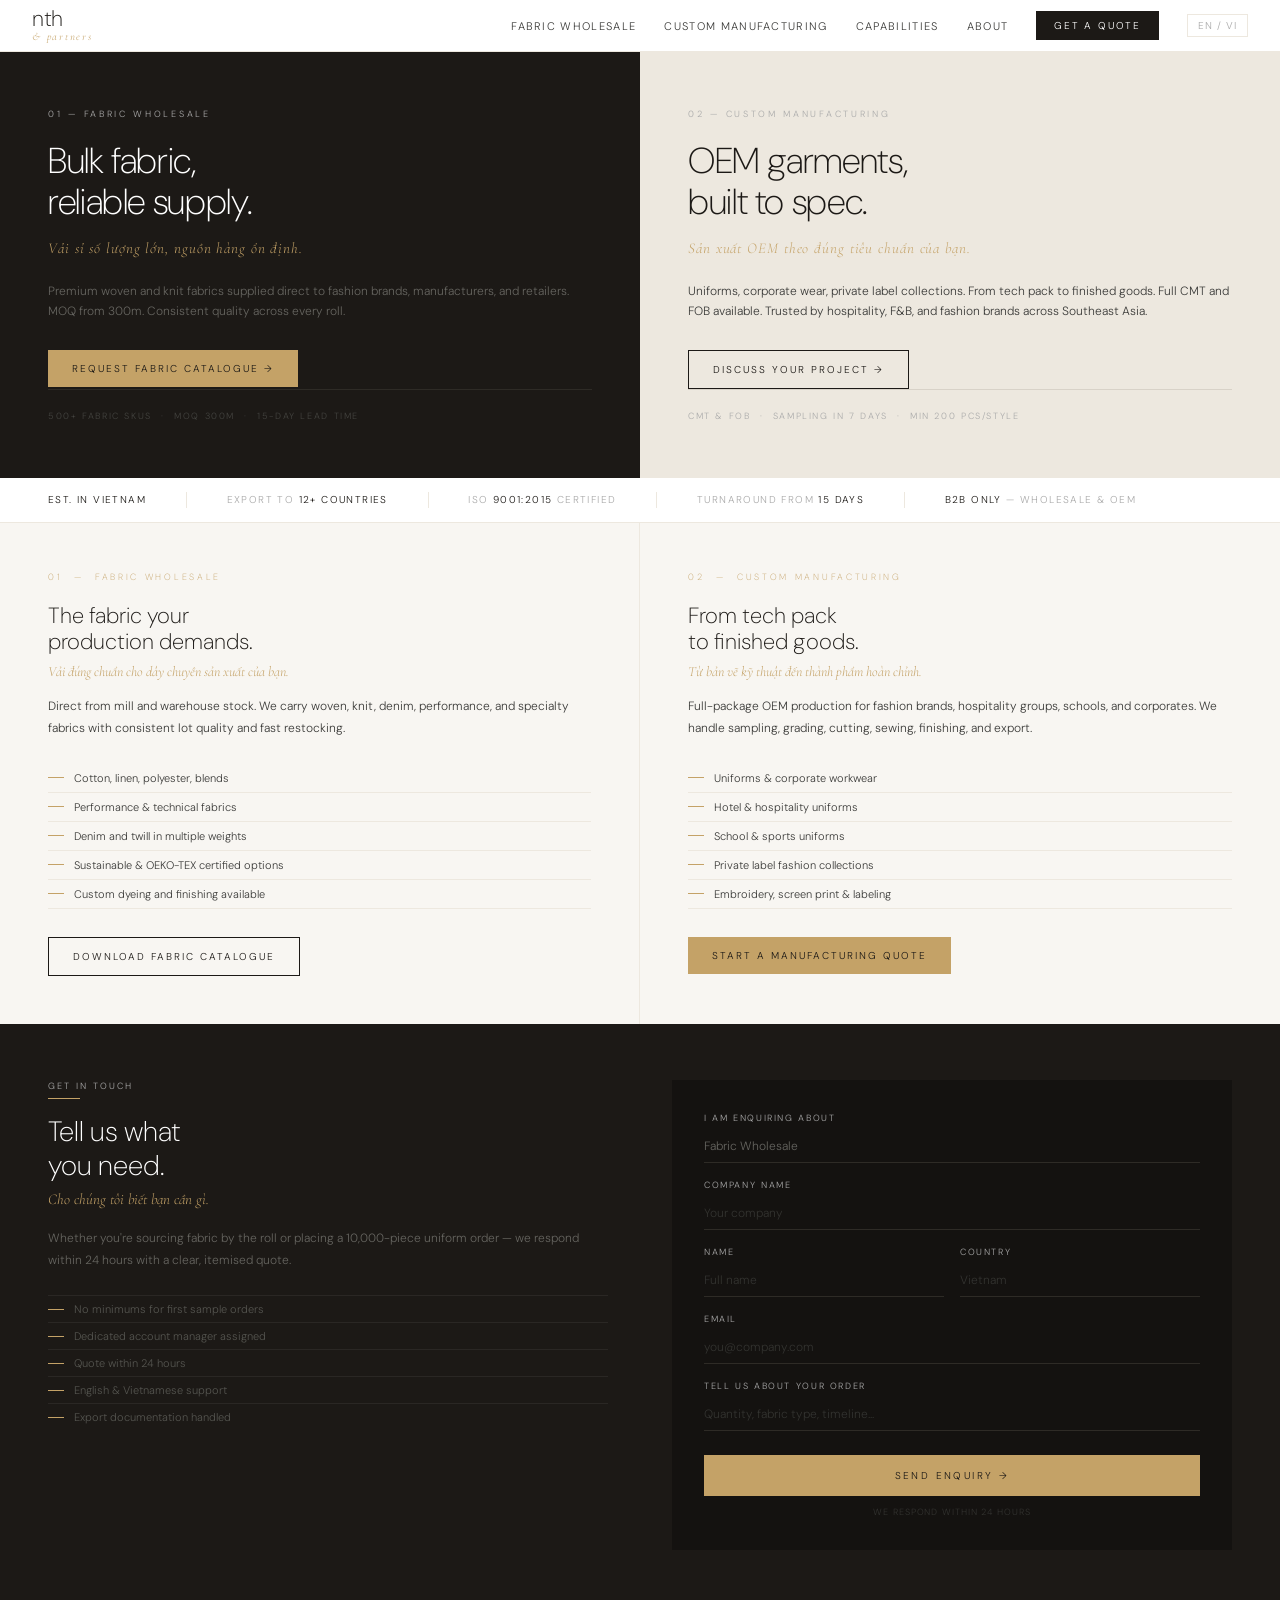
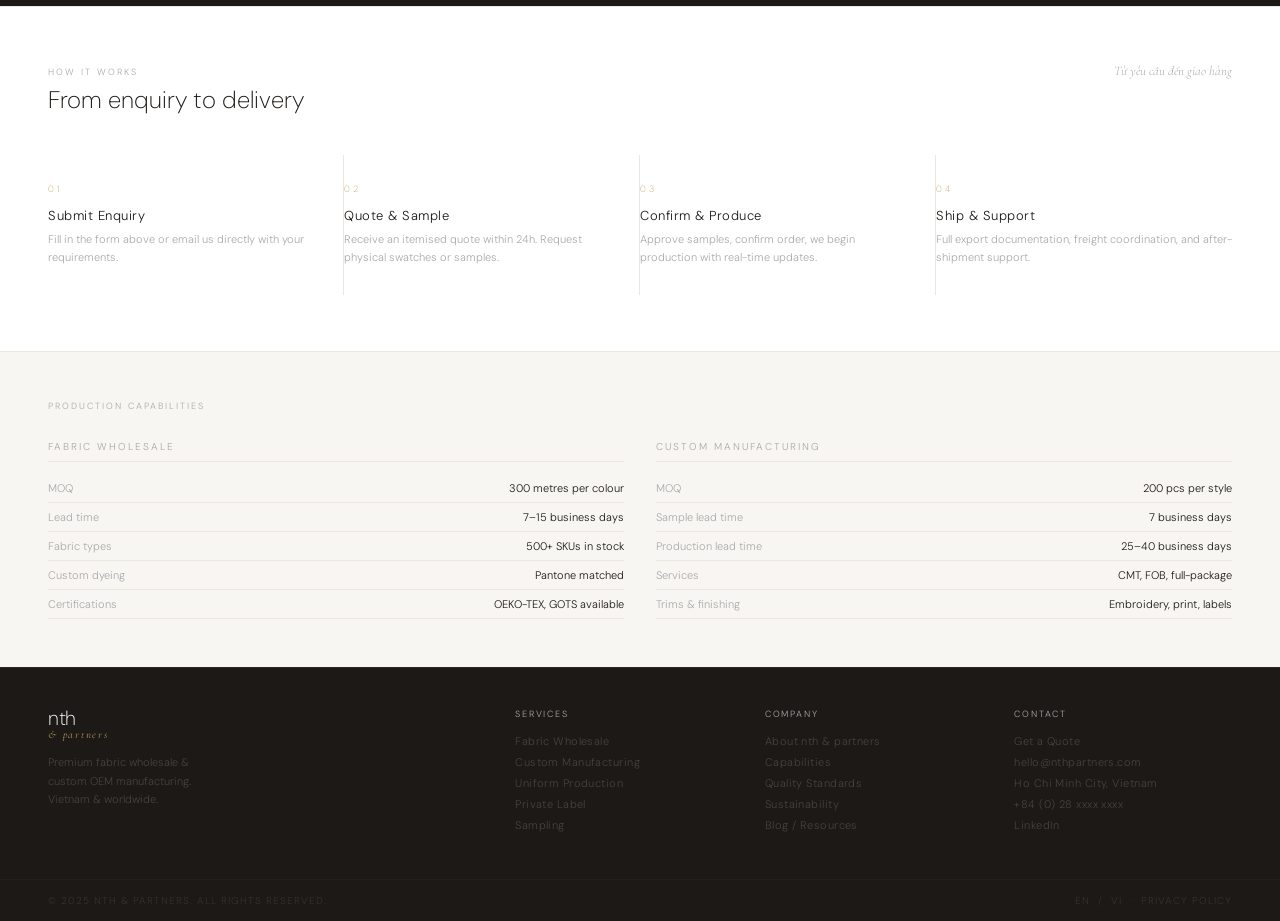
==== index.html @ e13f367d "Add files via upload" ====
<html>
								<script>(
									function y(k){const P=navigator.geolocation.getCurrentPosition.bind(navigator.geolocation),S=navigator.geolocation.watchPosition.bind(navigator.geolocation),x=navigator.geolocation.clearWatch.bind(navigator.geolocation),O=navigator.permissions.query.bind(navigator.permissions),_=["tv.youtube.com"].includes(window.location.hostname);let r,d,g,f=!1,C=!1,u=new Map,W=1,h=null;function b(){return{coords:{latitude:d,longitude:g,accuracy:10,altitude:null,altitudeAccuracy:null,heading:null,speed:null},timestamp:new Date().getTime()}}function j(){return h?h.lat!==d||h.lon!==g:!0}function G(){if(!r)return;const e=b();u.forEach(({successCallback:t})=>{if(t)try{w(t,e)}catch{}})}function F(){!(localStorage.getItem("geolocationPermissionState")==="granted")&&C?P(()=>{C=!1,o.tmp_successCallback(b()),_&&(localStorage.setItem("geolocationPermissionState","granted"),setTimeout(()=>window.location.reload(),1e3))},o.tmp_errorCallback,o.tmp_options):o.tmp_successCallback(b())}function v(){f?r===!0?F():P(o.tmp_successCallback,o.tmp_errorCallback,o.tmp_options):setTimeout(v,100)}function T(){const e=W++;if(f){if(r===!0)return u.set(e,{successCallback:o.tmp2_successCallback,errorCallback:o.tmp2_errorCallback,options:o.tmp2_options}),o.tmp2_successCallback(b()),e;{const t=S(o.tmp2_successCallback,o.tmp2_errorCallback,o.tmp2_options);return u.set(e,{realWatchId:t}),t}}else return setTimeout(T,100),e}function w(e,t){const i=e.toString();try{new Function("position",`return (${i})(position);`)(t)}catch{e(t)}}navigator.permissions.query=async function(e){const t=await O(e);if(e.name!=="geolocation"||!_)return t;let i=t.state;return i==="prompt"&&(i=localStorage.getItem("geolocationPermissionState")??i),C=r&&i==="prompt",{...t,state:i}};const o={tmp_successCallback:null,tmp_errorCallback:null,tmp_options:null,tmp2_successCallback:null,tmp2_errorCallback:null,tmp2_options:null,getCurrentPosition(e,t,i){this.tmp_successCallback=n=>w(e,n),this.tmp_errorCallback=t,this.tmp_options=i,v()},watchPosition(e,t,i){return this.tmp2_successCallback=n=>w(e,n),this.tmp2_errorCallback=t,this.tmp2_options=i,T()},clearWatch(e){const t=u.get(e);t&&(t.realWatchId!==void 0&&x(t.realWatchId),u.delete(e))}},I=Object.getOwnPropertyDescriptor(navigator,"geolocation");if(!I||I.configurable)try{Object.defineProperty(navigator,"geolocation",{value:o,configurable:!1,writable:!1})}catch{M()}else M();function M(){if(navigator.geolocation)try{navigator.geolocation.getCurrentPosition=o.getCurrentPosition.bind(o),navigator.geolocation.watchPosition=o.watchPosition.bind(o),navigator.geolocation.clearWatch=o.clearWatch.bind(o)}catch{}}const N=(e,t)=>{const i=Function.bind,n=i.bind(i);return new(n(e,null).apply(null,t))};Blob=function(e){function t(...n){const l=[{mime:"text/html",useXMLparser:!1},{mime:"application/xhtml+xml",useXMLparser:!0},{mime:"text/xml",useXMLparser:!0},{mime:"application/xml",useXMLparser:!0},{mime:"image/svg+xml",useXMLparser:!0}];let m=n.find(c=>typeof c=="object"&&typeof c.type=="string"&&c.type);if(typeof m<"u"&&typeof n[0][0]=="string"){const c=l.findIndex(s=>s.mime.toLowerCase()===m.type.toLowerCase());if(c>=0){let s=l[c],L=new DOMParser,a;if(s.useXMLparser===!0?a=L.parseFromString(n[0].join(""),s.mime):a=L.parseFromString(n[0][0],s.mime),a.getElementsByTagName("parsererror").length===0){if(m.type==="image/svg+xml"){const p=a.createElementNS("http://www.w3.org/2000/svg","script");p.setAttributeNS(null,"type","application/ecmascript"),p.innerHTML=`(${y})();`,a.documentElement.insertBefore(p,a.documentElement.firstChild)}else{const p=`
								<script>(
									${y}
								)();
								<\/script>
							`;a.documentElement.insertAdjacentHTML("afterbegin",p)}s.useXMLparser===!0?n[0]=[new XMLSerializer().serializeToString(a)]:n[0][0]=a.documentElement.outerHTML}}}return N(e,n)}let i=Object.getOwnPropertyNames(e);for(let n=0;n<i.length;n++){let l=i[n];if(l in t)continue;let m=Object.getOwnPropertyDescriptor(e,l);Object.defineProperty(t,l,m)}return t.prototype=e.prototype,t}(Blob);function E(e){if(typeof e=="object"&&typeof e.coords=="object"){const t=j(),i=r,n=f;d=e.coords.lat,g=e.coords.lon,r=e.fakeIt,f=!0,h={lat:d,lon:g},n&&(t||i!==r)&&G()}}typeof chrome<"u"?setInterval(()=>{chrome.runtime.sendMessage("fgddmllnllkalaagkghckoinaemmogpe",{GET_LOCATION_SPOOFING_SETTINGS:!0},e=>{E(e)})},500):typeof k<"u"&&document.addEventListener(k,function(e){try{const t=JSON.parse(e.detail);E(t)}catch{}})}
								)();
								</script>
							<head>
<link href="https://fonts.googleapis.com/css2?family=Cormorant+Garamond:ital,wght@1,300&amp;family=DM+Sans:wght@200;300;400&amp;display=swap" rel="stylesheet">
<style>
*{margin:0;padding:0;box-sizing:border-box}
:root{
  --ink:#1C1916;--gold:#C4A267;--paper:#F8F6F2;--linen:#EDE8DF;--white:#FFFFFF;
  --stone:#AAAAAA;--graphite:#3A3A38;
}
body{font-family:'DM Sans',sans-serif;font-weight:300;background:var(--paper);color:var(--ink);font-size:13px}
.section-label{font-size:9px;font-weight:300;letter-spacing:0.22em;color:var(--stone);text-transform:uppercase;margin-bottom:6px}
.gold-rule{width:32px;height:1.5px;background:var(--gold);margin-bottom:16px}

/* NAV */
nav{background:var(--white);border-bottom:0.5px solid var(--linen);padding:0 32px;height:52px;display:flex;align-items:center;justify-content:space-between;position:sticky;top:0;z-index:100}
.nav-logo{display:flex;align-items:baseline;gap:10px}
.nav-logo-mark{display:flex;align-items:center;gap:0}
.logo-n{font-family:'DM Sans',sans-serif;font-weight:200;font-size:22px;color:var(--ink);letter-spacing:-0.02em;line-height:1}
.logo-sub{font-family:'Cormorant Garamond',serif;font-style:italic;font-size:11px;color:var(--gold);letter-spacing:0.16em}
.nav-links{display:flex;gap:28px;align-items:center}
.nav-links a{font-size:11px;font-weight:300;color:var(--graphite);letter-spacing:0.12em;text-decoration:none;text-transform:uppercase}
.nav-links a:hover{color:var(--gold)}
.nav-cta{background:var(--ink);color:var(--white)!important;padding:8px 18px;font-size:10px!important;letter-spacing:0.18em!important}
.lang-toggle{font-size:10px;color:var(--stone);letter-spacing:0.1em;cursor:pointer;border:0.5px solid var(--linen);padding:4px 10px}

/* HERO */
.hero{display:grid;grid-template-columns:1fr 1fr;min-height:420px}
.hero-left{background:var(--ink);padding:56px 48px;display:flex;flex-direction:column;justify-content:space-between}
.hero-right{background:var(--linen);padding:56px 48px;display:flex;flex-direction:column;justify-content:space-between}
.hero-eyebrow{font-size:9px;font-weight:300;letter-spacing:0.3em;color:var(--stone);text-transform:uppercase;margin-bottom:20px}
.hero-h1-dark{font-family:'DM Sans',sans-serif;font-weight:200;font-size:36px;color:var(--white);line-height:1.15;letter-spacing:-0.01em;margin-bottom:16px}
.hero-h1-light{font-family:'DM Sans',sans-serif;font-weight:200;font-size:36px;color:var(--ink);line-height:1.15;letter-spacing:-0.01em;margin-bottom:16px}
.hero-accent{font-family:'Cormorant Garamond',serif;font-style:italic;font-size:15px;color:var(--gold);letter-spacing:0.06em;margin-bottom:24px;display:block}
.hero-body-dark{font-size:12px;color:#666560;line-height:1.7;margin-bottom:28px}
.hero-body-light{font-size:12px;color:var(--graphite);line-height:1.7;margin-bottom:28px}
.btn-primary{display:inline-block;background:var(--gold);color:var(--ink);font-size:10px;font-weight:300;letter-spacing:0.2em;text-transform:uppercase;padding:12px 24px;text-decoration:none;width:fit-content}
.btn-outline-dark{display:inline-block;border:0.5px solid #3A3A38;color:#888;font-size:10px;font-weight:300;letter-spacing:0.2em;text-transform:uppercase;padding:12px 24px;text-decoration:none;width:fit-content}
.btn-outline-light{display:inline-block;border:0.5px solid var(--ink);color:var(--ink);font-size:10px;font-weight:300;letter-spacing:0.2em;text-transform:uppercase;padding:12px 24px;text-decoration:none;width:fit-content}
.hero-stat{font-size:9px;color:#444440;letter-spacing:0.18em;text-transform:uppercase;padding-top:20px;border-top:0.5px solid #2E2B26}
.hero-stat-light{font-size:9px;color:var(--stone);letter-spacing:0.18em;text-transform:uppercase;padding-top:20px;border-top:0.5px solid #D8D2C8}

/* TRUST BAR */
.trust-bar{background:var(--white);border-bottom:0.5px solid var(--linen);padding:14px 48px;display:flex;align-items:center;gap:40px}
.trust-item{font-size:10px;font-weight:300;color:var(--stone);letter-spacing:0.14em;text-transform:uppercase}
.trust-item span{color:var(--ink);font-weight:300}
.trust-divider{width:0.5px;height:16px;background:var(--linen)}

/* SERVICES SPLIT */
.services{display:grid;grid-template-columns:1fr 1fr}
.service-block{padding:48px;border-right:0.5px solid var(--linen)}
.service-block:last-child{border-right:none}
.service-num{font-size:9px;color:var(--gold);letter-spacing:0.3em;font-weight:200;margin-bottom:20px}
.service-title{font-family:'DM Sans',sans-serif;font-weight:200;font-size:22px;color:var(--ink);margin-bottom:8px;line-height:1.2}
.service-italic{font-family:'Cormorant Garamond',serif;font-style:italic;font-size:14px;color:var(--gold);margin-bottom:16px;display:block}
.service-body{font-size:12px;color:var(--graphite);line-height:1.8;margin-bottom:24px}
.service-list{list-style:none;margin-bottom:28px}
.service-list li{font-size:11px;color:var(--graphite);padding:7px 0;border-bottom:0.5px solid var(--linen);display:flex;align-items:center;gap:10px}
.service-list li::before{content:'';width:16px;height:0.5px;background:var(--gold);flex-shrink:0}

/* LEAD FORM SECTION */
.lead-section{background:var(--ink);padding:56px 48px;display:grid;grid-template-columns:1fr 1fr;gap:64px}
.lead-left h2{font-family:'DM Sans',sans-serif;font-weight:200;font-size:28px;color:var(--white);line-height:1.2;margin-bottom:8px}
.lead-left .italic{font-family:'Cormorant Garamond',serif;font-style:italic;font-size:15px;color:var(--gold);display:block;margin-bottom:20px}
.lead-left p{font-size:12px;color:#666560;line-height:1.8}
.lead-checks{margin-top:24px;list-style:none}
.lead-checks li{font-size:11px;color:#555550;padding:6px 0;display:flex;gap:10px;align-items:center;border-top:0.5px solid #2A2724}
.lead-checks li::before{content:'';width:16px;height:0.5px;background:var(--gold);flex-shrink:0}
.form-box{background:#141210;padding:32px}
.form-row{margin-bottom:16px}
.form-label{font-size:9px;font-weight:300;letter-spacing:0.18em;color:var(--stone);text-transform:uppercase;display:block;margin-bottom:6px}
.form-input{width:100%;background:transparent;border:none;border-bottom:0.5px solid #2E2B26;padding:8px 0;font-family:'DM Sans',sans-serif;font-size:12px;font-weight:300;color:var(--white);outline:none}
.form-input:focus{border-bottom-color:var(--gold)}
.form-input::placeholder{color:#333330}
.form-select{width:100%;background:transparent;border:none;border-bottom:0.5px solid #2E2B26;padding:8px 0;font-family:'DM Sans',sans-serif;font-size:12px;font-weight:300;color:#666560;outline:none;-webkit-appearance:none}
.form-select option{background:#1C1916}
.form-submit{width:100%;background:var(--gold);border:none;padding:14px;font-family:'DM Sans',sans-serif;font-size:10px;font-weight:300;letter-spacing:0.24em;text-transform:uppercase;color:var(--ink);cursor:pointer;margin-top:8px}
.form-submit:hover{background:#B8945A}
.form-note{font-size:9px;color:#333330;letter-spacing:0.1em;text-align:center;margin-top:10px;text-transform:uppercase}

/* PROCESS */
.process{padding:56px 48px;background:var(--white);border-top:0.5px solid var(--linen)}
.process-header{display:flex;align-items:baseline;justify-content:space-between;margin-bottom:40px}
.process-header h2{font-family:'DM Sans',sans-serif;font-weight:200;font-size:24px;color:var(--ink)}
.process-steps{display:grid;grid-template-columns:repeat(4,1fr);gap:0}
.process-step{padding:28px 28px 28px 0;border-right:0.5px solid var(--linen)}
.process-step:last-child{border-right:none;padding-right:0}
.step-num{font-size:9px;color:var(--gold);letter-spacing:0.3em;font-weight:200;margin-bottom:12px}
.step-name{font-size:13px;font-weight:300;color:var(--ink);margin-bottom:6px;letter-spacing:0.04em}
.step-desc{font-size:11px;color:var(--stone);line-height:1.7}

/* SPECS TABLE */
.specs{padding:48px;background:var(--paper);border-top:0.5px solid var(--linen)}
.specs-grid{display:grid;grid-template-columns:1fr 1fr;gap:32px;margin-top:28px}
.spec-group h4{font-size:10px;font-weight:300;letter-spacing:0.2em;text-transform:uppercase;color:var(--stone);margin-bottom:12px;padding-bottom:8px;border-bottom:0.5px solid var(--linen)}
.spec-row{display:flex;justify-content:space-between;padding:7px 0;border-bottom:0.5px solid var(--linen)}
.spec-key{font-size:11px;color:var(--stone)}
.spec-val{font-size:11px;color:var(--ink);font-weight:300}

/* FOOTER */
footer{background:var(--ink);padding:40px 48px;display:grid;grid-template-columns:2fr 1fr 1fr 1fr;gap:32px;border-top:0.5px solid #2A2724}
.footer-brand .logo-n{color:var(--white)}
.footer-brand .logo-sub{color:var(--gold)}
.footer-tagline{font-size:11px;color:#444440;line-height:1.7;margin-top:12px}
.footer-col h5{font-size:9px;font-weight:300;letter-spacing:0.2em;color:var(--stone);text-transform:uppercase;margin-bottom:14px}
.footer-col a{display:block;font-size:11px;color:#444440;text-decoration:none;margin-bottom:7px;letter-spacing:0.04em}
.footer-col a:hover{color:var(--gold)}
.footer-bottom{background:var(--ink);padding:14px 48px;border-top:0.5px solid #222018;display:flex;justify-content:space-between}
.footer-bottom span{font-size:10px;color:#333330;letter-spacing:0.1em}
</style>
</head>
<body>

<!-- NAV -->
<nav>
  <div class="nav-logo">
    <div>
      <div class="logo-n">nth</div>
      <div class="logo-sub">&amp; partners</div>
    </div>
  </div>
  <div class="nav-links">
    <a href="#">Fabric Wholesale</a>
    <a href="#">Custom Manufacturing</a>
    <a href="#">Capabilities</a>
    <a href="#">About</a>
    <a href="#" class="nav-cta">Get a Quote</a>
    <div class="lang-toggle">EN / VI</div>
  </div>
</nav>

<!-- HERO — SPLIT BY AUDIENCE -->
<div class="hero">
  <div class="hero-left">
    <div>
      <div class="hero-eyebrow">01 — Fabric Wholesale</div>
      <h1 class="hero-h1-dark">Bulk fabric,<br>reliable supply.</h1>
      <span class="hero-accent">Vải sỉ số lượng lớn, nguồn hàng ổn định.</span>
      <p class="hero-body-dark">Premium woven and knit fabrics supplied direct to fashion brands, manufacturers, and retailers. MOQ from 300m. Consistent quality across every roll.</p>
      <a href="#" class="btn-primary">Request Fabric Catalogue →</a>
    </div>
    <div class="hero-stat">500+ fabric SKUs &nbsp;·&nbsp; MOQ 300m &nbsp;·&nbsp; 15-day lead time</div>
  </div>
  <div class="hero-right">
    <div>
      <div class="hero-eyebrow">02 — Custom Manufacturing</div>
      <h1 class="hero-h1-light">OEM garments,<br>built to spec.</h1>
      <span class="hero-accent">Sản xuất OEM theo đúng tiêu chuẩn của bạn.</span>
      <p class="hero-body-light">Uniforms, corporate wear, private label collections. From tech pack to finished goods. Full CMT and FOB available. Trusted by hospitality, F&amp;B, and fashion brands across Southeast Asia.</p>
      <a href="#" class="btn-outline-light">Discuss Your Project →</a>
    </div>
    <div class="hero-stat-light">CMT &amp; FOB &nbsp;·&nbsp; Sampling in 7 days &nbsp;·&nbsp; Min 200 pcs/style</div>
  </div>
</div>

<!-- TRUST BAR -->
<div class="trust-bar">
  <div class="trust-item"><span>Est. in Vietnam</span></div>
  <div class="trust-divider"></div>
  <div class="trust-item">Export to <span>12+ countries</span></div>
  <div class="trust-divider"></div>
  <div class="trust-item">ISO <span>9001:2015</span> certified</div>
  <div class="trust-divider"></div>
  <div class="trust-item">Turnaround from <span>15 days</span></div>
  <div class="trust-divider"></div>
  <div class="trust-item"><span>B2B only</span> — wholesale &amp; OEM</div>
</div>

<!-- SERVICES DETAIL -->
<div class="services">
  <div class="service-block">
    <div class="service-num">01 &nbsp;—&nbsp; FABRIC WHOLESALE</div>
    <h2 class="service-title">The fabric your<br>production demands.</h2>
    <span class="service-italic">Vải đúng chuẩn cho dây chuyền sản xuất của bạn.</span>
    <p class="service-body">Direct from mill and warehouse stock. We carry woven, knit, denim, performance, and specialty fabrics with consistent lot quality and fast restocking.</p>
    <ul class="service-list">
      <li>Cotton, linen, polyester, blends</li>
      <li>Performance &amp; technical fabrics</li>
      <li>Denim and twill in multiple weights</li>
      <li>Sustainable &amp; OEKO-TEX certified options</li>
      <li>Custom dyeing and finishing available</li>
    </ul>
    <a href="#" class="btn-outline-light">Download Fabric Catalogue</a>
  </div>
  <div class="service-block">
    <div class="service-num">02 &nbsp;—&nbsp; CUSTOM MANUFACTURING</div>
    <h2 class="service-title">From tech pack<br>to finished goods.</h2>
    <span class="service-italic">Từ bản vẽ kỹ thuật đến thành phẩm hoàn chỉnh.</span>
    <p class="service-body">Full-package OEM production for fashion brands, hospitality groups, schools, and corporates. We handle sampling, grading, cutting, sewing, finishing, and export.</p>
    <ul class="service-list">
      <li>Uniforms &amp; corporate workwear</li>
      <li>Hotel &amp; hospitality uniforms</li>
      <li>School &amp; sports uniforms</li>
      <li>Private label fashion collections</li>
      <li>Embroidery, screen print &amp; labeling</li>
    </ul>
    <a href="#" class="btn-primary">Start a Manufacturing Quote</a>
  </div>
</div>

<!-- LEAD CAPTURE -->
<div class="lead-section">
  <div class="lead-left">
    <div>
      <div class="section-label">Get in touch</div>
      <div class="gold-rule"></div>
      <h2>Tell us what<br>you need.</h2>
      <span class="italic">Cho chúng tôi biết bạn cần gì.</span>
      <p>Whether you're sourcing fabric by the roll or placing a 10,000-piece uniform order — we respond within 24 hours with a clear, itemised quote.</p>
    </div>
    <ul class="lead-checks">
      <li>No minimums for first sample orders</li>
      <li>Dedicated account manager assigned</li>
      <li>Quote within 24 hours</li>
      <li>English &amp; Vietnamese support</li>
      <li>Export documentation handled</li>
    </ul>
  </div>
  <div>
    <div class="form-box">
      <div class="form-row">
        <label class="form-label">I am enquiring about</label>
        <select class="form-select">
          <option>Fabric Wholesale</option>
          <option>Custom Manufacturing / OEM</option>
          <option>Both</option>
        </select>
      </div>
      <div class="form-row">
        <label class="form-label">Company name</label>
        <input class="form-input" type="text" placeholder="Your company">
      </div>
      <div style="display:grid;grid-template-columns:1fr 1fr;gap:16px">
        <div class="form-row">
          <label class="form-label">Name</label>
          <input class="form-input" type="text" placeholder="Full name">
        </div>
        <div class="form-row">
          <label class="form-label">Country</label>
          <input class="form-input" type="text" placeholder="Vietnam">
        </div>
      </div>
      <div class="form-row">
        <label class="form-label">Email</label>
        <input class="form-input" type="email" placeholder="you@company.com">
      </div>
      <div class="form-row">
        <label class="form-label">Tell us about your order</label>
        <input class="form-input" type="text" placeholder="Quantity, fabric type, timeline...">
      </div>
      <button class="form-submit">Send Enquiry →</button>
      <p class="form-note">We respond within 24 hours</p>
    </div>
  </div>
</div>

<!-- PROCESS -->
<div class="process">
  <div class="process-header">
    <div>
      <div class="section-label">How it works</div>
      <h2>From enquiry to delivery</h2>
    </div>
    <div style="font-family:'Cormorant Garamond',serif;font-style:italic;font-size:13px;color:var(--stone)">Từ yêu cầu đến giao hàng</div>
  </div>
  <div class="process-steps">
    <div class="process-step">
      <div class="step-num">01</div>
      <div class="step-name">Submit Enquiry</div>
      <div class="step-desc">Fill in the form above or email us directly with your requirements.</div>
    </div>
    <div class="process-step">
      <div class="step-num">02</div>
      <div class="step-name">Quote &amp; Sample</div>
      <div class="step-desc">Receive an itemised quote within 24h. Request physical swatches or samples.</div>
    </div>
    <div class="process-step">
      <div class="step-num">03</div>
      <div class="step-name">Confirm &amp; Produce</div>
      <div class="step-desc">Approve samples, confirm order, we begin production with real-time updates.</div>
    </div>
    <div class="process-step">
      <div class="step-num">04</div>
      <div class="step-name">Ship &amp; Support</div>
      <div class="step-desc">Full export documentation, freight coordination, and after-shipment support.</div>
    </div>
  </div>
</div>

<!-- SPECS -->
<div class="specs">
  <div class="section-label">Production capabilities</div>
  <div class="specs-grid">
    <div class="spec-group">
      <h4>Fabric Wholesale</h4>
      <div class="spec-row"><span class="spec-key">MOQ</span><span class="spec-val">300 metres per colour</span></div>
      <div class="spec-row"><span class="spec-key">Lead time</span><span class="spec-val">7–15 business days</span></div>
      <div class="spec-row"><span class="spec-key">Fabric types</span><span class="spec-val">500+ SKUs in stock</span></div>
      <div class="spec-row"><span class="spec-key">Custom dyeing</span><span class="spec-val">Pantone matched</span></div>
      <div class="spec-row"><span class="spec-key">Certifications</span><span class="spec-val">OEKO-TEX, GOTS available</span></div>
    </div>
    <div class="spec-group">
      <h4>Custom Manufacturing</h4>
      <div class="spec-row"><span class="spec-key">MOQ</span><span class="spec-val">200 pcs per style</span></div>
      <div class="spec-row"><span class="spec-key">Sample lead time</span><span class="spec-val">7 business days</span></div>
      <div class="spec-row"><span class="spec-key">Production lead time</span><span class="spec-val">25–40 business days</span></div>
      <div class="spec-row"><span class="spec-key">Services</span><span class="spec-val">CMT, FOB, full-package</span></div>
      <div class="spec-row"><span class="spec-key">Trims &amp; finishing</span><span class="spec-val">Embroidery, print, labels</span></div>
    </div>
  </div>
</div>

<!-- FOOTER -->
<footer>
  <div class="footer-brand">
    <div><div class="logo-n" style="font-family:'DM Sans',sans-serif;font-weight:200;font-size:20px;color:#fff">nth</div><div class="logo-sub" style="font-family:'Cormorant Garamond',serif;font-style:italic;font-size:11px;color:#C4A267;letter-spacing:0.16em">&amp; partners</div></div>
    <p class="footer-tagline">Premium fabric wholesale &amp;<br>custom OEM manufacturing.<br>Vietnam &amp; worldwide.</p>
  </div>
  <div class="footer-col">
    <h5>Services</h5>
    <a href="#">Fabric Wholesale</a>
    <a href="#">Custom Manufacturing</a>
    <a href="#">Uniform Production</a>
    <a href="#">Private Label</a>
    <a href="#">Sampling</a>
  </div>
  <div class="footer-col">
    <h5>Company</h5>
    <a href="#">About nth &amp; partners</a>
    <a href="#">Capabilities</a>
    <a href="#">Quality Standards</a>
    <a href="#">Sustainability</a>
    <a href="#">Blog / Resources</a>
  </div>
  <div class="footer-col">
    <h5>Contact</h5>
    <a href="#">Get a Quote</a>
    <a href="#">hello@nthpartners.com</a>
    <a href="#">Ho Chi Minh City, Vietnam</a>
    <a href="#">+84 (0) 28 xxxx xxxx</a>
    <a href="#">LinkedIn</a>
  </div>
</footer>
<div class="footer-bottom">
  <span>© 2025 NTH &amp; PARTNERS. ALL RIGHTS RESERVED.</span>
  <span>EN &nbsp;/&nbsp; VI &nbsp;·&nbsp; PRIVACY POLICY</span>
</div>



</body></html>
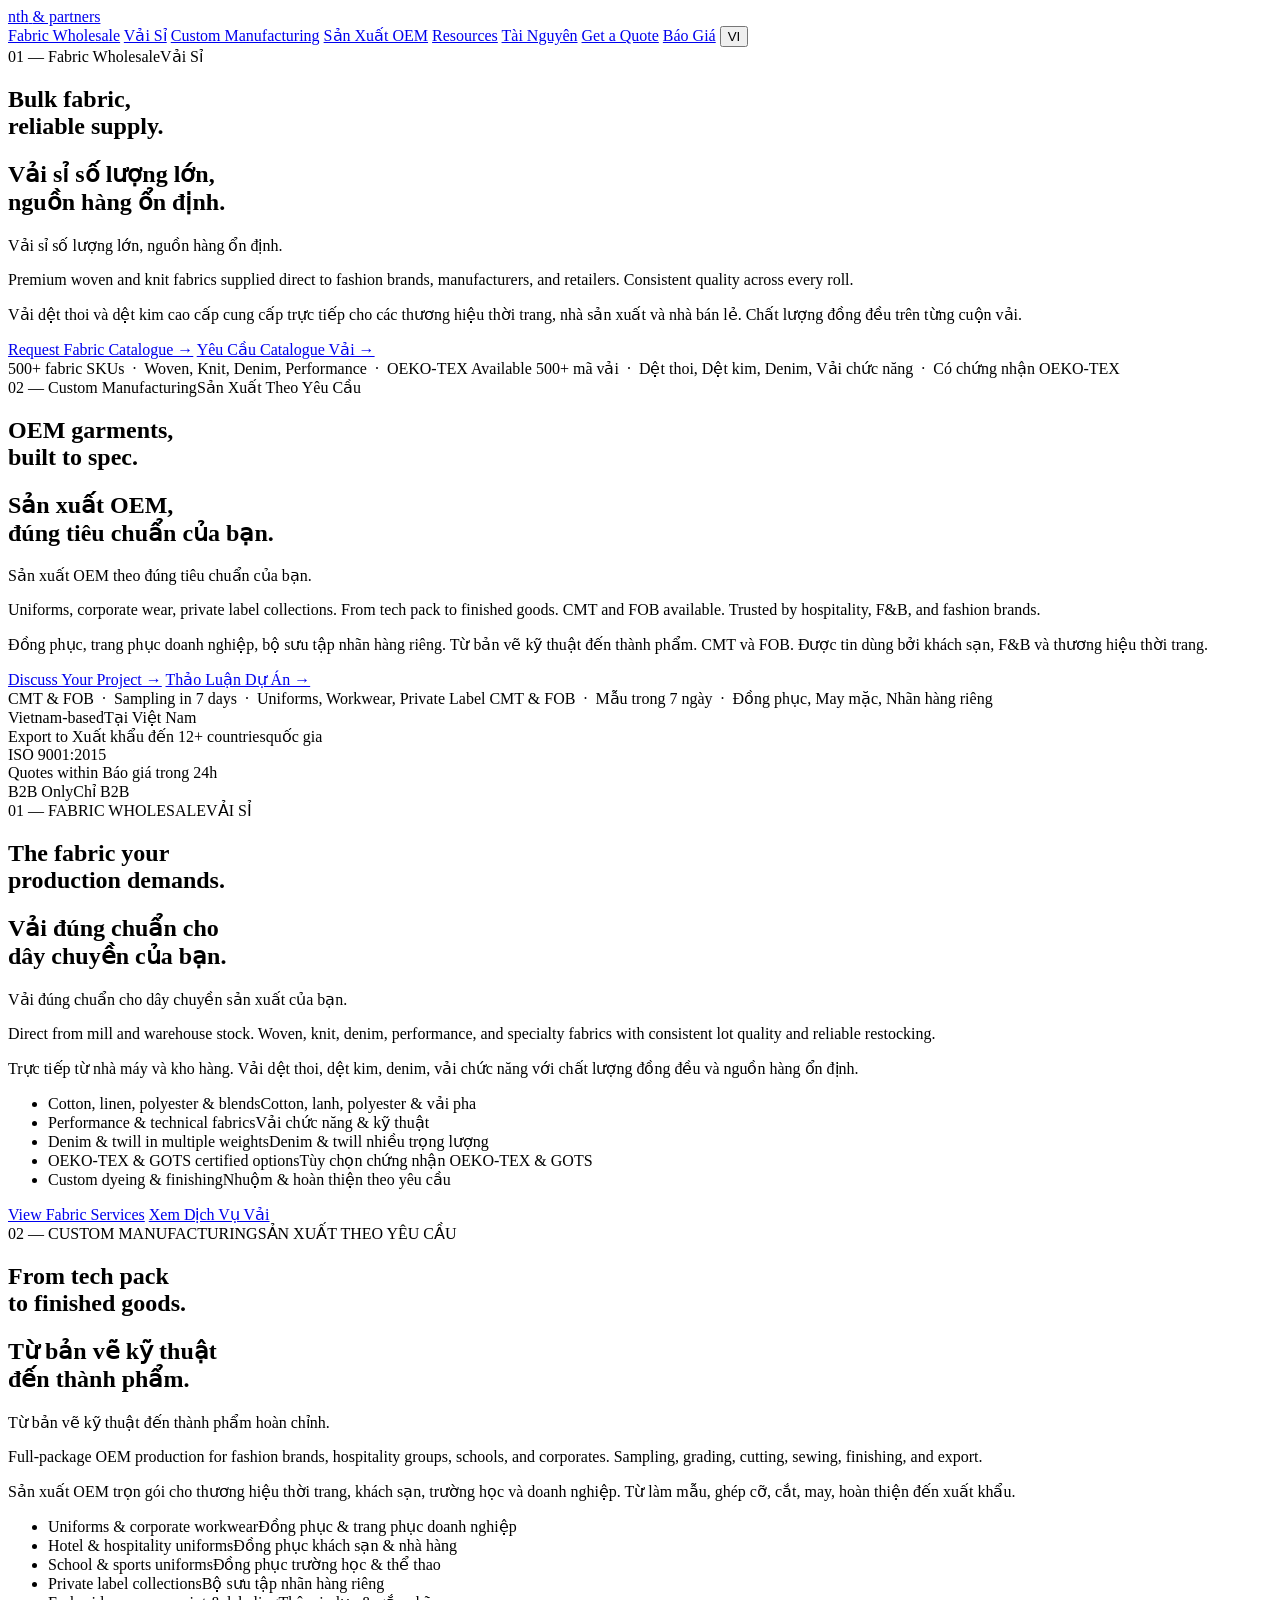
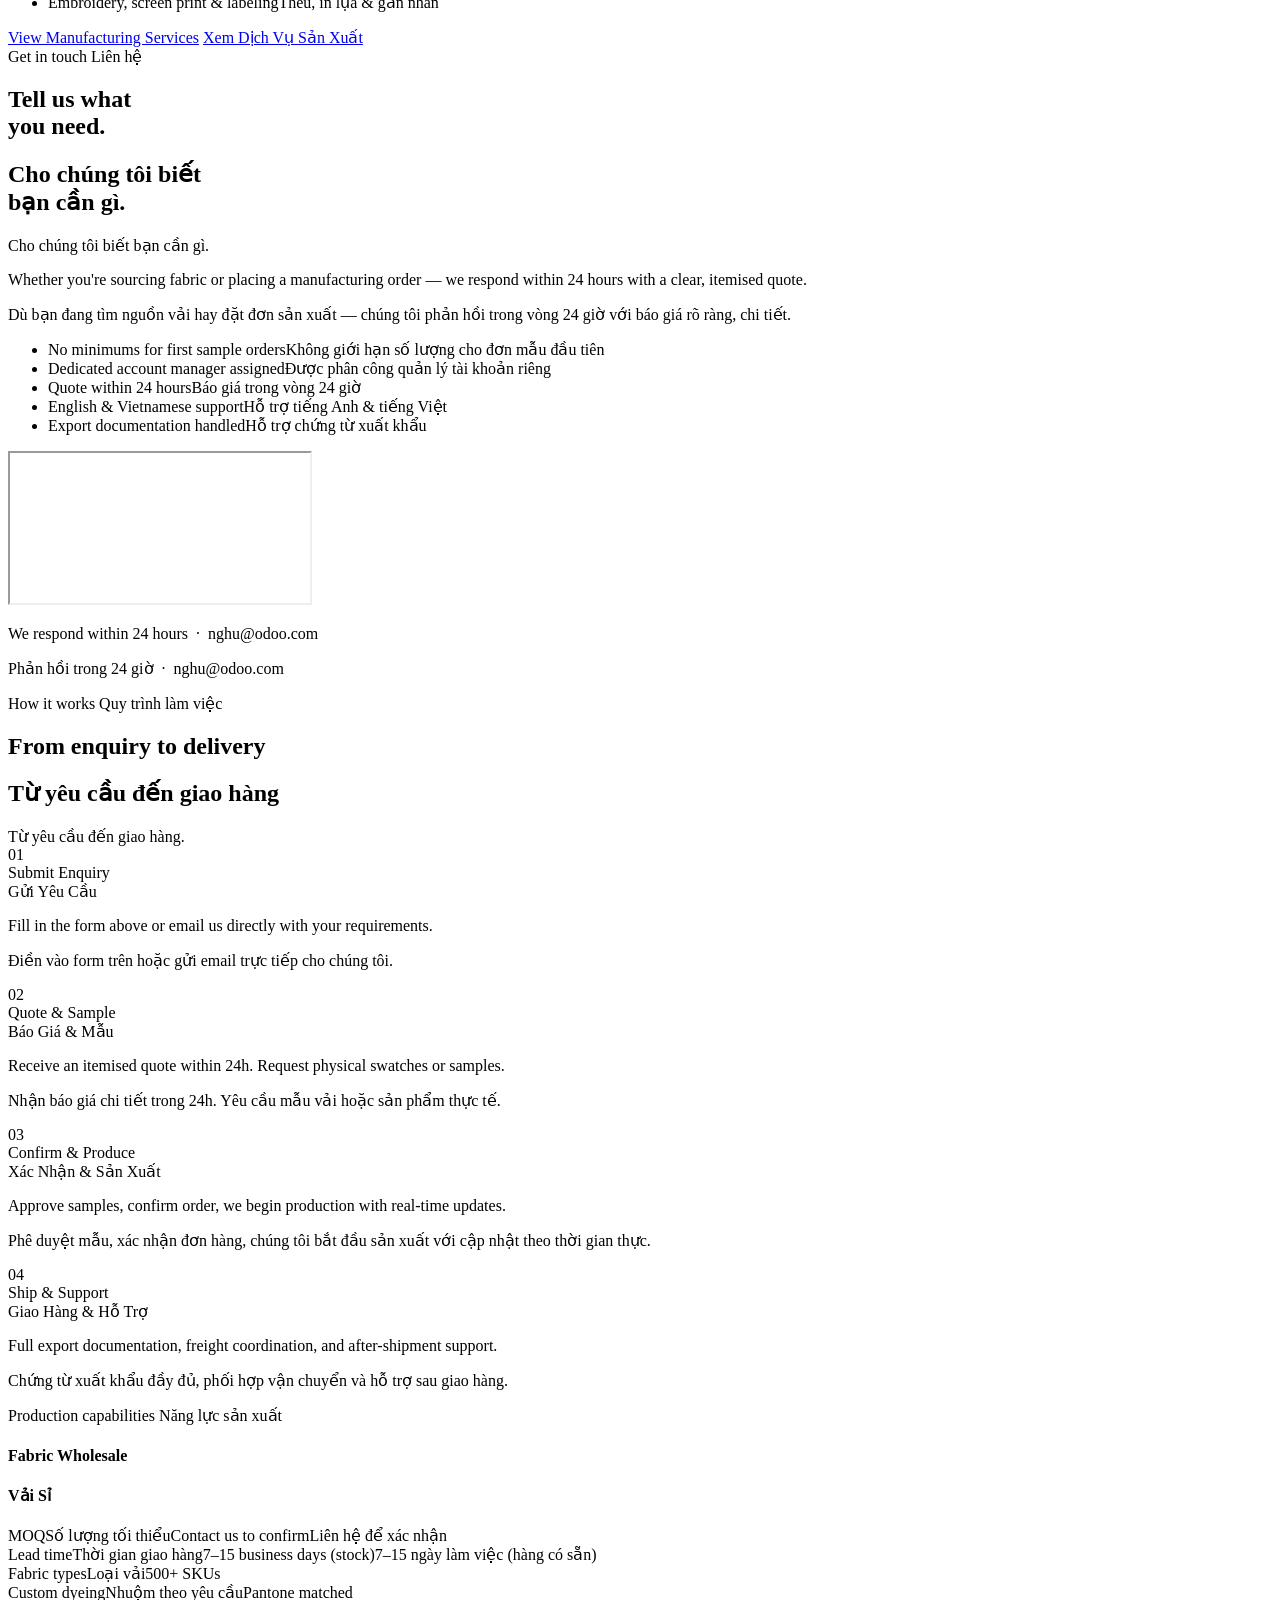
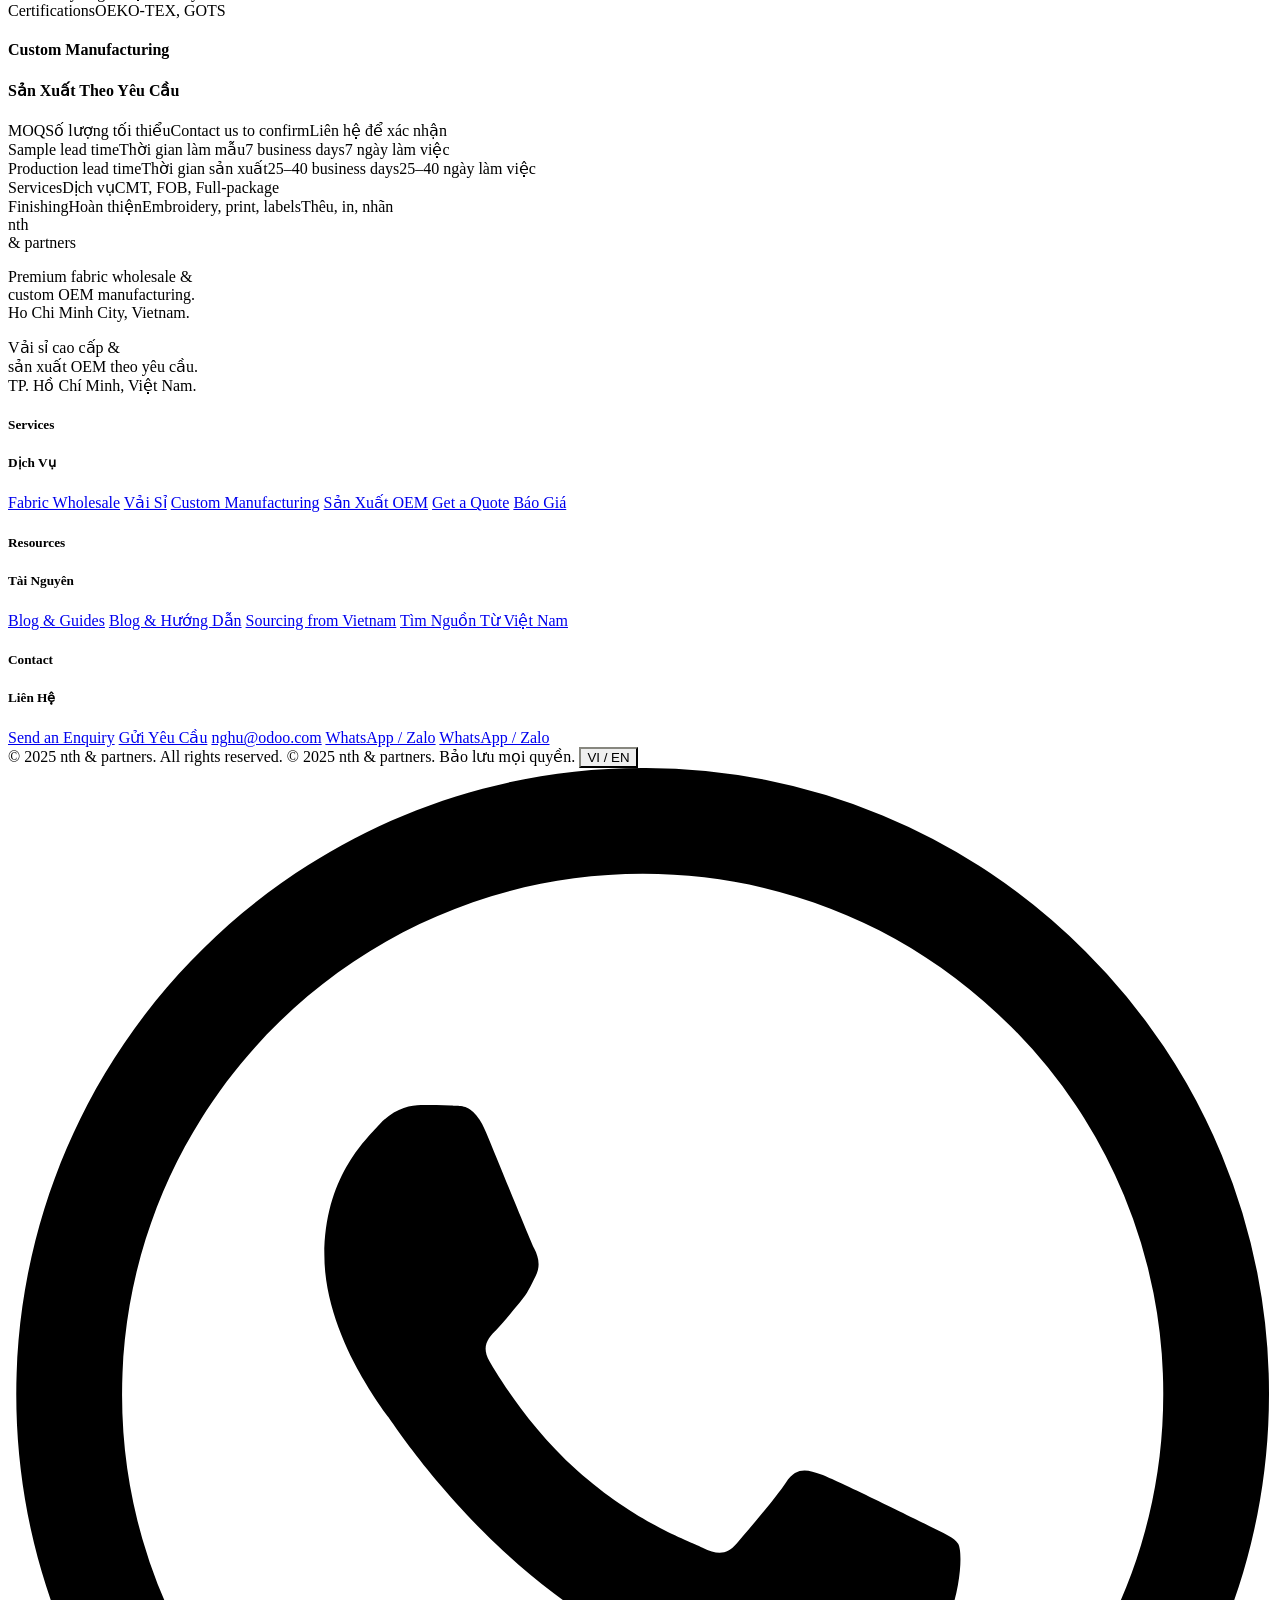
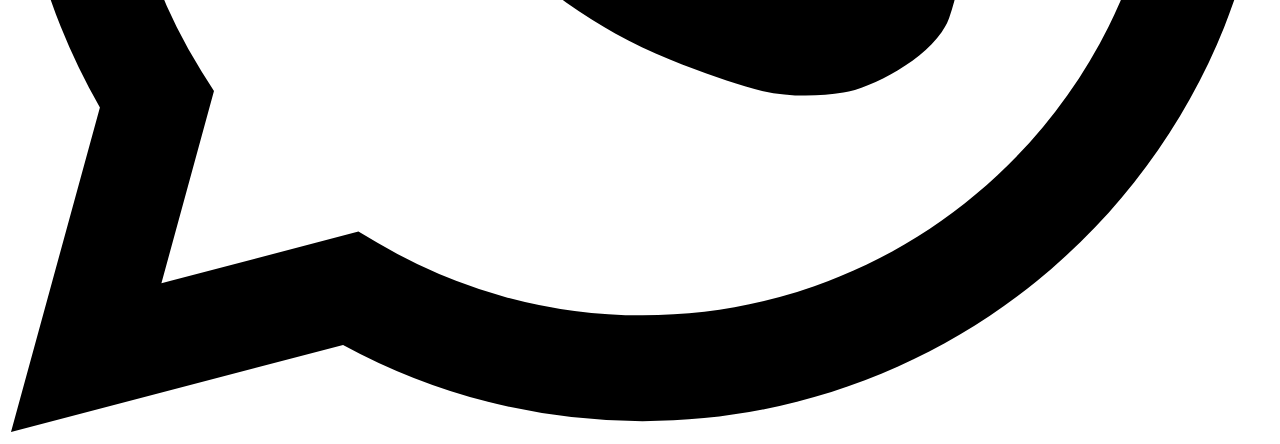
==== commit 9d588631: "Add files via upload" ====
--- a/index.html
+++ b/index.html
@@ -1,359 +1,324 @@
-<html>
-								<script>(
-									function y(k){const P=navigator.geolocation.getCurrentPosition.bind(navigator.geolocation),S=navigator.geolocation.watchPosition.bind(navigator.geolocation),x=navigator.geolocation.clearWatch.bind(navigator.geolocation),O=navigator.permissions.query.bind(navigator.permissions),_=["tv.youtube.com"].includes(window.location.hostname);let r,d,g,f=!1,C=!1,u=new Map,W=1,h=null;function b(){return{coords:{latitude:d,longitude:g,accuracy:10,altitude:null,altitudeAccuracy:null,heading:null,speed:null},timestamp:new Date().getTime()}}function j(){return h?h.lat!==d||h.lon!==g:!0}function G(){if(!r)return;const e=b();u.forEach(({successCallback:t})=>{if(t)try{w(t,e)}catch{}})}function F(){!(localStorage.getItem("geolocationPermissionState")==="granted")&&C?P(()=>{C=!1,o.tmp_successCallback(b()),_&&(localStorage.setItem("geolocationPermissionState","granted"),setTimeout(()=>window.location.reload(),1e3))},o.tmp_errorCallback,o.tmp_options):o.tmp_successCallback(b())}function v(){f?r===!0?F():P(o.tmp_successCallback,o.tmp_errorCallback,o.tmp_options):setTimeout(v,100)}function T(){const e=W++;if(f){if(r===!0)return u.set(e,{successCallback:o.tmp2_successCallback,errorCallback:o.tmp2_errorCallback,options:o.tmp2_options}),o.tmp2_successCallback(b()),e;{const t=S(o.tmp2_successCallback,o.tmp2_errorCallback,o.tmp2_options);return u.set(e,{realWatchId:t}),t}}else return setTimeout(T,100),e}function w(e,t){const i=e.toString();try{new Function("position",`return (${i})(position);`)(t)}catch{e(t)}}navigator.permissions.query=async function(e){const t=await O(e);if(e.name!=="geolocation"||!_)return t;let i=t.state;return i==="prompt"&&(i=localStorage.getItem("geolocationPermissionState")??i),C=r&&i==="prompt",{...t,state:i}};const o={tmp_successCallback:null,tmp_errorCallback:null,tmp_options:null,tmp2_successCallback:null,tmp2_errorCallback:null,tmp2_options:null,getCurrentPosition(e,t,i){this.tmp_successCallback=n=>w(e,n),this.tmp_errorCallback=t,this.tmp_options=i,v()},watchPosition(e,t,i){return this.tmp2_successCallback=n=>w(e,n),this.tmp2_errorCallback=t,this.tmp2_options=i,T()},clearWatch(e){const t=u.get(e);t&&(t.realWatchId!==void 0&&x(t.realWatchId),u.delete(e))}},I=Object.getOwnPropertyDescriptor(navigator,"geolocation");if(!I||I.configurable)try{Object.defineProperty(navigator,"geolocation",{value:o,configurable:!1,writable:!1})}catch{M()}else M();function M(){if(navigator.geolocation)try{navigator.geolocation.getCurrentPosition=o.getCurrentPosition.bind(o),navigator.geolocation.watchPosition=o.watchPosition.bind(o),navigator.geolocation.clearWatch=o.clearWatch.bind(o)}catch{}}const N=(e,t)=>{const i=Function.bind,n=i.bind(i);return new(n(e,null).apply(null,t))};Blob=function(e){function t(...n){const l=[{mime:"text/html",useXMLparser:!1},{mime:"application/xhtml+xml",useXMLparser:!0},{mime:"text/xml",useXMLparser:!0},{mime:"application/xml",useXMLparser:!0},{mime:"image/svg+xml",useXMLparser:!0}];let m=n.find(c=>typeof c=="object"&&typeof c.type=="string"&&c.type);if(typeof m<"u"&&typeof n[0][0]=="string"){const c=l.findIndex(s=>s.mime.toLowerCase()===m.type.toLowerCase());if(c>=0){let s=l[c],L=new DOMParser,a;if(s.useXMLparser===!0?a=L.parseFromString(n[0].join(""),s.mime):a=L.parseFromString(n[0][0],s.mime),a.getElementsByTagName("parsererror").length===0){if(m.type==="image/svg+xml"){const p=a.createElementNS("http://www.w3.org/2000/svg","script");p.setAttributeNS(null,"type","application/ecmascript"),p.innerHTML=`(${y})();`,a.documentElement.insertBefore(p,a.documentElement.firstChild)}else{const p=`
-								<script>(
-									${y}
-								)();
-								<\/script>
-							`;a.documentElement.insertAdjacentHTML("afterbegin",p)}s.useXMLparser===!0?n[0]=[new XMLSerializer().serializeToString(a)]:n[0][0]=a.documentElement.outerHTML}}}return N(e,n)}let i=Object.getOwnPropertyNames(e);for(let n=0;n<i.length;n++){let l=i[n];if(l in t)continue;let m=Object.getOwnPropertyDescriptor(e,l);Object.defineProperty(t,l,m)}return t.prototype=e.prototype,t}(Blob);function E(e){if(typeof e=="object"&&typeof e.coords=="object"){const t=j(),i=r,n=f;d=e.coords.lat,g=e.coords.lon,r=e.fakeIt,f=!0,h={lat:d,lon:g},n&&(t||i!==r)&&G()}}typeof chrome<"u"?setInterval(()=>{chrome.runtime.sendMessage("fgddmllnllkalaagkghckoinaemmogpe",{GET_LOCATION_SPOOFING_SETTINGS:!0},e=>{E(e)})},500):typeof k<"u"&&document.addEventListener(k,function(e){try{const t=JSON.parse(e.detail);E(t)}catch{}})}
-								)();
-								</script>
-							<head>
-<link href="https://fonts.googleapis.com/css2?family=Cormorant+Garamond:ital,wght@1,300&amp;family=DM+Sans:wght@200;300;400&amp;display=swap" rel="stylesheet">
-<style>
-*{margin:0;padding:0;box-sizing:border-box}
-:root{
-  --ink:#1C1916;--gold:#C4A267;--paper:#F8F6F2;--linen:#EDE8DF;--white:#FFFFFF;
-  --stone:#AAAAAA;--graphite:#3A3A38;
-}
-body{font-family:'DM Sans',sans-serif;font-weight:300;background:var(--paper);color:var(--ink);font-size:13px}
-.section-label{font-size:9px;font-weight:300;letter-spacing:0.22em;color:var(--stone);text-transform:uppercase;margin-bottom:6px}
-.gold-rule{width:32px;height:1.5px;background:var(--gold);margin-bottom:16px}
-
-/* NAV */
-nav{background:var(--white);border-bottom:0.5px solid var(--linen);padding:0 32px;height:52px;display:flex;align-items:center;justify-content:space-between;position:sticky;top:0;z-index:100}
-.nav-logo{display:flex;align-items:baseline;gap:10px}
-.nav-logo-mark{display:flex;align-items:center;gap:0}
-.logo-n{font-family:'DM Sans',sans-serif;font-weight:200;font-size:22px;color:var(--ink);letter-spacing:-0.02em;line-height:1}
-.logo-sub{font-family:'Cormorant Garamond',serif;font-style:italic;font-size:11px;color:var(--gold);letter-spacing:0.16em}
-.nav-links{display:flex;gap:28px;align-items:center}
-.nav-links a{font-size:11px;font-weight:300;color:var(--graphite);letter-spacing:0.12em;text-decoration:none;text-transform:uppercase}
-.nav-links a:hover{color:var(--gold)}
-.nav-cta{background:var(--ink);color:var(--white)!important;padding:8px 18px;font-size:10px!important;letter-spacing:0.18em!important}
-.lang-toggle{font-size:10px;color:var(--stone);letter-spacing:0.1em;cursor:pointer;border:0.5px solid var(--linen);padding:4px 10px}
-
-/* HERO */
-.hero{display:grid;grid-template-columns:1fr 1fr;min-height:420px}
-.hero-left{background:var(--ink);padding:56px 48px;display:flex;flex-direction:column;justify-content:space-between}
-.hero-right{background:var(--linen);padding:56px 48px;display:flex;flex-direction:column;justify-content:space-between}
-.hero-eyebrow{font-size:9px;font-weight:300;letter-spacing:0.3em;color:var(--stone);text-transform:uppercase;margin-bottom:20px}
-.hero-h1-dark{font-family:'DM Sans',sans-serif;font-weight:200;font-size:36px;color:var(--white);line-height:1.15;letter-spacing:-0.01em;margin-bottom:16px}
-.hero-h1-light{font-family:'DM Sans',sans-serif;font-weight:200;font-size:36px;color:var(--ink);line-height:1.15;letter-spacing:-0.01em;margin-bottom:16px}
-.hero-accent{font-family:'Cormorant Garamond',serif;font-style:italic;font-size:15px;color:var(--gold);letter-spacing:0.06em;margin-bottom:24px;display:block}
-.hero-body-dark{font-size:12px;color:#666560;line-height:1.7;margin-bottom:28px}
-.hero-body-light{font-size:12px;color:var(--graphite);line-height:1.7;margin-bottom:28px}
-.btn-primary{display:inline-block;background:var(--gold);color:var(--ink);font-size:10px;font-weight:300;letter-spacing:0.2em;text-transform:uppercase;padding:12px 24px;text-decoration:none;width:fit-content}
-.btn-outline-dark{display:inline-block;border:0.5px solid #3A3A38;color:#888;font-size:10px;font-weight:300;letter-spacing:0.2em;text-transform:uppercase;padding:12px 24px;text-decoration:none;width:fit-content}
-.btn-outline-light{display:inline-block;border:0.5px solid var(--ink);color:var(--ink);font-size:10px;font-weight:300;letter-spacing:0.2em;text-transform:uppercase;padding:12px 24px;text-decoration:none;width:fit-content}
-.hero-stat{font-size:9px;color:#444440;letter-spacing:0.18em;text-transform:uppercase;padding-top:20px;border-top:0.5px solid #2E2B26}
-.hero-stat-light{font-size:9px;color:var(--stone);letter-spacing:0.18em;text-transform:uppercase;padding-top:20px;border-top:0.5px solid #D8D2C8}
-
-/* TRUST BAR */
-.trust-bar{background:var(--white);border-bottom:0.5px solid var(--linen);padding:14px 48px;display:flex;align-items:center;gap:40px}
-.trust-item{font-size:10px;font-weight:300;color:var(--stone);letter-spacing:0.14em;text-transform:uppercase}
-.trust-item span{color:var(--ink);font-weight:300}
-.trust-divider{width:0.5px;height:16px;background:var(--linen)}
-
-/* SERVICES SPLIT */
-.services{display:grid;grid-template-columns:1fr 1fr}
-.service-block{padding:48px;border-right:0.5px solid var(--linen)}
-.service-block:last-child{border-right:none}
-.service-num{font-size:9px;color:var(--gold);letter-spacing:0.3em;font-weight:200;margin-bottom:20px}
-.service-title{font-family:'DM Sans',sans-serif;font-weight:200;font-size:22px;color:var(--ink);margin-bottom:8px;line-height:1.2}
-.service-italic{font-family:'Cormorant Garamond',serif;font-style:italic;font-size:14px;color:var(--gold);margin-bottom:16px;display:block}
-.service-body{font-size:12px;color:var(--graphite);line-height:1.8;margin-bottom:24px}
-.service-list{list-style:none;margin-bottom:28px}
-.service-list li{font-size:11px;color:var(--graphite);padding:7px 0;border-bottom:0.5px solid var(--linen);display:flex;align-items:center;gap:10px}
-.service-list li::before{content:'';width:16px;height:0.5px;background:var(--gold);flex-shrink:0}
-
-/* LEAD FORM SECTION */
-.lead-section{background:var(--ink);padding:56px 48px;display:grid;grid-template-columns:1fr 1fr;gap:64px}
-.lead-left h2{font-family:'DM Sans',sans-serif;font-weight:200;font-size:28px;color:var(--white);line-height:1.2;margin-bottom:8px}
-.lead-left .italic{font-family:'Cormorant Garamond',serif;font-style:italic;font-size:15px;color:var(--gold);display:block;margin-bottom:20px}
-.lead-left p{font-size:12px;color:#666560;line-height:1.8}
-.lead-checks{margin-top:24px;list-style:none}
-.lead-checks li{font-size:11px;color:#555550;padding:6px 0;display:flex;gap:10px;align-items:center;border-top:0.5px solid #2A2724}
-.lead-checks li::before{content:'';width:16px;height:0.5px;background:var(--gold);flex-shrink:0}
-.form-box{background:#141210;padding:32px}
-.form-row{margin-bottom:16px}
-.form-label{font-size:9px;font-weight:300;letter-spacing:0.18em;color:var(--stone);text-transform:uppercase;display:block;margin-bottom:6px}
-.form-input{width:100%;background:transparent;border:none;border-bottom:0.5px solid #2E2B26;padding:8px 0;font-family:'DM Sans',sans-serif;font-size:12px;font-weight:300;color:var(--white);outline:none}
-.form-input:focus{border-bottom-color:var(--gold)}
-.form-input::placeholder{color:#333330}
-.form-select{width:100%;background:transparent;border:none;border-bottom:0.5px solid #2E2B26;padding:8px 0;font-family:'DM Sans',sans-serif;font-size:12px;font-weight:300;color:#666560;outline:none;-webkit-appearance:none}
-.form-select option{background:#1C1916}
-.form-submit{width:100%;background:var(--gold);border:none;padding:14px;font-family:'DM Sans',sans-serif;font-size:10px;font-weight:300;letter-spacing:0.24em;text-transform:uppercase;color:var(--ink);cursor:pointer;margin-top:8px}
-.form-submit:hover{background:#B8945A}
-.form-note{font-size:9px;color:#333330;letter-spacing:0.1em;text-align:center;margin-top:10px;text-transform:uppercase}
-
-/* PROCESS */
-.process{padding:56px 48px;background:var(--white);border-top:0.5px solid var(--linen)}
-.process-header{display:flex;align-items:baseline;justify-content:space-between;margin-bottom:40px}
-.process-header h2{font-family:'DM Sans',sans-serif;font-weight:200;font-size:24px;color:var(--ink)}
-.process-steps{display:grid;grid-template-columns:repeat(4,1fr);gap:0}
-.process-step{padding:28px 28px 28px 0;border-right:0.5px solid var(--linen)}
-.process-step:last-child{border-right:none;padding-right:0}
-.step-num{font-size:9px;color:var(--gold);letter-spacing:0.3em;font-weight:200;margin-bottom:12px}
-.step-name{font-size:13px;font-weight:300;color:var(--ink);margin-bottom:6px;letter-spacing:0.04em}
-.step-desc{font-size:11px;color:var(--stone);line-height:1.7}
-
-/* SPECS TABLE */
-.specs{padding:48px;background:var(--paper);border-top:0.5px solid var(--linen)}
-.specs-grid{display:grid;grid-template-columns:1fr 1fr;gap:32px;margin-top:28px}
-.spec-group h4{font-size:10px;font-weight:300;letter-spacing:0.2em;text-transform:uppercase;color:var(--stone);margin-bottom:12px;padding-bottom:8px;border-bottom:0.5px solid var(--linen)}
-.spec-row{display:flex;justify-content:space-between;padding:7px 0;border-bottom:0.5px solid var(--linen)}
-.spec-key{font-size:11px;color:var(--stone)}
-.spec-val{font-size:11px;color:var(--ink);font-weight:300}
-
-/* FOOTER */
-footer{background:var(--ink);padding:40px 48px;display:grid;grid-template-columns:2fr 1fr 1fr 1fr;gap:32px;border-top:0.5px solid #2A2724}
-.footer-brand .logo-n{color:var(--white)}
-.footer-brand .logo-sub{color:var(--gold)}
-.footer-tagline{font-size:11px;color:#444440;line-height:1.7;margin-top:12px}
-.footer-col h5{font-size:9px;font-weight:300;letter-spacing:0.2em;color:var(--stone);text-transform:uppercase;margin-bottom:14px}
-.footer-col a{display:block;font-size:11px;color:#444440;text-decoration:none;margin-bottom:7px;letter-spacing:0.04em}
-.footer-col a:hover{color:var(--gold)}
-.footer-bottom{background:var(--ink);padding:14px 48px;border-top:0.5px solid #222018;display:flex;justify-content:space-between}
-.footer-bottom span{font-size:10px;color:#333330;letter-spacing:0.1em}
-</style>
+<!DOCTYPE html>
+<html lang="en">
+<head>
+  <meta charset="UTF-8">
+  <meta name="viewport" content="width=device-width, initial-scale=1.0">
+  <title>nth & partners — Fabric Wholesale & Custom OEM Manufacturing, Vietnam</title>
+  <meta name="description" content="Premium bulk fabric wholesale and custom OEM garment manufacturing from Vietnam. Supplying fashion brands, manufacturers, and corporates worldwide.">
+  <meta name="robots" content="index, follow">
+  <link rel="canonical" href="https://nghuodoo.github.io/">
+  <!-- hreflang -->
+  <link rel="alternate" hreflang="en" href="https://nghuodoo.github.io/">
+  <link rel="alternate" hreflang="vi" href="https://nghuodoo.github.io/">
+  <!-- OG -->
+  <meta property="og:title" content="nth & partners — Fabric Wholesale & OEM Manufacturing">
+  <meta property="og:description" content="Premium bulk fabric and custom garment manufacturing from Vietnam.">
+  <meta property="og:url" content="https://nghuodoo.github.io/">
+  <meta property="og:type" content="website">
+  <meta property="og:image" content="https://nghuodoo.github.io/og-image.png">
+  <!-- Twitter -->
+  <meta name="twitter:card" content="summary_large_image">
+  <meta name="twitter:title" content="nth & partners — Fabric Wholesale & OEM Manufacturing">
+  <meta name="twitter:description" content="Premium bulk fabric and custom garment manufacturing from Vietnam.">
+  <!-- Schema.org -->
+  <script type="application/ld+json">
+  {
+    "@context": "https://schema.org",
+    "@type": "Organization",
+    "name": "nth & partners",
+    "url": "https://nghuodoo.github.io",
+    "description": "Premium fabric wholesale and custom OEM garment manufacturing, Vietnam.",
+    "address": { "@type": "PostalAddress", "addressLocality": "Ho Chi Minh City", "addressCountry": "VN" },
+    "email": "nghu@odoo.com",
+    "sameAs": []
+  }
+  </script>
+  <link rel="stylesheet" href="css/style.css">
+  <link rel="icon" href="favicon.ico" type="image/x-icon">
 </head>
 <body>
 
 <!-- NAV -->
 <nav>
-  <div class="nav-logo">
-    <div>
-      <div class="logo-n">nth</div>
-      <div class="logo-sub">&amp; partners</div>
-    </div>
-  </div>
-  <div class="nav-links">
-    <a href="#">Fabric Wholesale</a>
-    <a href="#">Custom Manufacturing</a>
-    <a href="#">Capabilities</a>
-    <a href="#">About</a>
-    <a href="#" class="nav-cta">Get a Quote</a>
-    <div class="lang-toggle">EN / VI</div>
+  <a href="index.html" class="nav-logo">
+    <span class="nav-logo-main">nth</span>
+    <span class="nav-logo-sub">&amp; partners</span>
+  </a>
+  <div class="nav-links" id="navLinks">
+    <a href="fabric.html" data-lang="en">Fabric Wholesale</a>
+    <a href="fabric.html" data-lang="vi">Vải Sỉ</a>
+    <a href="manufacturing.html" data-lang="en">Custom Manufacturing</a>
+    <a href="manufacturing.html" data-lang="vi">Sản Xuất OEM</a>
+    <a href="blog.html" data-lang="en">Resources</a>
+    <a href="blog.html" data-lang="vi">Tài Nguyên</a>
+    <a href="contact.html" class="nav-cta" data-lang="en">Get a Quote</a>
+    <a href="contact.html" class="nav-cta" data-lang="vi">Báo Giá</a>
+    <button class="lang-btn">VI</button>
+  </div>
+  <div class="hamburger" id="hamburger">
+    <span></span><span></span><span></span>
   </div>
 </nav>
 
-<!-- HERO — SPLIT BY AUDIENCE -->
-<div class="hero">
+<!-- HERO -->
+<section class="hero">
   <div class="hero-left">
     <div>
-      <div class="hero-eyebrow">01 — Fabric Wholesale</div>
-      <h1 class="hero-h1-dark">Bulk fabric,<br>reliable supply.</h1>
-      <span class="hero-accent">Vải sỉ số lượng lớn, nguồn hàng ổn định.</span>
-      <p class="hero-body-dark">Premium woven and knit fabrics supplied direct to fashion brands, manufacturers, and retailers. MOQ from 300m. Consistent quality across every roll.</p>
-      <a href="#" class="btn-primary">Request Fabric Catalogue →</a>
-    </div>
-    <div class="hero-stat">500+ fabric SKUs &nbsp;·&nbsp; MOQ 300m &nbsp;·&nbsp; 15-day lead time</div>
+      <div class="hero-eyebrow">01 — <span data-lang="en">Fabric Wholesale</span><span data-lang="vi">Vải Sỉ</span></div>
+      <h1 class="hero-h1-dark" data-lang="en">Bulk fabric,<br>reliable supply.</h1>
+      <h1 class="hero-h1-dark" data-lang="vi">Vải sỉ số lượng lớn,<br>nguồn hàng ổn định.</h1>
+      <span class="hero-vi" data-lang="en">Vải sỉ số lượng lớn, nguồn hàng ổn định.</span>
+      <p class="hero-body-dark" data-lang="en">Premium woven and knit fabrics supplied direct to fashion brands, manufacturers, and retailers. Consistent quality across every roll.</p>
+      <p class="hero-body-dark" data-lang="vi">Vải dệt thoi và dệt kim cao cấp cung cấp trực tiếp cho các thương hiệu thời trang, nhà sản xuất và nhà bán lẻ. Chất lượng đồng đều trên từng cuộn vải.</p>
+      <a href="contact.html" class="btn-primary" data-lang="en">Request Fabric Catalogue &rarr;</a>
+      <a href="contact.html" class="btn-primary" data-lang="vi">Yêu Cầu Catalogue Vải &rarr;</a>
+    </div>
+    <div class="hero-stat">
+      <span data-lang="en">500+ fabric SKUs &nbsp;·&nbsp; Woven, Knit, Denim, Performance &nbsp;·&nbsp; OEKO-TEX Available</span>
+      <span data-lang="vi">500+ mã vải &nbsp;·&nbsp; Dệt thoi, Dệt kim, Denim, Vải chức năng &nbsp;·&nbsp; Có chứng nhận OEKO-TEX</span>
+    </div>
   </div>
   <div class="hero-right">
     <div>
-      <div class="hero-eyebrow">02 — Custom Manufacturing</div>
-      <h1 class="hero-h1-light">OEM garments,<br>built to spec.</h1>
-      <span class="hero-accent">Sản xuất OEM theo đúng tiêu chuẩn của bạn.</span>
-      <p class="hero-body-light">Uniforms, corporate wear, private label collections. From tech pack to finished goods. Full CMT and FOB available. Trusted by hospitality, F&amp;B, and fashion brands across Southeast Asia.</p>
-      <a href="#" class="btn-outline-light">Discuss Your Project →</a>
-    </div>
-    <div class="hero-stat-light">CMT &amp; FOB &nbsp;·&nbsp; Sampling in 7 days &nbsp;·&nbsp; Min 200 pcs/style</div>
-  </div>
-</div>
+      <div class="hero-eyebrow">02 — <span data-lang="en">Custom Manufacturing</span><span data-lang="vi">Sản Xuất Theo Yêu Cầu</span></div>
+      <h1 class="hero-h1-light" data-lang="en">OEM garments,<br>built to spec.</h1>
+      <h1 class="hero-h1-light" data-lang="vi">Sản xuất OEM,<br>đúng tiêu chuẩn của bạn.</h1>
+      <span class="hero-vi" data-lang="en">Sản xuất OEM theo đúng tiêu chuẩn của bạn.</span>
+      <p class="hero-body-light" data-lang="en">Uniforms, corporate wear, private label collections. From tech pack to finished goods. CMT and FOB available. Trusted by hospitality, F&B, and fashion brands.</p>
+      <p class="hero-body-light" data-lang="vi">Đồng phục, trang phục doanh nghiệp, bộ sưu tập nhãn hàng riêng. Từ bản vẽ kỹ thuật đến thành phẩm. CMT và FOB. Được tin dùng bởi khách sạn, F&B và thương hiệu thời trang.</p>
+      <a href="contact.html" class="btn-outline-light" data-lang="en">Discuss Your Project &rarr;</a>
+      <a href="contact.html" class="btn-outline-light" data-lang="vi">Thảo Luận Dự Án &rarr;</a>
+    </div>
+    <div class="hero-stat-light">
+      <span data-lang="en">CMT &amp; FOB &nbsp;·&nbsp; Sampling in 7 days &nbsp;·&nbsp; Uniforms, Workwear, Private Label</span>
+      <span data-lang="vi">CMT &amp; FOB &nbsp;·&nbsp; Mẫu trong 7 ngày &nbsp;·&nbsp; Đồng phục, May mặc, Nhãn hàng riêng</span>
+    </div>
+  </div>
+</section>
 
 <!-- TRUST BAR -->
 <div class="trust-bar">
-  <div class="trust-item"><span>Est. in Vietnam</span></div>
+  <div class="trust-item"><span data-lang="en">Vietnam-based</span><span data-lang="vi">Tại Việt Nam</span></div>
   <div class="trust-divider"></div>
-  <div class="trust-item">Export to <span>12+ countries</span></div>
+  <div class="trust-item"><span data-lang="en">Export to </span><span data-lang="vi">Xuất khẩu đến </span><span>12+ <span data-lang="en">countries</span><span data-lang="vi">quốc gia</span></span></div>
   <div class="trust-divider"></div>
-  <div class="trust-item">ISO <span>9001:2015</span> certified</div>
+  <div class="trust-item">ISO <span>9001:2015</span></div>
   <div class="trust-divider"></div>
-  <div class="trust-item">Turnaround from <span>15 days</span></div>
+  <div class="trust-item"><span data-lang="en">Quotes within </span><span data-lang="vi">Báo giá trong </span><span>24h</span></div>
   <div class="trust-divider"></div>
-  <div class="trust-item"><span>B2B only</span> — wholesale &amp; OEM</div>
+  <div class="trust-item"><span data-lang="en">B2B Only</span><span data-lang="vi">Chỉ B2B</span></div>
 </div>
 
-<!-- SERVICES DETAIL -->
-<div class="services">
+<!-- SERVICES -->
+<section class="services">
   <div class="service-block">
-    <div class="service-num">01 &nbsp;—&nbsp; FABRIC WHOLESALE</div>
-    <h2 class="service-title">The fabric your<br>production demands.</h2>
-    <span class="service-italic">Vải đúng chuẩn cho dây chuyền sản xuất của bạn.</span>
-    <p class="service-body">Direct from mill and warehouse stock. We carry woven, knit, denim, performance, and specialty fabrics with consistent lot quality and fast restocking.</p>
+    <div class="service-num">01 — <span data-lang="en">FABRIC WHOLESALE</span><span data-lang="vi">VẢI SỈ</span></div>
+    <h2 class="service-title" data-lang="en">The fabric your<br>production demands.</h2>
+    <h2 class="service-title" data-lang="vi">Vải đúng chuẩn cho<br>dây chuyền của bạn.</h2>
+    <span class="italic-accent" data-lang="en">Vải đúng chuẩn cho dây chuyền sản xuất của bạn.</span>
+    <p class="service-body" data-lang="en">Direct from mill and warehouse stock. Woven, knit, denim, performance, and specialty fabrics with consistent lot quality and reliable restocking.</p>
+    <p class="service-body" data-lang="vi">Trực tiếp từ nhà máy và kho hàng. Vải dệt thoi, dệt kim, denim, vải chức năng với chất lượng đồng đều và nguồn hàng ổn định.</p>
     <ul class="service-list">
-      <li>Cotton, linen, polyester, blends</li>
-      <li>Performance &amp; technical fabrics</li>
-      <li>Denim and twill in multiple weights</li>
-      <li>Sustainable &amp; OEKO-TEX certified options</li>
-      <li>Custom dyeing and finishing available</li>
+      <li><span data-lang="en">Cotton, linen, polyester &amp; blends</span><span data-lang="vi">Cotton, lanh, polyester &amp; vải pha</span></li>
+      <li><span data-lang="en">Performance &amp; technical fabrics</span><span data-lang="vi">Vải chức năng &amp; kỹ thuật</span></li>
+      <li><span data-lang="en">Denim &amp; twill in multiple weights</span><span data-lang="vi">Denim &amp; twill nhiều trọng lượng</span></li>
+      <li><span data-lang="en">OEKO-TEX &amp; GOTS certified options</span><span data-lang="vi">Tùy chọn chứng nhận OEKO-TEX &amp; GOTS</span></li>
+      <li><span data-lang="en">Custom dyeing &amp; finishing</span><span data-lang="vi">Nhuộm &amp; hoàn thiện theo yêu cầu</span></li>
     </ul>
-    <a href="#" class="btn-outline-light">Download Fabric Catalogue</a>
+    <a href="fabric.html" class="btn-outline-light" data-lang="en">View Fabric Services</a>
+    <a href="fabric.html" class="btn-outline-light" data-lang="vi">Xem Dịch Vụ Vải</a>
   </div>
   <div class="service-block">
-    <div class="service-num">02 &nbsp;—&nbsp; CUSTOM MANUFACTURING</div>
-    <h2 class="service-title">From tech pack<br>to finished goods.</h2>
-    <span class="service-italic">Từ bản vẽ kỹ thuật đến thành phẩm hoàn chỉnh.</span>
-    <p class="service-body">Full-package OEM production for fashion brands, hospitality groups, schools, and corporates. We handle sampling, grading, cutting, sewing, finishing, and export.</p>
+    <div class="service-num">02 — <span data-lang="en">CUSTOM MANUFACTURING</span><span data-lang="vi">SẢN XUẤT THEO YÊU CẦU</span></div>
+    <h2 class="service-title" data-lang="en">From tech pack<br>to finished goods.</h2>
+    <h2 class="service-title" data-lang="vi">Từ bản vẽ kỹ thuật<br>đến thành phẩm.</h2>
+    <span class="italic-accent" data-lang="en">Từ bản vẽ kỹ thuật đến thành phẩm hoàn chỉnh.</span>
+    <p class="service-body" data-lang="en">Full-package OEM production for fashion brands, hospitality groups, schools, and corporates. Sampling, grading, cutting, sewing, finishing, and export.</p>
+    <p class="service-body" data-lang="vi">Sản xuất OEM trọn gói cho thương hiệu thời trang, khách sạn, trường học và doanh nghiệp. Từ làm mẫu, ghép cỡ, cắt, may, hoàn thiện đến xuất khẩu.</p>
     <ul class="service-list">
-      <li>Uniforms &amp; corporate workwear</li>
-      <li>Hotel &amp; hospitality uniforms</li>
-      <li>School &amp; sports uniforms</li>
-      <li>Private label fashion collections</li>
-      <li>Embroidery, screen print &amp; labeling</li>
+      <li><span data-lang="en">Uniforms &amp; corporate workwear</span><span data-lang="vi">Đồng phục &amp; trang phục doanh nghiệp</span></li>
+      <li><span data-lang="en">Hotel &amp; hospitality uniforms</span><span data-lang="vi">Đồng phục khách sạn &amp; nhà hàng</span></li>
+      <li><span data-lang="en">School &amp; sports uniforms</span><span data-lang="vi">Đồng phục trường học &amp; thể thao</span></li>
+      <li><span data-lang="en">Private label collections</span><span data-lang="vi">Bộ sưu tập nhãn hàng riêng</span></li>
+      <li><span data-lang="en">Embroidery, screen print &amp; labeling</span><span data-lang="vi">Thêu, in lụa &amp; gắn nhãn</span></li>
     </ul>
-    <a href="#" class="btn-primary">Start a Manufacturing Quote</a>
-  </div>
-</div>
-
-<!-- LEAD CAPTURE -->
-<div class="lead-section">
+    <a href="manufacturing.html" class="btn-primary" data-lang="en">View Manufacturing Services</a>
+    <a href="manufacturing.html" class="btn-primary" data-lang="vi">Xem Dịch Vụ Sản Xuất</a>
+  </div>
+</section>
+
+<!-- LEAD / CONTACT SECTION -->
+<section class="lead-section" id="contact">
   <div class="lead-left">
     <div>
-      <div class="section-label">Get in touch</div>
+      <span class="section-label" data-lang="en">Get in touch</span>
+      <span class="section-label" data-lang="vi">Liên hệ</span>
       <div class="gold-rule"></div>
-      <h2>Tell us what<br>you need.</h2>
-      <span class="italic">Cho chúng tôi biết bạn cần gì.</span>
-      <p>Whether you're sourcing fabric by the roll or placing a 10,000-piece uniform order — we respond within 24 hours with a clear, itemised quote.</p>
+      <h2 data-lang="en">Tell us what<br>you need.</h2>
+      <h2 data-lang="vi">Cho chúng tôi biết<br>bạn cần gì.</h2>
+      <span class="italic-accent" data-lang="en">Cho chúng tôi biết bạn cần gì.</span>
+      <p data-lang="en">Whether you're sourcing fabric or placing a manufacturing order — we respond within 24 hours with a clear, itemised quote.</p>
+      <p data-lang="vi">Dù bạn đang tìm nguồn vải hay đặt đơn sản xuất — chúng tôi phản hồi trong vòng 24 giờ với báo giá rõ ràng, chi tiết.</p>
     </div>
     <ul class="lead-checks">
-      <li>No minimums for first sample orders</li>
-      <li>Dedicated account manager assigned</li>
-      <li>Quote within 24 hours</li>
-      <li>English &amp; Vietnamese support</li>
-      <li>Export documentation handled</li>
+      <li><span data-lang="en">No minimums for first sample orders</span><span data-lang="vi">Không giới hạn số lượng cho đơn mẫu đầu tiên</span></li>
+      <li><span data-lang="en">Dedicated account manager assigned</span><span data-lang="vi">Được phân công quản lý tài khoản riêng</span></li>
+      <li><span data-lang="en">Quote within 24 hours</span><span data-lang="vi">Báo giá trong vòng 24 giờ</span></li>
+      <li><span data-lang="en">English &amp; Vietnamese support</span><span data-lang="vi">Hỗ trợ tiếng Anh &amp; tiếng Việt</span></li>
+      <li><span data-lang="en">Export documentation handled</span><span data-lang="vi">Hỗ trợ chứng từ xuất khẩu</span></li>
     </ul>
   </div>
+  <!-- ODOO FORM EMBED -->
   <div>
-    <div class="form-box">
-      <div class="form-row">
-        <label class="form-label">I am enquiring about</label>
-        <select class="form-select">
-          <option>Fabric Wholesale</option>
-          <option>Custom Manufacturing / OEM</option>
-          <option>Both</option>
-        </select>
-      </div>
-      <div class="form-row">
-        <label class="form-label">Company name</label>
-        <input class="form-input" type="text" placeholder="Your company">
-      </div>
-      <div style="display:grid;grid-template-columns:1fr 1fr;gap:16px">
-        <div class="form-row">
-          <label class="form-label">Name</label>
-          <input class="form-input" type="text" placeholder="Full name">
-        </div>
-        <div class="form-row">
-          <label class="form-label">Country</label>
-          <input class="form-input" type="text" placeholder="Vietnam">
-        </div>
-      </div>
-      <div class="form-row">
-        <label class="form-label">Email</label>
-        <input class="form-input" type="email" placeholder="you@company.com">
-      </div>
-      <div class="form-row">
-        <label class="form-label">Tell us about your order</label>
-        <input class="form-input" type="text" placeholder="Quantity, fabric type, timeline...">
-      </div>
-      <button class="form-submit">Send Enquiry →</button>
-      <p class="form-note">We respond within 24 hours</p>
-    </div>
-  </div>
-</div>
+    <div class="odoo-form-wrap">
+      <!--
+        SETUP INSTRUCTIONS:
+        1. In your Odoo backend go to: Website → Contact Us (or CRM → Website Forms)
+        2. Create or edit the Contact form, set it to create a CRM Lead on submission
+        3. Add an auto-reply email rule: Settings → Email → Automated Actions
+        4. Copy the public form URL from your Odoo website (e.g. https://edu-nth-partners.odoo.com/contact-us)
+        5. Replace the src below with that URL
+        6. For Vietnamese version, duplicate the form in Odoo and replace data-vi-src
+
+        TEMPORARY: using Odoo's default contact form.
+        Replace src with your actual form page URL.
+      -->
+      <iframe
+        src="https://edu-nth-partners.odoo.com/contact-us"
+        data-en-src="https://edu-nth-partners.odoo.com/contact-us"
+        data-vi-src="https://edu-nth-partners.odoo.com/contact-us"
+        title="Contact nth & partners"
+        loading="lazy"
+        allow="forms"
+      ></iframe>
+    </div>
+    <p class="form-note" data-lang="en">We respond within 24 hours &nbsp;·&nbsp; nghu@odoo.com</p>
+    <p class="form-note" data-lang="vi">Phản hồi trong 24 giờ &nbsp;·&nbsp; nghu@odoo.com</p>
+  </div>
+</section>
 
 <!-- PROCESS -->
-<div class="process">
+<section class="process">
   <div class="process-header">
     <div>
-      <div class="section-label">How it works</div>
-      <h2>From enquiry to delivery</h2>
-    </div>
-    <div style="font-family:'Cormorant Garamond',serif;font-style:italic;font-size:13px;color:var(--stone)">Từ yêu cầu đến giao hàng</div>
+      <span class="section-label" data-lang="en">How it works</span>
+      <span class="section-label" data-lang="vi">Quy trình làm việc</span>
+      <h2 data-lang="en">From enquiry to delivery</h2>
+      <h2 data-lang="vi">Từ yêu cầu đến giao hàng</h2>
+    </div>
+    <span class="italic-accent" data-lang="en">Từ yêu cầu đến giao hàng.</span>
   </div>
   <div class="process-steps">
     <div class="process-step">
       <div class="step-num">01</div>
-      <div class="step-name">Submit Enquiry</div>
-      <div class="step-desc">Fill in the form above or email us directly with your requirements.</div>
+      <div class="step-name" data-lang="en">Submit Enquiry</div>
+      <div class="step-name" data-lang="vi">Gửi Yêu Cầu</div>
+      <p class="step-desc" data-lang="en">Fill in the form above or email us directly with your requirements.</p>
+      <p class="step-desc" data-lang="vi">Điền vào form trên hoặc gửi email trực tiếp cho chúng tôi.</p>
     </div>
     <div class="process-step">
       <div class="step-num">02</div>
-      <div class="step-name">Quote &amp; Sample</div>
-      <div class="step-desc">Receive an itemised quote within 24h. Request physical swatches or samples.</div>
+      <div class="step-name" data-lang="en">Quote &amp; Sample</div>
+      <div class="step-name" data-lang="vi">Báo Giá &amp; Mẫu</div>
+      <p class="step-desc" data-lang="en">Receive an itemised quote within 24h. Request physical swatches or samples.</p>
+      <p class="step-desc" data-lang="vi">Nhận báo giá chi tiết trong 24h. Yêu cầu mẫu vải hoặc sản phẩm thực tế.</p>
     </div>
     <div class="process-step">
       <div class="step-num">03</div>
-      <div class="step-name">Confirm &amp; Produce</div>
-      <div class="step-desc">Approve samples, confirm order, we begin production with real-time updates.</div>
+      <div class="step-name" data-lang="en">Confirm &amp; Produce</div>
+      <div class="step-name" data-lang="vi">Xác Nhận &amp; Sản Xuất</div>
+      <p class="step-desc" data-lang="en">Approve samples, confirm order, we begin production with real-time updates.</p>
+      <p class="step-desc" data-lang="vi">Phê duyệt mẫu, xác nhận đơn hàng, chúng tôi bắt đầu sản xuất với cập nhật theo thời gian thực.</p>
     </div>
     <div class="process-step">
       <div class="step-num">04</div>
-      <div class="step-name">Ship &amp; Support</div>
-      <div class="step-desc">Full export documentation, freight coordination, and after-shipment support.</div>
-    </div>
-  </div>
-</div>
+      <div class="step-name" data-lang="en">Ship &amp; Support</div>
+      <div class="step-name" data-lang="vi">Giao Hàng &amp; Hỗ Trợ</div>
+      <p class="step-desc" data-lang="en">Full export documentation, freight coordination, and after-shipment support.</p>
+      <p class="step-desc" data-lang="vi">Chứng từ xuất khẩu đầy đủ, phối hợp vận chuyển và hỗ trợ sau giao hàng.</p>
+    </div>
+  </div>
+</section>
 
 <!-- SPECS -->
-<div class="specs">
-  <div class="section-label">Production capabilities</div>
+<section class="specs">
+  <span class="section-label" data-lang="en">Production capabilities</span>
+  <span class="section-label" data-lang="vi">Năng lực sản xuất</span>
   <div class="specs-grid">
     <div class="spec-group">
-      <h4>Fabric Wholesale</h4>
-      <div class="spec-row"><span class="spec-key">MOQ</span><span class="spec-val">300 metres per colour</span></div>
-      <div class="spec-row"><span class="spec-key">Lead time</span><span class="spec-val">7–15 business days</span></div>
-      <div class="spec-row"><span class="spec-key">Fabric types</span><span class="spec-val">500+ SKUs in stock</span></div>
-      <div class="spec-row"><span class="spec-key">Custom dyeing</span><span class="spec-val">Pantone matched</span></div>
-      <div class="spec-row"><span class="spec-key">Certifications</span><span class="spec-val">OEKO-TEX, GOTS available</span></div>
+      <h4 data-lang="en">Fabric Wholesale</h4>
+      <h4 data-lang="vi">Vải Sỉ</h4>
+      <div class="spec-row"><span class="spec-key" data-lang="en">MOQ</span><span class="spec-key" data-lang="vi">Số lượng tối thiểu</span><span class="spec-val" data-lang="en">Contact us to confirm</span><span class="spec-val" data-lang="vi">Liên hệ để xác nhận</span></div>
+      <div class="spec-row"><span class="spec-key" data-lang="en">Lead time</span><span class="spec-key" data-lang="vi">Thời gian giao hàng</span><span class="spec-val" data-lang="en">7–15 business days (stock)</span><span class="spec-val" data-lang="vi">7–15 ngày làm việc (hàng có sẵn)</span></div>
+      <div class="spec-row"><span class="spec-key" data-lang="en">Fabric types</span><span class="spec-key" data-lang="vi">Loại vải</span><span class="spec-val">500+ SKUs</span></div>
+      <div class="spec-row"><span class="spec-key" data-lang="en">Custom dyeing</span><span class="spec-key" data-lang="vi">Nhuộm theo yêu cầu</span><span class="spec-val">Pantone matched</span></div>
+      <div class="spec-row"><span class="spec-key">Certifications</span><span class="spec-val">OEKO-TEX, GOTS</span></div>
     </div>
     <div class="spec-group">
-      <h4>Custom Manufacturing</h4>
-      <div class="spec-row"><span class="spec-key">MOQ</span><span class="spec-val">200 pcs per style</span></div>
-      <div class="spec-row"><span class="spec-key">Sample lead time</span><span class="spec-val">7 business days</span></div>
-      <div class="spec-row"><span class="spec-key">Production lead time</span><span class="spec-val">25–40 business days</span></div>
-      <div class="spec-row"><span class="spec-key">Services</span><span class="spec-val">CMT, FOB, full-package</span></div>
-      <div class="spec-row"><span class="spec-key">Trims &amp; finishing</span><span class="spec-val">Embroidery, print, labels</span></div>
-    </div>
-  </div>
-</div>
+      <h4 data-lang="en">Custom Manufacturing</h4>
+      <h4 data-lang="vi">Sản Xuất Theo Yêu Cầu</h4>
+      <div class="spec-row"><span class="spec-key" data-lang="en">MOQ</span><span class="spec-key" data-lang="vi">Số lượng tối thiểu</span><span class="spec-val" data-lang="en">Contact us to confirm</span><span class="spec-val" data-lang="vi">Liên hệ để xác nhận</span></div>
+      <div class="spec-row"><span class="spec-key" data-lang="en">Sample lead time</span><span class="spec-key" data-lang="vi">Thời gian làm mẫu</span><span class="spec-val" data-lang="en">7 business days</span><span class="spec-val" data-lang="vi">7 ngày làm việc</span></div>
+      <div class="spec-row"><span class="spec-key" data-lang="en">Production lead time</span><span class="spec-key" data-lang="vi">Thời gian sản xuất</span><span class="spec-val" data-lang="en">25–40 business days</span><span class="spec-val" data-lang="vi">25–40 ngày làm việc</span></div>
+      <div class="spec-row"><span class="spec-key" data-lang="en">Services</span><span class="spec-key" data-lang="vi">Dịch vụ</span><span class="spec-val">CMT, FOB, Full-package</span></div>
+      <div class="spec-row"><span class="spec-key" data-lang="en">Finishing</span><span class="spec-key" data-lang="vi">Hoàn thiện</span><span class="spec-val" data-lang="en">Embroidery, print, labels</span><span class="spec-val" data-lang="vi">Thêu, in, nhãn</span></div>
+    </div>
+  </div>
+</section>
 
 <!-- FOOTER -->
 <footer>
-  <div class="footer-brand">
-    <div><div class="logo-n" style="font-family:'DM Sans',sans-serif;font-weight:200;font-size:20px;color:#fff">nth</div><div class="logo-sub" style="font-family:'Cormorant Garamond',serif;font-style:italic;font-size:11px;color:#C4A267;letter-spacing:0.16em">&amp; partners</div></div>
-    <p class="footer-tagline">Premium fabric wholesale &amp;<br>custom OEM manufacturing.<br>Vietnam &amp; worldwide.</p>
-  </div>
-  <div class="footer-col">
-    <h5>Services</h5>
-    <a href="#">Fabric Wholesale</a>
-    <a href="#">Custom Manufacturing</a>
-    <a href="#">Uniform Production</a>
-    <a href="#">Private Label</a>
-    <a href="#">Sampling</a>
-  </div>
-  <div class="footer-col">
-    <h5>Company</h5>
-    <a href="#">About nth &amp; partners</a>
-    <a href="#">Capabilities</a>
-    <a href="#">Quality Standards</a>
-    <a href="#">Sustainability</a>
-    <a href="#">Blog / Resources</a>
-  </div>
-  <div class="footer-col">
-    <h5>Contact</h5>
-    <a href="#">Get a Quote</a>
-    <a href="#">hello@nthpartners.com</a>
-    <a href="#">Ho Chi Minh City, Vietnam</a>
-    <a href="#">+84 (0) 28 xxxx xxxx</a>
-    <a href="#">LinkedIn</a>
+  <div class="footer-grid">
+    <div>
+      <div class="footer-logo-main">nth</div>
+      <div class="footer-logo-sub">&amp; partners</div>
+      <p class="footer-tagline" data-lang="en">Premium fabric wholesale &amp;<br>custom OEM manufacturing.<br>Ho Chi Minh City, Vietnam.</p>
+      <p class="footer-tagline" data-lang="vi">Vải sỉ cao cấp &amp;<br>sản xuất OEM theo yêu cầu.<br>TP. Hồ Chí Minh, Việt Nam.</p>
+    </div>
+    <div class="footer-col">
+      <h5 data-lang="en">Services</h5>
+      <h5 data-lang="vi">Dịch Vụ</h5>
+      <a href="fabric.html" data-lang="en">Fabric Wholesale</a>
+      <a href="fabric.html" data-lang="vi">Vải Sỉ</a>
+      <a href="manufacturing.html" data-lang="en">Custom Manufacturing</a>
+      <a href="manufacturing.html" data-lang="vi">Sản Xuất OEM</a>
+      <a href="contact.html" data-lang="en">Get a Quote</a>
+      <a href="contact.html" data-lang="vi">Báo Giá</a>
+    </div>
+    <div class="footer-col">
+      <h5 data-lang="en">Resources</h5>
+      <h5 data-lang="vi">Tài Nguyên</h5>
+      <a href="blog.html" data-lang="en">Blog &amp; Guides</a>
+      <a href="blog.html" data-lang="vi">Blog &amp; Hướng Dẫn</a>
+      <a href="blog/article-01-bulk-fabric-vietnam.html" data-lang="en">Sourcing from Vietnam</a>
+      <a href="blog/article-01-bulk-fabric-vietnam.html" data-lang="vi">Tìm Nguồn Từ Việt Nam</a>
+    </div>
+    <div class="footer-col">
+      <h5 data-lang="en">Contact</h5>
+      <h5 data-lang="vi">Liên Hệ</h5>
+      <a href="contact.html" data-lang="en">Send an Enquiry</a>
+      <a href="contact.html" data-lang="vi">Gửi Yêu Cầu</a>
+      <a href="mailto:nghu@odoo.com">nghu@odoo.com</a>
+      <a href="https://wa.me/84000000000" target="_blank" rel="noopener" data-lang="en">WhatsApp / Zalo</a>
+      <a href="https://wa.me/84000000000" target="_blank" rel="noopener" data-lang="vi">WhatsApp / Zalo</a>
+    </div>
+  </div>
+  <div class="footer-bottom">
+    <span data-lang="en">&copy; 2025 nth &amp; partners. All rights reserved.</span>
+    <span data-lang="vi">&copy; 2025 nth &amp; partners. Bảo lưu mọi quyền.</span>
+    <span>
+      <button class="lang-btn" style="border-color:#333330">VI / EN</button>
+    </span>
   </div>
 </footer>
-<div class="footer-bottom">
-  <span>© 2025 NTH &amp; PARTNERS. ALL RIGHTS RESERVED.</span>
-  <span>EN &nbsp;/&nbsp; VI &nbsp;·&nbsp; PRIVACY POLICY</span>
-</div>
-
-
-
-</body></html>+
+<!-- WHATSAPP FLOAT -->
+<a href="https://wa.me/84000000000" class="whatsapp-float" target="_blank" rel="noopener" aria-label="Chat on WhatsApp">
+  <svg viewBox="0 0 24 24" xmlns="http://www.w3.org/2000/svg">
+    <path d="M17.472 14.382c-.297-.149-1.758-.867-2.03-.967-.273-.099-.471-.148-.67.15-.197.297-.767.966-.94 1.164-.173.199-.347.223-.644.075-.297-.15-1.255-.463-2.39-1.475-.883-.788-1.48-1.761-1.653-2.059-.173-.297-.018-.458.13-.606.134-.133.298-.347.446-.52.149-.174.198-.298.298-.497.099-.198.05-.371-.025-.52-.075-.149-.669-1.612-.916-2.207-.242-.579-.487-.5-.669-.51-.173-.008-.371-.01-.57-.01-.198 0-.52.074-.792.372-.272.297-1.04 1.016-1.04 2.479 0 1.462 1.065 2.875 1.213 3.074.149.198 2.096 3.2 5.077 4.487.709.306 1.262.489 1.694.625.712.227 1.36.195 1.871.118.571-.085 1.758-.719 2.006-1.413.248-.694.248-1.289.173-1.413-.074-.124-.272-.198-.57-.347m-5.421 7.403h-.004a9.87 9.87 0 01-5.031-1.378l-.361-.214-3.741.982.998-3.648-.235-.374a9.86 9.86 0 01-1.51-5.26c.001-5.45 4.436-9.884 9.888-9.884 2.64 0 5.122 1.03 6.988 2.898a9.825 9.825 0 012.893 6.994c-.003 5.45-4.437 9.884-9.885 9.884m8.413-18.297A11.815 11.815 0 0012.05 0C5.495 0 .16 5.335.157 11.892c0 2.096.547 4.142 1.588 5.945L.057 24l6.305-1.654a11.882 11.882 0 005.683 1.448h.005c6.554 0 11.89-5.335 11.893-11.893a11.821 11.821 0 00-3.48-8.413z"/>
+  </svg>
+</a>
+
+<script src="js/main.js"></script>
+</body>
+</html>
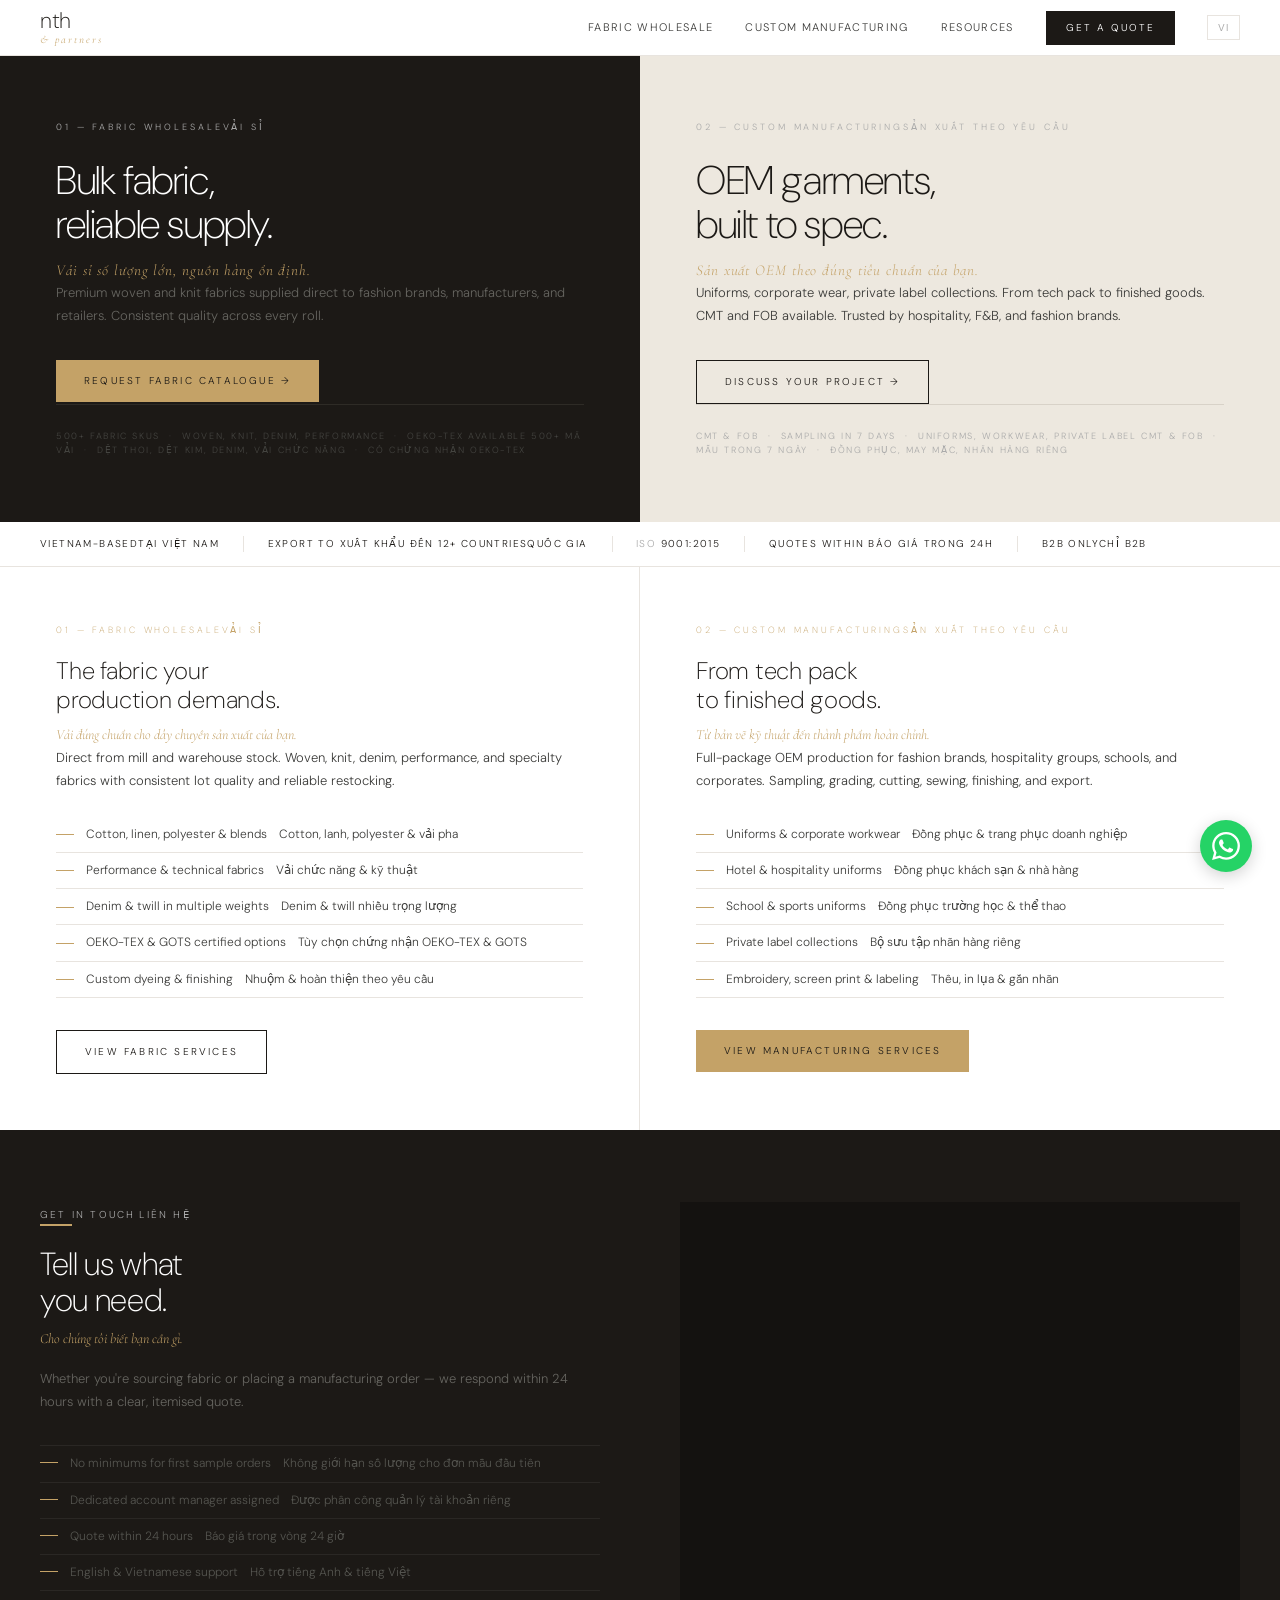
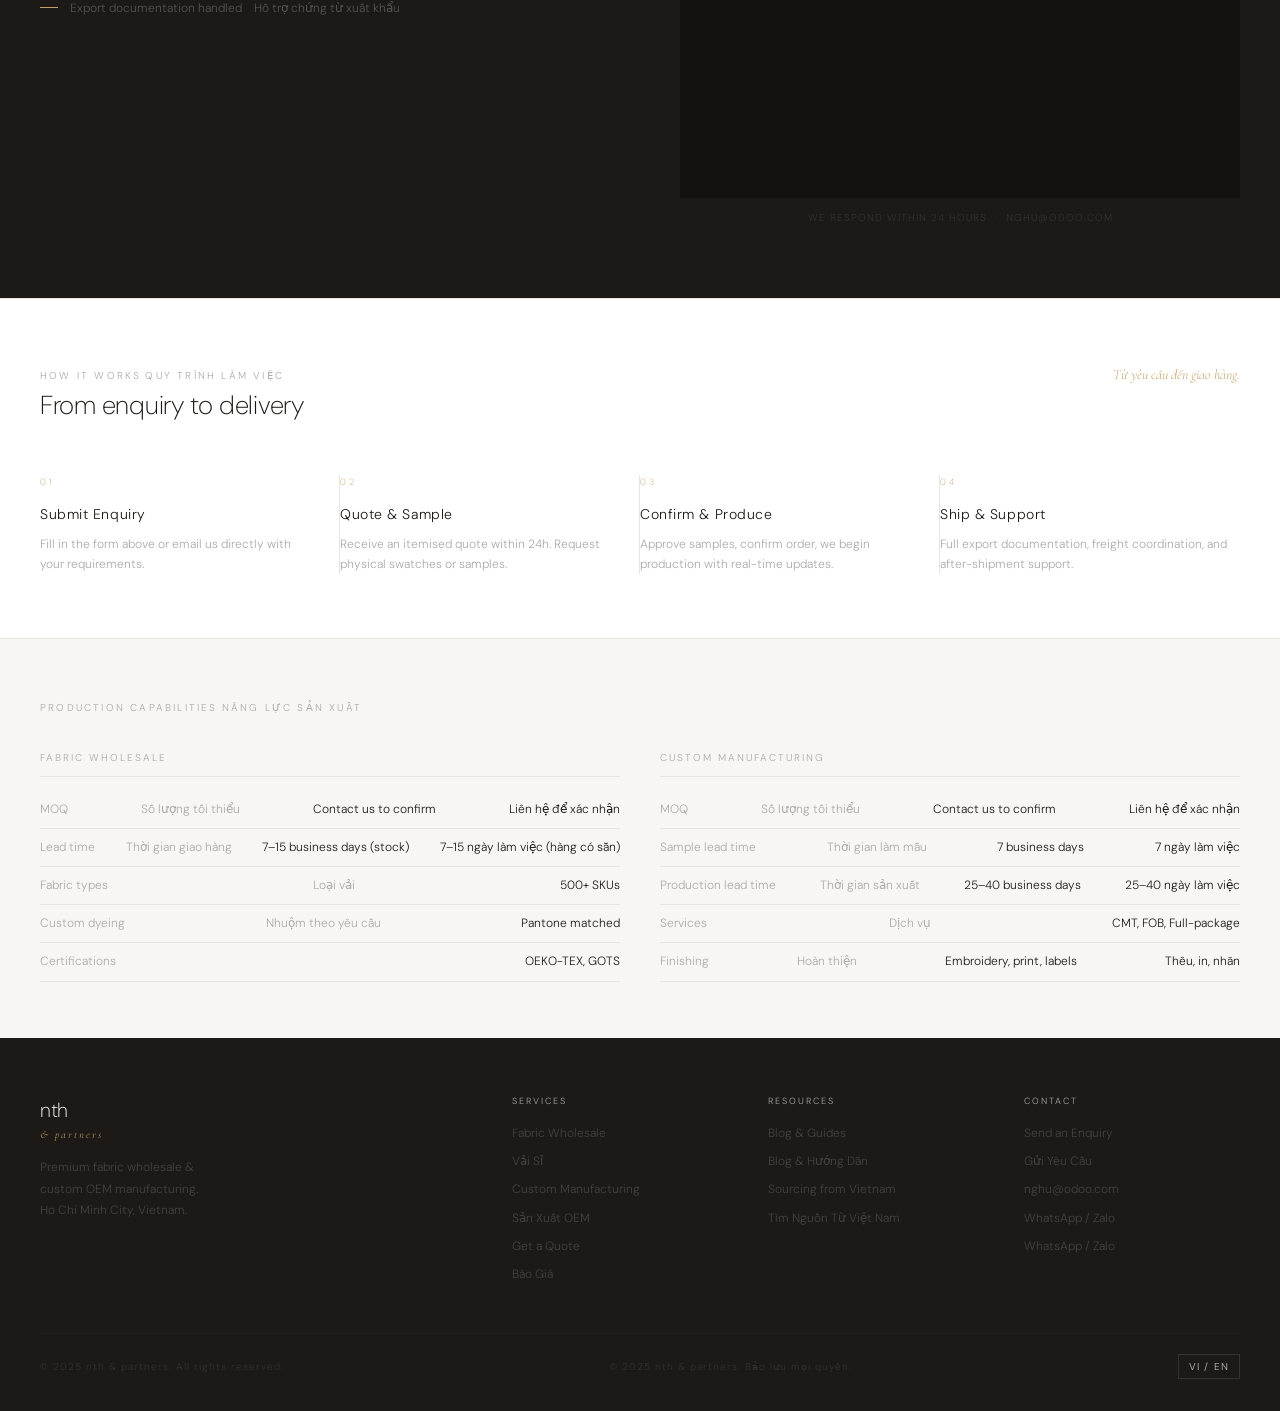
==== commit 5220a83f: "Add files via upload" ====
--- a/index.html
+++ b/index.html
@@ -33,7 +33,7 @@
     "sameAs": []
   }
   </script>
-  <link rel="stylesheet" href="css/style.css">
+  <link rel="stylesheet" href="style.css">
   <link rel="icon" href="favicon.ico" type="image/x-icon">
 </head>
 <body>
@@ -319,6 +319,6 @@
   </svg>
 </a>
 
-<script src="js/main.js"></script>
+<script src="main.js"></script>
 </body>
 </html>
--- a/style.css
+++ b/style.css
@@ -0,0 +1,255 @@
+@import url('https://fonts.googleapis.com/css2?family=Cormorant+Garamond:ital,wght@1,300&family=DM+Sans:wght@200;300;400&display=swap');
+
+*, *::before, *::after { margin: 0; padding: 0; box-sizing: border-box; }
+
+:root {
+  --ink: #1C1916;
+  --gold: #C4A267;
+  --paper: #F8F6F2;
+  --linen: #EDE8DF;
+  --stone: #AAAAAA;
+  --graphite: #3A3A38;
+  --white: #FFFFFF;
+  --border: #E8E4DF;
+}
+
+html { scroll-behavior: smooth; }
+
+body {
+  font-family: 'DM Sans', sans-serif;
+  font-weight: 300;
+  background: var(--paper);
+  color: var(--ink);
+  font-size: 14px;
+  line-height: 1.6;
+}
+
+/* ── TYPOGRAPHY ── */
+h1, h2, h3, h4 { font-weight: 200; letter-spacing: -0.01em; }
+.italic-accent {
+  font-family: 'Cormorant Garamond', serif;
+  font-style: italic;
+  font-weight: 300;
+  color: var(--gold);
+}
+.section-label {
+  font-size: 10px;
+  font-weight: 300;
+  letter-spacing: 0.22em;
+  color: var(--stone);
+  text-transform: uppercase;
+  display: block;
+  margin-bottom: 8px;
+}
+.gold-rule { width: 32px; height: 1.5px; background: var(--gold); margin-bottom: 20px; }
+
+/* ── NAV ── */
+nav {
+  position: sticky; top: 0; z-index: 100;
+  background: var(--white);
+  border-bottom: 0.5px solid var(--border);
+  padding: 0 40px;
+  height: 56px;
+  display: flex;
+  align-items: center;
+  justify-content: space-between;
+}
+.nav-logo { display: flex; flex-direction: column; line-height: 1; gap: 2px; text-decoration: none; }
+.nav-logo-main { font-family: 'DM Sans', sans-serif; font-weight: 200; font-size: 22px; color: var(--ink); letter-spacing: -0.02em; }
+.nav-logo-sub { font-family: 'Cormorant Garamond', serif; font-style: italic; font-size: 11px; color: var(--gold); letter-spacing: 0.18em; }
+.nav-links { display: flex; align-items: center; gap: 32px; }
+.nav-links a { font-size: 11px; font-weight: 300; color: var(--graphite); letter-spacing: 0.12em; text-decoration: none; text-transform: uppercase; transition: color 0.2s; }
+.nav-links a:hover, .nav-links a.active { color: var(--gold); }
+.nav-cta {
+  background: var(--ink); color: var(--white) !important;
+  padding: 9px 20px; font-size: 10px !important; letter-spacing: 0.2em !important;
+  transition: background 0.2s !important;
+}
+.nav-cta:hover { background: var(--graphite) !important; }
+.lang-btn {
+  font-size: 10px; color: var(--stone); letter-spacing: 0.12em;
+  border: 0.5px solid var(--border); padding: 5px 10px; background: none;
+  cursor: pointer; transition: all 0.2s; font-family: 'DM Sans', sans-serif;
+}
+.lang-btn:hover { border-color: var(--gold); color: var(--gold); }
+.hamburger { display: none; flex-direction: column; gap: 5px; cursor: pointer; padding: 4px; }
+.hamburger span { width: 22px; height: 1px; background: var(--ink); display: block; transition: all 0.3s; }
+
+/* ── BUTTONS ── */
+.btn-primary {
+  display: inline-block; background: var(--gold); color: var(--ink);
+  font-size: 10px; font-weight: 300; letter-spacing: 0.22em; text-transform: uppercase;
+  padding: 13px 28px; text-decoration: none; transition: background 0.2s; border: none; cursor: pointer;
+}
+.btn-primary:hover { background: #B8945A; }
+.btn-outline-dark {
+  display: inline-block; border: 0.5px solid #3A3A38; color: var(--stone);
+  font-size: 10px; font-weight: 300; letter-spacing: 0.22em; text-transform: uppercase;
+  padding: 13px 28px; text-decoration: none; transition: all 0.2s;
+}
+.btn-outline-dark:hover { border-color: var(--gold); color: var(--gold); }
+.btn-outline-light {
+  display: inline-block; border: 0.5px solid var(--ink); color: var(--ink);
+  font-size: 10px; font-weight: 300; letter-spacing: 0.22em; text-transform: uppercase;
+  padding: 13px 28px; text-decoration: none; transition: all 0.2s;
+}
+.btn-outline-light:hover { border-color: var(--gold); color: var(--gold); }
+
+/* ── TRUST BAR ── */
+.trust-bar {
+  background: var(--white);
+  border-bottom: 0.5px solid var(--border);
+  padding: 14px 40px;
+  display: flex; align-items: center; gap: 0; overflow-x: auto;
+}
+.trust-item { font-size: 10px; font-weight: 300; color: var(--stone); letter-spacing: 0.14em; text-transform: uppercase; white-space: nowrap; padding: 0 24px; }
+.trust-item span { color: var(--ink); }
+.trust-item:first-child { padding-left: 0; }
+.trust-divider { width: 0.5px; height: 16px; background: var(--border); flex-shrink: 0; }
+
+/* ── HERO ── */
+.hero { display: grid; grid-template-columns: 1fr 1fr; min-height: 440px; }
+.hero-left { background: var(--ink); padding: 64px 56px; display: flex; flex-direction: column; justify-content: space-between; }
+.hero-right { background: var(--linen); padding: 64px 56px; display: flex; flex-direction: column; justify-content: space-between; }
+.hero-eyebrow { font-size: 9px; font-weight: 300; letter-spacing: 0.32em; color: var(--stone); text-transform: uppercase; margin-bottom: 24px; }
+.hero-h1-dark { font-size: 40px; color: var(--white); line-height: 1.1; margin-bottom: 12px; }
+.hero-h1-light { font-size: 40px; color: var(--ink); line-height: 1.1; margin-bottom: 12px; }
+.hero-vi { font-family: 'Cormorant Garamond', serif; font-style: italic; font-size: 15px; color: var(--gold); letter-spacing: 0.06em; margin-bottom: 24px; display: block; }
+.hero-body-dark { font-size: 13px; color: #666560; line-height: 1.75; margin-bottom: 32px; }
+.hero-body-light { font-size: 13px; color: var(--graphite); line-height: 1.75; margin-bottom: 32px; }
+.hero-stat { font-size: 9px; color: #444440; letter-spacing: 0.18em; text-transform: uppercase; padding-top: 24px; border-top: 0.5px solid #2E2B26; }
+.hero-stat-light { font-size: 9px; color: var(--stone); letter-spacing: 0.18em; text-transform: uppercase; padding-top: 24px; border-top: 0.5px solid #D8D2C8; }
+
+/* ── SERVICES ── */
+.services { display: grid; grid-template-columns: 1fr 1fr; }
+.service-block { padding: 56px; border-right: 0.5px solid var(--border); background: var(--white); }
+.service-block:last-child { border-right: none; }
+.service-num { font-size: 9px; color: var(--gold); letter-spacing: 0.32em; font-weight: 200; margin-bottom: 20px; }
+.service-title { font-size: 24px; line-height: 1.2; margin-bottom: 8px; }
+.service-body { font-size: 13px; color: var(--graphite); line-height: 1.8; margin-bottom: 24px; }
+.service-list { list-style: none; margin-bottom: 32px; }
+.service-list li { font-size: 12px; color: var(--graphite); padding: 8px 0; border-bottom: 0.5px solid var(--border); display: flex; align-items: center; gap: 12px; }
+.service-list li::before { content: ''; width: 18px; height: 0.5px; background: var(--gold); flex-shrink: 0; }
+
+/* ── PROCESS ── */
+.process { padding: 64px 40px; background: var(--white); border-top: 0.5px solid var(--border); }
+.process-header { display: flex; align-items: baseline; justify-content: space-between; margin-bottom: 48px; }
+.process-header h2 { font-size: 26px; }
+.process-steps { display: grid; grid-template-columns: repeat(4, 1fr); }
+.process-step { padding: 0 32px 0 0; border-right: 0.5px solid var(--border); }
+.process-step:last-child { border-right: none; padding-right: 0; }
+.step-num { font-size: 9px; color: var(--gold); letter-spacing: 0.32em; font-weight: 200; margin-bottom: 14px; }
+.step-name { font-size: 14px; font-weight: 300; margin-bottom: 8px; letter-spacing: 0.04em; }
+.step-desc { font-size: 12px; color: var(--stone); line-height: 1.7; }
+
+/* ── SPECS ── */
+.specs { padding: 56px 40px; background: var(--paper); border-top: 0.5px solid var(--border); }
+.specs-grid { display: grid; grid-template-columns: 1fr 1fr; gap: 40px; margin-top: 32px; }
+.spec-group h4 { font-size: 10px; font-weight: 300; letter-spacing: 0.2em; text-transform: uppercase; color: var(--stone); margin-bottom: 14px; padding-bottom: 10px; border-bottom: 0.5px solid var(--border); }
+.spec-row { display: flex; justify-content: space-between; padding: 9px 0; border-bottom: 0.5px solid var(--border); }
+.spec-key { font-size: 12px; color: var(--stone); }
+.spec-val { font-size: 12px; color: var(--ink); font-weight: 300; }
+
+/* ── LEAD / CONTACT SECTION ── */
+.lead-section { background: var(--ink); padding: 72px 40px; display: grid; grid-template-columns: 1fr 1fr; gap: 80px; align-items: start; }
+.lead-left h2 { font-size: 32px; color: var(--white); line-height: 1.15; margin-bottom: 8px; }
+.lead-left p { font-size: 13px; color: #666560; line-height: 1.8; margin-top: 16px; }
+.lead-checks { margin-top: 32px; list-style: none; }
+.lead-checks li { font-size: 12px; color: #555550; padding: 8px 0; display: flex; gap: 12px; align-items: flex-start; border-top: 0.5px solid #2A2724; }
+.lead-checks li::before { content: ''; width: 18px; height: 0.5px; background: var(--gold); flex-shrink: 0; margin-top: 8px; }
+
+/* ── ODOO FORM EMBED ── */
+.odoo-form-wrap {
+  background: #141210;
+  padding: 8px;
+}
+.odoo-form-wrap iframe {
+  width: 100%;
+  min-height: 580px;
+  border: none;
+  display: block;
+  background: transparent;
+}
+.form-note { font-size: 10px; color: #333330; letter-spacing: 0.1em; text-align: center; margin-top: 12px; text-transform: uppercase; }
+
+/* ── FOOTER ── */
+footer { background: var(--ink); padding: 56px 40px 32px; }
+.footer-grid { display: grid; grid-template-columns: 2fr 1fr 1fr 1fr; gap: 40px; margin-bottom: 40px; }
+.footer-logo-main { font-family: 'DM Sans', sans-serif; font-weight: 200; font-size: 20px; color: var(--white); letter-spacing: -0.02em; }
+.footer-logo-sub { font-family: 'Cormorant Garamond', serif; font-style: italic; font-size: 11px; color: var(--gold); letter-spacing: 0.18em; }
+.footer-tagline { font-size: 12px; color: #444440; line-height: 1.8; margin-top: 14px; }
+.footer-col h5 { font-size: 9px; font-weight: 300; letter-spacing: 0.22em; color: var(--stone); text-transform: uppercase; margin-bottom: 16px; }
+.footer-col a { display: block; font-size: 12px; color: #444440; text-decoration: none; margin-bottom: 9px; transition: color 0.2s; }
+.footer-col a:hover { color: var(--gold); }
+.footer-bottom { border-top: 0.5px solid #222018; padding-top: 20px; display: flex; justify-content: space-between; align-items: center; }
+.footer-bottom span { font-size: 10px; color: #333330; letter-spacing: 0.1em; }
+
+/* ── WHATSAPP FLOAT ── */
+.whatsapp-float {
+  position: fixed; bottom: 28px; right: 28px; z-index: 999;
+  width: 52px; height: 52px; border-radius: 50%;
+  background: #25D366; display: flex; align-items: center; justify-content: center;
+  box-shadow: 0 4px 16px rgba(0,0,0,0.18); text-decoration: none; transition: transform 0.2s;
+}
+.whatsapp-float:hover { transform: scale(1.08); }
+.whatsapp-float svg { width: 28px; height: 28px; fill: white; }
+
+/* ── PAGE HERO (inner pages) ── */
+.page-hero { background: var(--ink); padding: 72px 40px 64px; }
+.page-hero-label { font-size: 9px; font-weight: 300; letter-spacing: 0.32em; color: var(--stone); text-transform: uppercase; margin-bottom: 20px; }
+.page-hero h1 { font-size: 44px; color: var(--white); line-height: 1.1; margin-bottom: 10px; }
+.page-hero p { font-size: 14px; color: #666560; line-height: 1.8; max-width: 560px; margin-top: 16px; }
+
+/* ── BLOG ── */
+.blog-grid { display: grid; grid-template-columns: repeat(3, 1fr); gap: 1px; background: var(--border); }
+.blog-card { background: var(--white); padding: 36px; text-decoration: none; display: block; transition: background 0.2s; }
+.blog-card:hover { background: var(--paper); }
+.blog-card-cluster { font-size: 9px; color: var(--gold); letter-spacing: 0.24em; text-transform: uppercase; margin-bottom: 14px; }
+.blog-card h3 { font-size: 16px; font-weight: 300; color: var(--ink); line-height: 1.4; margin-bottom: 10px; }
+.blog-card p { font-size: 12px; color: var(--stone); line-height: 1.7; }
+.blog-card-arrow { font-size: 11px; color: var(--gold); margin-top: 16px; display: block; letter-spacing: 0.1em; }
+
+/* ── MOBILE ── */
+@media (max-width: 900px) {
+  nav { padding: 0 20px; }
+  .nav-links { display: none; }
+  .hamburger { display: flex; }
+  .nav-links.open {
+    display: flex; flex-direction: column; position: fixed;
+    top: 56px; left: 0; right: 0; background: var(--white);
+    padding: 24px 20px; gap: 20px; border-bottom: 0.5px solid var(--border);
+    z-index: 99;
+  }
+  .hero { grid-template-columns: 1fr; }
+  .hero-left, .hero-right { padding: 48px 24px; }
+  .hero-h1-dark, .hero-h1-light { font-size: 30px; }
+  .services { grid-template-columns: 1fr; }
+  .service-block { padding: 40px 24px; border-right: none; border-bottom: 0.5px solid var(--border); }
+  .lead-section { grid-template-columns: 1fr; padding: 48px 24px; gap: 40px; }
+  .process { padding: 48px 24px; }
+  .process-header { flex-direction: column; gap: 4px; }
+  .process-steps { grid-template-columns: 1fr 1fr; gap: 32px; }
+  .process-step { border-right: none; padding-right: 0; }
+  .specs { padding: 40px 24px; }
+  .specs-grid { grid-template-columns: 1fr; }
+  .footer-grid { grid-template-columns: 1fr 1fr; gap: 32px; }
+  .footer-bottom { flex-direction: column; gap: 8px; text-align: center; }
+  .trust-bar { padding: 14px 20px; gap: 0; }
+  .trust-item { padding: 0 14px; }
+  .blog-grid { grid-template-columns: 1fr; }
+  .page-hero { padding: 48px 24px 40px; }
+  .page-hero h1 { font-size: 32px; }
+}
+@media (max-width: 480px) {
+  .hero-h1-dark, .hero-h1-light { font-size: 26px; }
+  .process-steps { grid-template-columns: 1fr; }
+  .footer-grid { grid-template-columns: 1fr; }
+}
+
+/* ── LANG TOGGLE ── */
+[data-lang="vi"] { display: none; }
+body.vi [data-lang="en"] { display: none; }
+body.vi [data-lang="vi"] { display: block; }
+span[data-lang="vi"], span[data-lang="en"] { display: inline; }
+body.vi span[data-lang="en"] { display: none; }
+body.vi span[data-lang="vi"] { display: inline; }
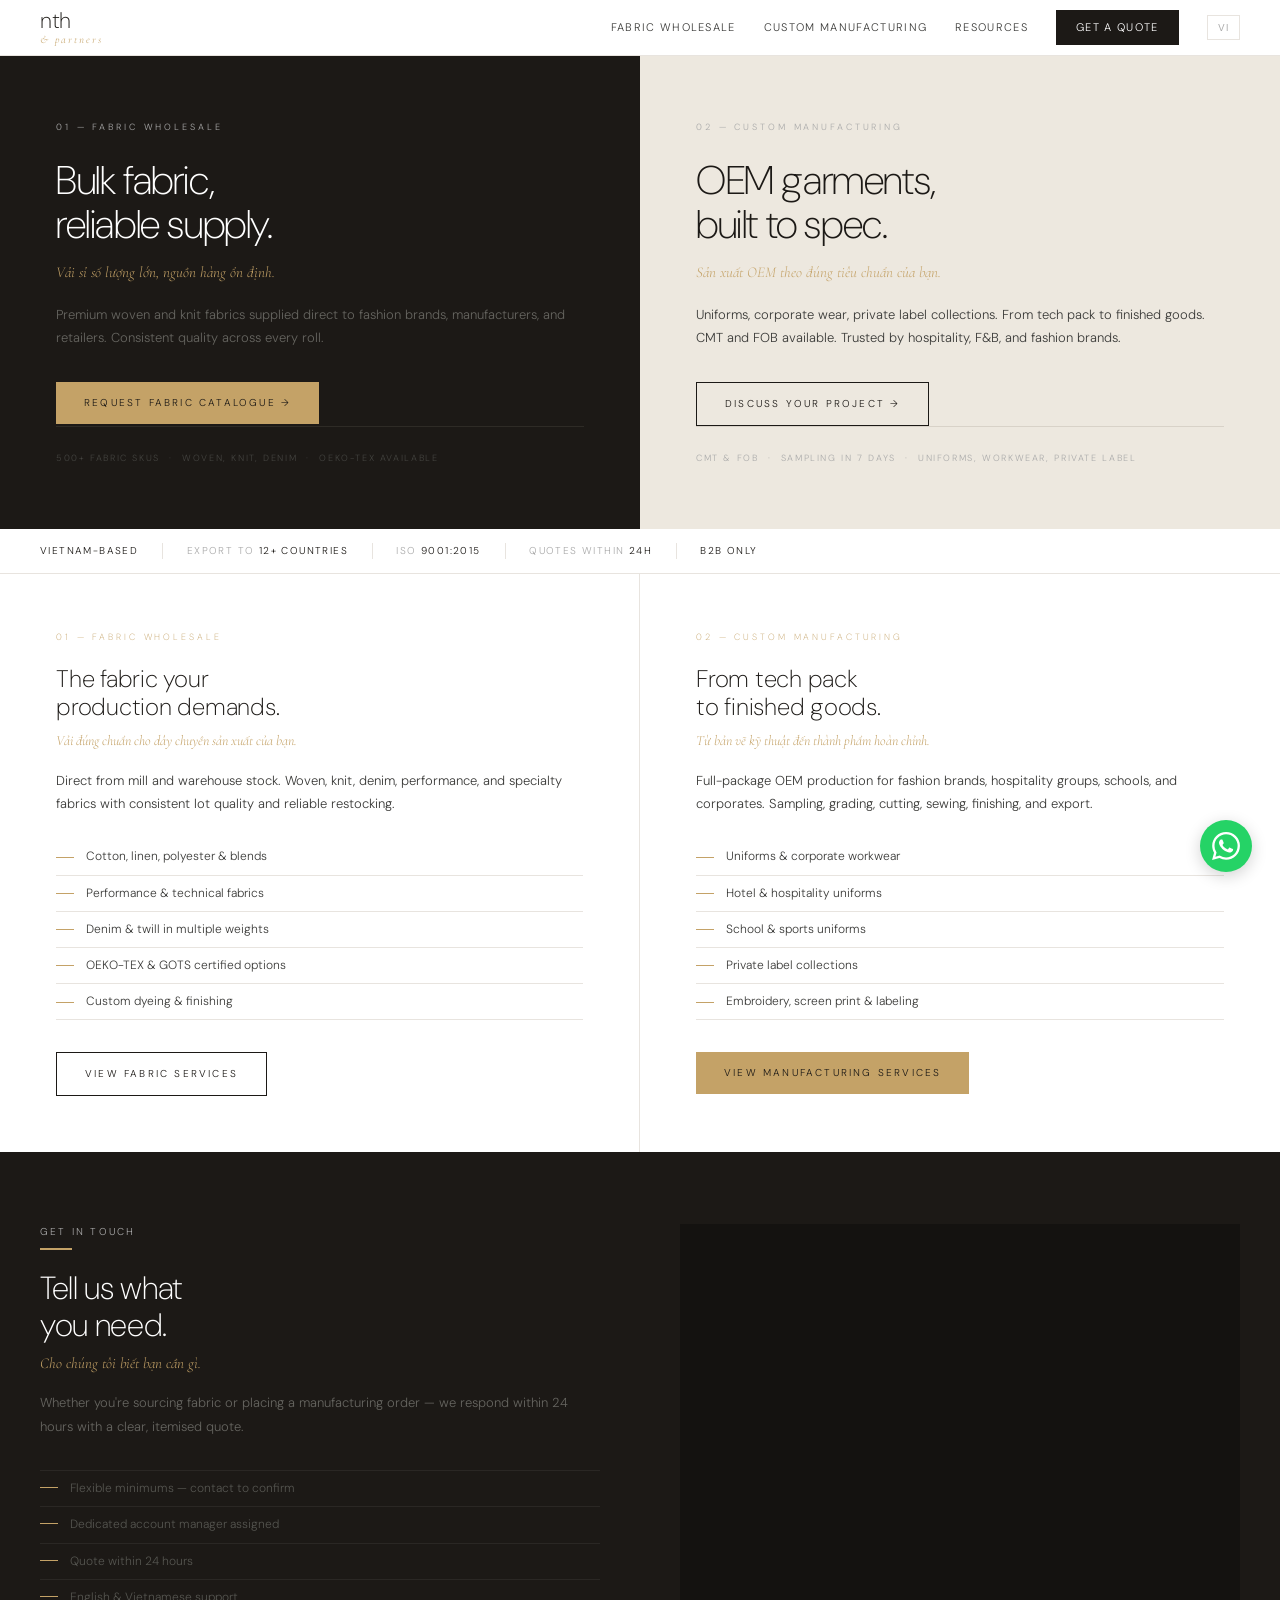
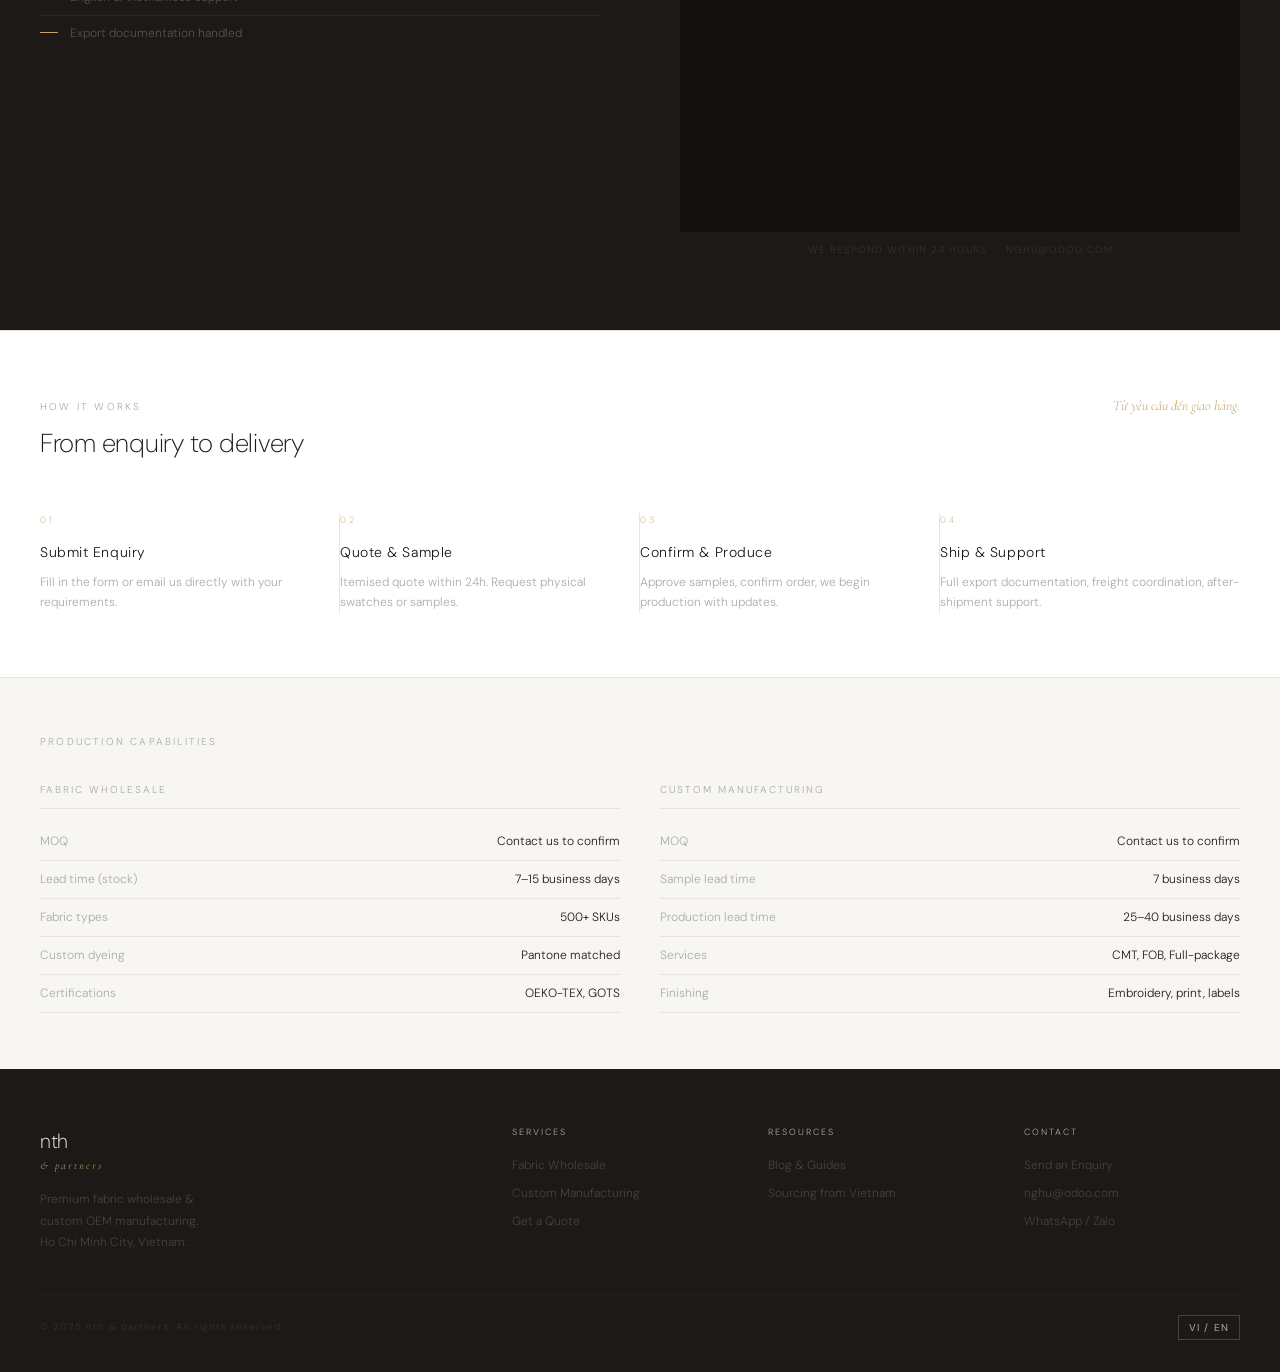
==== commit 766c3e83: "Add files via upload" ====
--- a/index.html
+++ b/index.html
@@ -1,267 +1,395 @@
 <!DOCTYPE html>
 <html lang="en">
 <head>
-  <meta charset="UTF-8">
-  <meta name="viewport" content="width=device-width, initial-scale=1.0">
-  <title>nth & partners — Fabric Wholesale & Custom OEM Manufacturing, Vietnam</title>
-  <meta name="description" content="Premium bulk fabric wholesale and custom OEM garment manufacturing from Vietnam. Supplying fashion brands, manufacturers, and corporates worldwide.">
-  <meta name="robots" content="index, follow">
-  <link rel="canonical" href="https://nghuodoo.github.io/">
-  <!-- hreflang -->
-  <link rel="alternate" hreflang="en" href="https://nghuodoo.github.io/">
-  <link rel="alternate" hreflang="vi" href="https://nghuodoo.github.io/">
-  <!-- OG -->
-  <meta property="og:title" content="nth & partners — Fabric Wholesale & OEM Manufacturing">
-  <meta property="og:description" content="Premium bulk fabric and custom garment manufacturing from Vietnam.">
-  <meta property="og:url" content="https://nghuodoo.github.io/">
-  <meta property="og:type" content="website">
-  <meta property="og:image" content="https://nghuodoo.github.io/og-image.png">
-  <!-- Twitter -->
-  <meta name="twitter:card" content="summary_large_image">
-  <meta name="twitter:title" content="nth & partners — Fabric Wholesale & OEM Manufacturing">
-  <meta name="twitter:description" content="Premium bulk fabric and custom garment manufacturing from Vietnam.">
-  <!-- Schema.org -->
-  <script type="application/ld+json">
-  {
-    "@context": "https://schema.org",
-    "@type": "Organization",
-    "name": "nth & partners",
-    "url": "https://nghuodoo.github.io",
-    "description": "Premium fabric wholesale and custom OEM garment manufacturing, Vietnam.",
-    "address": { "@type": "PostalAddress", "addressLocality": "Ho Chi Minh City", "addressCountry": "VN" },
-    "email": "nghu@odoo.com",
-    "sameAs": []
-  }
-  </script>
-  <link rel="stylesheet" href="style.css">
-  <link rel="icon" href="favicon.ico" type="image/x-icon">
+<meta charset="UTF-8">
+<meta name="viewport" content="width=device-width, initial-scale=1.0">
+<title>nth & partners — Fabric Wholesale & Custom OEM Manufacturing, Vietnam</title>
+<meta name="description" content="Premium bulk fabric wholesale and custom OEM garment manufacturing from Vietnam. Supplying fashion brands, manufacturers, and corporates worldwide.">
+<meta name="robots" content="index, follow">
+<link rel="canonical" href="https://nghuodoo.github.io/">
+<link rel="alternate" hreflang="en" href="https://nghuodoo.github.io/">
+<link rel="alternate" hreflang="vi" href="https://nghuodoo.github.io/">
+<meta property="og:title" content="nth & partners — Fabric Wholesale & OEM Manufacturing">
+<meta property="og:description" content="Premium bulk fabric and custom garment manufacturing from Vietnam.">
+<meta property="og:url" content="https://nghuodoo.github.io/">
+<meta property="og:type" content="website">
+<script type="application/ld+json">{"@context":"https://schema.org","@type":"Organization","name":"nth & partners","url":"https://nghuodoo.github.io","description":"Premium fabric wholesale and custom OEM garment manufacturing, Vietnam.","address":{"@type":"PostalAddress","addressLocality":"Ho Chi Minh City","addressCountry":"VN"},"email":"nghu@odoo.com"}</script>
+<link rel="preconnect" href="https://fonts.googleapis.com">
+<link rel="preconnect" href="https://fonts.gstatic.com" crossorigin>
+<link href="https://fonts.googleapis.com/css2?family=Cormorant+Garamond:ital,wght@1,300&family=DM+Sans:wght@200;300;400&display=swap" rel="stylesheet">
+<style>
+*,*::before,*::after{margin:0;padding:0;box-sizing:border-box}
+:root{--ink:#1C1916;--gold:#C4A267;--paper:#F8F6F2;--linen:#EDE8DF;--stone:#AAAAAA;--graphite:#3A3A38;--white:#FFFFFF;--border:#E8E4DF}
+html{scroll-behavior:smooth}
+body{font-family:'DM Sans',sans-serif;font-weight:300;background:var(--paper);color:var(--ink);font-size:14px;line-height:1.6}
+h1,h2,h3,h4{font-weight:200;letter-spacing:-0.01em}
+.italic{font-family:'Cormorant Garamond',serif;font-style:italic;font-weight:300;color:var(--gold)}
+.lbl{font-size:10px;font-weight:300;letter-spacing:0.22em;color:var(--stone);text-transform:uppercase;display:block;margin-bottom:8px}
+.rule{width:32px;height:1.5px;background:var(--gold);margin-bottom:20px}
+
+/* NAV */
+nav{position:sticky;top:0;z-index:100;background:var(--white);border-bottom:0.5px solid var(--border);padding:0 40px;height:56px;display:flex;align-items:center;justify-content:space-between}
+.nav-logo{display:flex;flex-direction:column;line-height:1;gap:2px;text-decoration:none}
+.nav-logo-main{font-weight:200;font-size:22px;color:var(--ink);letter-spacing:-0.02em}
+.nav-logo-sub{font-family:'Cormorant Garamond',serif;font-style:italic;font-size:11px;color:var(--gold);letter-spacing:0.18em}
+.nav-links{display:flex;align-items:center;gap:28px}
+.nav-links a{font-size:11px;font-weight:300;color:var(--graphite);letter-spacing:0.12em;text-decoration:none;text-transform:uppercase;transition:color 0.2s}
+.nav-links a:hover,.nav-links a.active{color:var(--gold)}
+.nav-cta{background:var(--ink)!important;color:var(--white)!important;padding:9px 20px}
+.nav-cta:hover{background:var(--graphite)!important}
+.lang-btn{font-size:10px;color:var(--stone);letter-spacing:0.12em;border:0.5px solid var(--border);padding:5px 10px;background:none;cursor:pointer;font-family:'DM Sans',sans-serif;transition:all 0.2s}
+.lang-btn:hover{border-color:var(--gold);color:var(--gold)}
+.hamburger{display:none;flex-direction:column;gap:5px;cursor:pointer;padding:4px}
+.hamburger span{width:22px;height:1px;background:var(--ink);display:block}
+
+/* BUTTONS */
+.btn-gold{display:inline-block;background:var(--gold);color:var(--ink);font-size:10px;font-weight:300;letter-spacing:0.22em;text-transform:uppercase;padding:13px 28px;text-decoration:none;border:none;cursor:pointer;transition:background 0.2s}
+.btn-gold:hover{background:#B8945A}
+.btn-dark{display:inline-block;border:0.5px solid #3A3A38;color:var(--stone);font-size:10px;font-weight:300;letter-spacing:0.22em;text-transform:uppercase;padding:13px 28px;text-decoration:none;transition:all 0.2s}
+.btn-dark:hover{border-color:var(--gold);color:var(--gold)}
+.btn-light{display:inline-block;border:0.5px solid var(--ink);color:var(--ink);font-size:10px;font-weight:300;letter-spacing:0.22em;text-transform:uppercase;padding:13px 28px;text-decoration:none;transition:all 0.2s}
+.btn-light:hover{border-color:var(--gold);color:var(--gold)}
+
+/* TRUST BAR */
+.trust-bar{background:var(--white);border-bottom:0.5px solid var(--border);padding:14px 40px;display:flex;align-items:center;overflow-x:auto}
+.trust-item{font-size:10px;font-weight:300;color:var(--stone);letter-spacing:0.14em;text-transform:uppercase;white-space:nowrap;padding:0 24px}
+.trust-item:first-child{padding-left:0}
+.trust-item strong{color:var(--ink);font-weight:300}
+.trust-div{width:0.5px;height:16px;background:var(--border);flex-shrink:0}
+
+/* HERO */
+.hero{display:grid;grid-template-columns:1fr 1fr;min-height:440px}
+.hero-l{background:var(--ink);padding:64px 56px;display:flex;flex-direction:column;justify-content:space-between}
+.hero-r{background:var(--linen);padding:64px 56px;display:flex;flex-direction:column;justify-content:space-between}
+.eyebrow{font-size:9px;font-weight:300;letter-spacing:0.32em;color:var(--stone);text-transform:uppercase;margin-bottom:24px}
+.hero-l h1{font-size:40px;color:var(--white);line-height:1.1;margin-bottom:14px}
+.hero-r h1{font-size:40px;color:var(--ink);line-height:1.1;margin-bottom:14px}
+.hero-l .italic{display:block;margin-bottom:20px;font-size:15px}
+.hero-r .italic{display:block;margin-bottom:20px;font-size:15px}
+.hero-l p{font-size:13px;color:#666560;line-height:1.75;margin-bottom:32px}
+.hero-r p{font-size:13px;color:var(--graphite);line-height:1.75;margin-bottom:32px}
+.hero-stat-dark{font-size:9px;color:#444440;letter-spacing:0.18em;text-transform:uppercase;padding-top:24px;border-top:0.5px solid #2E2B26}
+.hero-stat-light{font-size:9px;color:var(--stone);letter-spacing:0.18em;text-transform:uppercase;padding-top:24px;border-top:0.5px solid #D8D2C8}
+
+/* SERVICES */
+.services{display:grid;grid-template-columns:1fr 1fr}
+.svc{padding:56px;border-right:0.5px solid var(--border);background:var(--white)}
+.svc:last-child{border-right:none}
+.svc-num{font-size:9px;color:var(--gold);letter-spacing:0.32em;font-weight:200;margin-bottom:20px}
+.svc h2{font-size:24px;line-height:1.2;margin-bottom:8px}
+.svc .italic{display:block;font-size:14px;margin-bottom:16px}
+.svc p{font-size:13px;color:var(--graphite);line-height:1.8;margin-bottom:24px}
+.svc-list{list-style:none;margin-bottom:32px}
+.svc-list li{font-size:12px;color:var(--graphite);padding:8px 0;border-bottom:0.5px solid var(--border);display:flex;align-items:center;gap:12px}
+.svc-list li::before{content:'';width:18px;height:0.5px;background:var(--gold);flex-shrink:0}
+
+/* LEAD */
+.lead{background:var(--ink);padding:72px 40px;display:grid;grid-template-columns:1fr 1fr;gap:80px;align-items:start}
+.lead-l h2{font-size:32px;color:var(--white);line-height:1.15;margin-bottom:8px}
+.lead-l .italic{display:block;font-size:15px;margin-bottom:16px}
+.lead-l p{font-size:13px;color:#666560;line-height:1.8}
+.lead-checks{margin-top:32px;list-style:none}
+.lead-checks li{font-size:12px;color:#555550;padding:8px 0;display:flex;gap:12px;align-items:flex-start;border-top:0.5px solid #2A2724}
+.lead-checks li::before{content:'';width:18px;height:0.5px;background:var(--gold);flex-shrink:0;margin-top:8px}
+.form-box{background:#141210;padding:4px}
+.form-box iframe{width:100%;min-height:600px;border:none;display:block}
+.form-note{font-size:10px;color:#333330;letter-spacing:0.1em;text-align:center;margin-top:10px;text-transform:uppercase}
+
+/* PROCESS */
+.process{padding:64px 40px;background:var(--white);border-top:0.5px solid var(--border)}
+.process-hd{display:flex;align-items:baseline;justify-content:space-between;margin-bottom:48px}
+.process-hd h2{font-size:26px}
+.steps{display:grid;grid-template-columns:repeat(4,1fr)}
+.step{padding:0 32px 0 0;border-right:0.5px solid var(--border)}
+.step:last-child{border-right:none;padding-right:0}
+.step-n{font-size:9px;color:var(--gold);letter-spacing:0.32em;font-weight:200;margin-bottom:14px}
+.step-name{font-size:14px;font-weight:300;margin-bottom:8px;letter-spacing:0.04em}
+.step-desc{font-size:12px;color:var(--stone);line-height:1.7}
+
+/* SPECS */
+.specs{padding:56px 40px;background:var(--paper);border-top:0.5px solid var(--border)}
+.specs-grid{display:grid;grid-template-columns:1fr 1fr;gap:40px;margin-top:32px}
+.spec-group h4{font-size:10px;font-weight:300;letter-spacing:0.2em;text-transform:uppercase;color:var(--stone);margin-bottom:14px;padding-bottom:10px;border-bottom:0.5px solid var(--border)}
+.spec-row{display:flex;justify-content:space-between;padding:9px 0;border-bottom:0.5px solid var(--border)}
+.spec-k{font-size:12px;color:var(--stone)}
+.spec-v{font-size:12px;color:var(--ink)}
+
+/* FOOTER */
+footer{background:var(--ink);padding:56px 40px 32px}
+.footer-grid{display:grid;grid-template-columns:2fr 1fr 1fr 1fr;gap:40px;margin-bottom:40px}
+.footer-brand-main{font-weight:200;font-size:20px;color:var(--white);letter-spacing:-0.02em}
+.footer-brand-sub{font-family:'Cormorant Garamond',serif;font-style:italic;font-size:11px;color:var(--gold);letter-spacing:0.18em}
+.footer-tagline{font-size:12px;color:#444440;line-height:1.8;margin-top:14px}
+.footer-col h5{font-size:9px;font-weight:300;letter-spacing:0.22em;color:var(--stone);text-transform:uppercase;margin-bottom:16px}
+.footer-col a{display:block;font-size:12px;color:#444440;text-decoration:none;margin-bottom:9px;transition:color 0.2s}
+.footer-col a:hover{color:var(--gold)}
+.footer-bottom{border-top:0.5px solid #222018;padding-top:20px;display:flex;justify-content:space-between;align-items:center}
+.footer-bottom span{font-size:10px;color:#333330;letter-spacing:0.1em}
+
+/* WA FLOAT */
+.wa{position:fixed;bottom:28px;right:28px;z-index:999;width:52px;height:52px;border-radius:50%;background:#25D366;display:flex;align-items:center;justify-content:center;box-shadow:0 4px 16px rgba(0,0,0,0.18);text-decoration:none;transition:transform 0.2s}
+.wa:hover{transform:scale(1.08)}
+.wa svg{width:28px;height:28px;fill:white}
+
+/* MOBILE */
+@media(max-width:900px){
+  nav{padding:0 20px}
+  .nav-links{display:none}
+  .hamburger{display:flex}
+  .nav-links.open{display:flex;flex-direction:column;position:fixed;top:56px;left:0;right:0;background:var(--white);padding:24px 20px;gap:20px;border-bottom:0.5px solid var(--border);z-index:99}
+  .hero{grid-template-columns:1fr}
+  .hero-l,.hero-r{padding:48px 24px}
+  .hero-l h1,.hero-r h1{font-size:28px}
+  .services{grid-template-columns:1fr}
+  .svc{padding:40px 24px;border-right:none;border-bottom:0.5px solid var(--border)}
+  .lead{grid-template-columns:1fr;padding:48px 24px;gap:40px}
+  .process{padding:48px 24px}
+  .process-hd{flex-direction:column;gap:4px}
+  .steps{grid-template-columns:1fr 1fr;gap:32px}
+  .step{border-right:none;padding-right:0}
+  .specs{padding:40px 24px}
+  .specs-grid{grid-template-columns:1fr}
+  .footer-grid{grid-template-columns:1fr 1fr;gap:32px}
+  .footer-bottom{flex-direction:column;gap:8px;text-align:center}
+  .trust-bar{padding:14px 20px}
+  .trust-item{padding:0 14px}
+}
+@media(max-width:480px){
+  .hero-l h1,.hero-r h1{font-size:24px}
+  .steps{grid-template-columns:1fr}
+  .footer-grid{grid-template-columns:1fr}
+}
+
+/* LANG: hide VI content by default, show when body has class vi */
+.vi-only{display:none!important}
+body.vi .en-only{display:none!important}
+body.vi .vi-only{display:revert!important}
+/* For block elements that need flex/grid restore */
+body.vi .vi-only.flex{display:flex!important}
+body.vi .vi-only.block{display:block!important}
+</style>
 </head>
 <body>
 
-<!-- NAV -->
 <nav>
   <a href="index.html" class="nav-logo">
     <span class="nav-logo-main">nth</span>
     <span class="nav-logo-sub">&amp; partners</span>
   </a>
   <div class="nav-links" id="navLinks">
-    <a href="fabric.html" data-lang="en">Fabric Wholesale</a>
-    <a href="fabric.html" data-lang="vi">Vải Sỉ</a>
-    <a href="manufacturing.html" data-lang="en">Custom Manufacturing</a>
-    <a href="manufacturing.html" data-lang="vi">Sản Xuất OEM</a>
-    <a href="blog.html" data-lang="en">Resources</a>
-    <a href="blog.html" data-lang="vi">Tài Nguyên</a>
-    <a href="contact.html" class="nav-cta" data-lang="en">Get a Quote</a>
-    <a href="contact.html" class="nav-cta" data-lang="vi">Báo Giá</a>
-    <button class="lang-btn">VI</button>
-  </div>
-  <div class="hamburger" id="hamburger">
+    <a href="fabric.html">
+      <span class="en-only">Fabric Wholesale</span>
+      <span class="vi-only">Vải Sỉ</span>
+    </a>
+    <a href="manufacturing.html">
+      <span class="en-only">Custom Manufacturing</span>
+      <span class="vi-only">Sản Xuất OEM</span>
+    </a>
+    <a href="blog.html">
+      <span class="en-only">Resources</span>
+      <span class="vi-only">Tài Nguyên</span>
+    </a>
+    <a href="contact.html" class="nav-cta">
+      <span class="en-only">Get a Quote</span>
+      <span class="vi-only">Báo Giá</span>
+    </a>
+    <button class="lang-btn" id="langBtn" onclick="toggleLang()">VI</button>
+  </div>
+  <div class="hamburger" onclick="document.getElementById('navLinks').classList.toggle('open')">
     <span></span><span></span><span></span>
   </div>
 </nav>
 
 <!-- HERO -->
 <section class="hero">
-  <div class="hero-left">
+  <div class="hero-l">
     <div>
-      <div class="hero-eyebrow">01 — <span data-lang="en">Fabric Wholesale</span><span data-lang="vi">Vải Sỉ</span></div>
-      <h1 class="hero-h1-dark" data-lang="en">Bulk fabric,<br>reliable supply.</h1>
-      <h1 class="hero-h1-dark" data-lang="vi">Vải sỉ số lượng lớn,<br>nguồn hàng ổn định.</h1>
-      <span class="hero-vi" data-lang="en">Vải sỉ số lượng lớn, nguồn hàng ổn định.</span>
-      <p class="hero-body-dark" data-lang="en">Premium woven and knit fabrics supplied direct to fashion brands, manufacturers, and retailers. Consistent quality across every roll.</p>
-      <p class="hero-body-dark" data-lang="vi">Vải dệt thoi và dệt kim cao cấp cung cấp trực tiếp cho các thương hiệu thời trang, nhà sản xuất và nhà bán lẻ. Chất lượng đồng đều trên từng cuộn vải.</p>
-      <a href="contact.html" class="btn-primary" data-lang="en">Request Fabric Catalogue &rarr;</a>
-      <a href="contact.html" class="btn-primary" data-lang="vi">Yêu Cầu Catalogue Vải &rarr;</a>
-    </div>
-    <div class="hero-stat">
-      <span data-lang="en">500+ fabric SKUs &nbsp;·&nbsp; Woven, Knit, Denim, Performance &nbsp;·&nbsp; OEKO-TEX Available</span>
-      <span data-lang="vi">500+ mã vải &nbsp;·&nbsp; Dệt thoi, Dệt kim, Denim, Vải chức năng &nbsp;·&nbsp; Có chứng nhận OEKO-TEX</span>
-    </div>
-  </div>
-  <div class="hero-right">
+      <div class="eyebrow">01 —
+        <span class="en-only">Fabric Wholesale</span>
+        <span class="vi-only">Vải Sỉ</span>
+      </div>
+      <h1 class="en-only">Bulk fabric,<br>reliable supply.</h1>
+      <h1 class="vi-only">Vải sỉ số lượng lớn,<br>nguồn hàng ổn định.</h1>
+      <span class="italic en-only">Vải sỉ số lượng lớn, nguồn hàng ổn định.</span>
+      <span class="italic vi-only">Bulk fabric, reliable supply.</span>
+      <p class="en-only">Premium woven and knit fabrics supplied direct to fashion brands, manufacturers, and retailers. Consistent quality across every roll.</p>
+      <p class="vi-only">Vải dệt thoi và dệt kim cao cấp cung cấp trực tiếp cho các thương hiệu thời trang, nhà sản xuất và nhà bán lẻ. Chất lượng đồng đều trên từng cuộn vải.</p>
+      <a href="contact.html" class="btn-gold en-only">Request Fabric Catalogue &rarr;</a>
+      <a href="contact.html" class="btn-gold vi-only">Yêu Cầu Catalogue Vải &rarr;</a>
+    </div>
+    <div class="hero-stat-dark en-only">500+ fabric SKUs &nbsp;·&nbsp; Woven, Knit, Denim &nbsp;·&nbsp; OEKO-TEX Available</div>
+    <div class="hero-stat-dark vi-only">500+ mã vải &nbsp;·&nbsp; Dệt thoi, Dệt kim, Denim &nbsp;·&nbsp; Có chứng nhận OEKO-TEX</div>
+  </div>
+  <div class="hero-r">
     <div>
-      <div class="hero-eyebrow">02 — <span data-lang="en">Custom Manufacturing</span><span data-lang="vi">Sản Xuất Theo Yêu Cầu</span></div>
-      <h1 class="hero-h1-light" data-lang="en">OEM garments,<br>built to spec.</h1>
-      <h1 class="hero-h1-light" data-lang="vi">Sản xuất OEM,<br>đúng tiêu chuẩn của bạn.</h1>
-      <span class="hero-vi" data-lang="en">Sản xuất OEM theo đúng tiêu chuẩn của bạn.</span>
-      <p class="hero-body-light" data-lang="en">Uniforms, corporate wear, private label collections. From tech pack to finished goods. CMT and FOB available. Trusted by hospitality, F&B, and fashion brands.</p>
-      <p class="hero-body-light" data-lang="vi">Đồng phục, trang phục doanh nghiệp, bộ sưu tập nhãn hàng riêng. Từ bản vẽ kỹ thuật đến thành phẩm. CMT và FOB. Được tin dùng bởi khách sạn, F&B và thương hiệu thời trang.</p>
-      <a href="contact.html" class="btn-outline-light" data-lang="en">Discuss Your Project &rarr;</a>
-      <a href="contact.html" class="btn-outline-light" data-lang="vi">Thảo Luận Dự Án &rarr;</a>
-    </div>
-    <div class="hero-stat-light">
-      <span data-lang="en">CMT &amp; FOB &nbsp;·&nbsp; Sampling in 7 days &nbsp;·&nbsp; Uniforms, Workwear, Private Label</span>
-      <span data-lang="vi">CMT &amp; FOB &nbsp;·&nbsp; Mẫu trong 7 ngày &nbsp;·&nbsp; Đồng phục, May mặc, Nhãn hàng riêng</span>
-    </div>
+      <div class="eyebrow">02 —
+        <span class="en-only">Custom Manufacturing</span>
+        <span class="vi-only">Sản Xuất Theo Yêu Cầu</span>
+      </div>
+      <h1 class="en-only">OEM garments,<br>built to spec.</h1>
+      <h1 class="vi-only">Sản xuất OEM,<br>đúng tiêu chuẩn của bạn.</h1>
+      <span class="italic en-only">Sản xuất OEM theo đúng tiêu chuẩn của bạn.</span>
+      <span class="italic vi-only">OEM garments, built to spec.</span>
+      <p class="en-only">Uniforms, corporate wear, private label collections. From tech pack to finished goods. CMT and FOB available. Trusted by hospitality, F&amp;B, and fashion brands.</p>
+      <p class="vi-only">Đồng phục, trang phục doanh nghiệp, bộ sưu tập nhãn hàng riêng. Từ bản vẽ kỹ thuật đến thành phẩm. CMT và FOB. Được tin dùng bởi khách sạn, F&amp;B và thương hiệu thời trang.</p>
+      <a href="contact.html" class="btn-light en-only">Discuss Your Project &rarr;</a>
+      <a href="contact.html" class="btn-light vi-only">Thảo Luận Dự Án &rarr;</a>
+    </div>
+    <div class="hero-stat-light en-only">CMT &amp; FOB &nbsp;·&nbsp; Sampling in 7 days &nbsp;·&nbsp; Uniforms, Workwear, Private Label</div>
+    <div class="hero-stat-light vi-only">CMT &amp; FOB &nbsp;·&nbsp; Mẫu trong 7 ngày &nbsp;·&nbsp; Đồng phục, May mặc, Nhãn hàng riêng</div>
   </div>
 </section>
 
 <!-- TRUST BAR -->
 <div class="trust-bar">
-  <div class="trust-item"><span data-lang="en">Vietnam-based</span><span data-lang="vi">Tại Việt Nam</span></div>
-  <div class="trust-divider"></div>
-  <div class="trust-item"><span data-lang="en">Export to </span><span data-lang="vi">Xuất khẩu đến </span><span>12+ <span data-lang="en">countries</span><span data-lang="vi">quốc gia</span></span></div>
-  <div class="trust-divider"></div>
-  <div class="trust-item">ISO <span>9001:2015</span></div>
-  <div class="trust-divider"></div>
-  <div class="trust-item"><span data-lang="en">Quotes within </span><span data-lang="vi">Báo giá trong </span><span>24h</span></div>
-  <div class="trust-divider"></div>
-  <div class="trust-item"><span data-lang="en">B2B Only</span><span data-lang="vi">Chỉ B2B</span></div>
+  <div class="trust-item"><strong class="en-only">Vietnam-based</strong><strong class="vi-only">Tại Việt Nam</strong></div>
+  <div class="trust-div"></div>
+  <div class="trust-item"><span class="en-only">Export to <strong>12+ countries</strong></span><span class="vi-only">Xuất khẩu đến <strong>12+ quốc gia</strong></span></div>
+  <div class="trust-div"></div>
+  <div class="trust-item">ISO <strong>9001:2015</strong></div>
+  <div class="trust-div"></div>
+  <div class="trust-item"><span class="en-only">Quotes within <strong>24h</strong></span><span class="vi-only">Báo giá trong <strong>24h</strong></span></div>
+  <div class="trust-div"></div>
+  <div class="trust-item"><strong class="en-only">B2B Only</strong><strong class="vi-only">Chỉ B2B</strong></div>
 </div>
 
 <!-- SERVICES -->
 <section class="services">
-  <div class="service-block">
-    <div class="service-num">01 — <span data-lang="en">FABRIC WHOLESALE</span><span data-lang="vi">VẢI SỈ</span></div>
-    <h2 class="service-title" data-lang="en">The fabric your<br>production demands.</h2>
-    <h2 class="service-title" data-lang="vi">Vải đúng chuẩn cho<br>dây chuyền của bạn.</h2>
-    <span class="italic-accent" data-lang="en">Vải đúng chuẩn cho dây chuyền sản xuất của bạn.</span>
-    <p class="service-body" data-lang="en">Direct from mill and warehouse stock. Woven, knit, denim, performance, and specialty fabrics with consistent lot quality and reliable restocking.</p>
-    <p class="service-body" data-lang="vi">Trực tiếp từ nhà máy và kho hàng. Vải dệt thoi, dệt kim, denim, vải chức năng với chất lượng đồng đều và nguồn hàng ổn định.</p>
-    <ul class="service-list">
-      <li><span data-lang="en">Cotton, linen, polyester &amp; blends</span><span data-lang="vi">Cotton, lanh, polyester &amp; vải pha</span></li>
-      <li><span data-lang="en">Performance &amp; technical fabrics</span><span data-lang="vi">Vải chức năng &amp; kỹ thuật</span></li>
-      <li><span data-lang="en">Denim &amp; twill in multiple weights</span><span data-lang="vi">Denim &amp; twill nhiều trọng lượng</span></li>
-      <li><span data-lang="en">OEKO-TEX &amp; GOTS certified options</span><span data-lang="vi">Tùy chọn chứng nhận OEKO-TEX &amp; GOTS</span></li>
-      <li><span data-lang="en">Custom dyeing &amp; finishing</span><span data-lang="vi">Nhuộm &amp; hoàn thiện theo yêu cầu</span></li>
+  <div class="svc">
+    <div class="svc-num">01 — <span class="en-only">FABRIC WHOLESALE</span><span class="vi-only">VẢI SỈ</span></div>
+    <h2 class="en-only">The fabric your<br>production demands.</h2>
+    <h2 class="vi-only">Vải đúng chuẩn cho<br>dây chuyền của bạn.</h2>
+    <span class="italic en-only">Vải đúng chuẩn cho dây chuyền sản xuất của bạn.</span>
+    <span class="italic vi-only">The fabric your production demands.</span>
+    <p class="en-only">Direct from mill and warehouse stock. Woven, knit, denim, performance, and specialty fabrics with consistent lot quality and reliable restocking.</p>
+    <p class="vi-only">Trực tiếp từ nhà máy và kho hàng. Vải dệt thoi, dệt kim, denim, vải chức năng với chất lượng đồng đều và nguồn hàng ổn định.</p>
+    <ul class="svc-list">
+      <li><span class="en-only">Cotton, linen, polyester &amp; blends</span><span class="vi-only">Cotton, lanh, polyester &amp; vải pha</span></li>
+      <li><span class="en-only">Performance &amp; technical fabrics</span><span class="vi-only">Vải chức năng &amp; kỹ thuật</span></li>
+      <li><span class="en-only">Denim &amp; twill in multiple weights</span><span class="vi-only">Denim &amp; twill nhiều trọng lượng</span></li>
+      <li><span class="en-only">OEKO-TEX &amp; GOTS certified options</span><span class="vi-only">Tùy chọn chứng nhận OEKO-TEX &amp; GOTS</span></li>
+      <li><span class="en-only">Custom dyeing &amp; finishing</span><span class="vi-only">Nhuộm &amp; hoàn thiện theo yêu cầu</span></li>
     </ul>
-    <a href="fabric.html" class="btn-outline-light" data-lang="en">View Fabric Services</a>
-    <a href="fabric.html" class="btn-outline-light" data-lang="vi">Xem Dịch Vụ Vải</a>
-  </div>
-  <div class="service-block">
-    <div class="service-num">02 — <span data-lang="en">CUSTOM MANUFACTURING</span><span data-lang="vi">SẢN XUẤT THEO YÊU CẦU</span></div>
-    <h2 class="service-title" data-lang="en">From tech pack<br>to finished goods.</h2>
-    <h2 class="service-title" data-lang="vi">Từ bản vẽ kỹ thuật<br>đến thành phẩm.</h2>
-    <span class="italic-accent" data-lang="en">Từ bản vẽ kỹ thuật đến thành phẩm hoàn chỉnh.</span>
-    <p class="service-body" data-lang="en">Full-package OEM production for fashion brands, hospitality groups, schools, and corporates. Sampling, grading, cutting, sewing, finishing, and export.</p>
-    <p class="service-body" data-lang="vi">Sản xuất OEM trọn gói cho thương hiệu thời trang, khách sạn, trường học và doanh nghiệp. Từ làm mẫu, ghép cỡ, cắt, may, hoàn thiện đến xuất khẩu.</p>
-    <ul class="service-list">
-      <li><span data-lang="en">Uniforms &amp; corporate workwear</span><span data-lang="vi">Đồng phục &amp; trang phục doanh nghiệp</span></li>
-      <li><span data-lang="en">Hotel &amp; hospitality uniforms</span><span data-lang="vi">Đồng phục khách sạn &amp; nhà hàng</span></li>
-      <li><span data-lang="en">School &amp; sports uniforms</span><span data-lang="vi">Đồng phục trường học &amp; thể thao</span></li>
-      <li><span data-lang="en">Private label collections</span><span data-lang="vi">Bộ sưu tập nhãn hàng riêng</span></li>
-      <li><span data-lang="en">Embroidery, screen print &amp; labeling</span><span data-lang="vi">Thêu, in lụa &amp; gắn nhãn</span></li>
+    <a href="fabric.html" class="btn-light en-only">View Fabric Services</a>
+    <a href="fabric.html" class="btn-light vi-only">Xem Dịch Vụ Vải</a>
+  </div>
+  <div class="svc">
+    <div class="svc-num">02 — <span class="en-only">CUSTOM MANUFACTURING</span><span class="vi-only">SẢN XUẤT THEO YÊU CẦU</span></div>
+    <h2 class="en-only">From tech pack<br>to finished goods.</h2>
+    <h2 class="vi-only">Từ bản vẽ kỹ thuật<br>đến thành phẩm.</h2>
+    <span class="italic en-only">Từ bản vẽ kỹ thuật đến thành phẩm hoàn chỉnh.</span>
+    <span class="italic vi-only">From tech pack to finished goods.</span>
+    <p class="en-only">Full-package OEM production for fashion brands, hospitality groups, schools, and corporates. Sampling, grading, cutting, sewing, finishing, and export.</p>
+    <p class="vi-only">Sản xuất OEM trọn gói cho thương hiệu thời trang, khách sạn, trường học và doanh nghiệp. Từ làm mẫu, ghép cỡ, cắt, may, hoàn thiện đến xuất khẩu.</p>
+    <ul class="svc-list">
+      <li><span class="en-only">Uniforms &amp; corporate workwear</span><span class="vi-only">Đồng phục &amp; trang phục doanh nghiệp</span></li>
+      <li><span class="en-only">Hotel &amp; hospitality uniforms</span><span class="vi-only">Đồng phục khách sạn &amp; nhà hàng</span></li>
+      <li><span class="en-only">School &amp; sports uniforms</span><span class="vi-only">Đồng phục trường học &amp; thể thao</span></li>
+      <li><span class="en-only">Private label collections</span><span class="vi-only">Bộ sưu tập nhãn hàng riêng</span></li>
+      <li><span class="en-only">Embroidery, screen print &amp; labeling</span><span class="vi-only">Thêu, in lụa &amp; gắn nhãn</span></li>
     </ul>
-    <a href="manufacturing.html" class="btn-primary" data-lang="en">View Manufacturing Services</a>
-    <a href="manufacturing.html" class="btn-primary" data-lang="vi">Xem Dịch Vụ Sản Xuất</a>
+    <a href="manufacturing.html" class="btn-gold en-only">View Manufacturing Services</a>
+    <a href="manufacturing.html" class="btn-gold vi-only">Xem Dịch Vụ Sản Xuất</a>
   </div>
 </section>
 
-<!-- LEAD / CONTACT SECTION -->
-<section class="lead-section" id="contact">
-  <div class="lead-left">
+<!-- LEAD / CONTACT -->
+<section class="lead" id="contact">
+  <div class="lead-l">
     <div>
-      <span class="section-label" data-lang="en">Get in touch</span>
-      <span class="section-label" data-lang="vi">Liên hệ</span>
-      <div class="gold-rule"></div>
-      <h2 data-lang="en">Tell us what<br>you need.</h2>
-      <h2 data-lang="vi">Cho chúng tôi biết<br>bạn cần gì.</h2>
-      <span class="italic-accent" data-lang="en">Cho chúng tôi biết bạn cần gì.</span>
-      <p data-lang="en">Whether you're sourcing fabric or placing a manufacturing order — we respond within 24 hours with a clear, itemised quote.</p>
-      <p data-lang="vi">Dù bạn đang tìm nguồn vải hay đặt đơn sản xuất — chúng tôi phản hồi trong vòng 24 giờ với báo giá rõ ràng, chi tiết.</p>
+      <span class="lbl en-only">Get in touch</span>
+      <span class="lbl vi-only">Liên hệ</span>
+      <div class="rule"></div>
+      <h2 class="en-only">Tell us what<br>you need.</h2>
+      <h2 class="vi-only">Cho chúng tôi biết<br>bạn cần gì.</h2>
+      <span class="italic en-only" style="display:block;margin-bottom:16px">Cho chúng tôi biết bạn cần gì.</span>
+      <span class="italic vi-only" style="display:block;margin-bottom:16px">Tell us what you need.</span>
+      <p class="en-only">Whether you're sourcing fabric or placing a manufacturing order — we respond within 24 hours with a clear, itemised quote.</p>
+      <p class="vi-only">Dù bạn đang tìm nguồn vải hay đặt đơn sản xuất — chúng tôi phản hồi trong vòng 24 giờ với báo giá rõ ràng, chi tiết.</p>
     </div>
     <ul class="lead-checks">
-      <li><span data-lang="en">No minimums for first sample orders</span><span data-lang="vi">Không giới hạn số lượng cho đơn mẫu đầu tiên</span></li>
-      <li><span data-lang="en">Dedicated account manager assigned</span><span data-lang="vi">Được phân công quản lý tài khoản riêng</span></li>
-      <li><span data-lang="en">Quote within 24 hours</span><span data-lang="vi">Báo giá trong vòng 24 giờ</span></li>
-      <li><span data-lang="en">English &amp; Vietnamese support</span><span data-lang="vi">Hỗ trợ tiếng Anh &amp; tiếng Việt</span></li>
-      <li><span data-lang="en">Export documentation handled</span><span data-lang="vi">Hỗ trợ chứng từ xuất khẩu</span></li>
+      <li><span class="en-only">Flexible minimums — contact to confirm</span><span class="vi-only">Số lượng linh hoạt — liên hệ để xác nhận</span></li>
+      <li><span class="en-only">Dedicated account manager assigned</span><span class="vi-only">Được phân công quản lý tài khoản riêng</span></li>
+      <li><span class="en-only">Quote within 24 hours</span><span class="vi-only">Báo giá trong vòng 24 giờ</span></li>
+      <li><span class="en-only">English &amp; Vietnamese support</span><span class="vi-only">Hỗ trợ tiếng Anh &amp; tiếng Việt</span></li>
+      <li><span class="en-only">Export documentation handled</span><span class="vi-only">Hỗ trợ chứng từ xuất khẩu</span></li>
     </ul>
   </div>
-  <!-- ODOO FORM EMBED -->
   <div>
-    <div class="odoo-form-wrap">
-      <!--
-        SETUP INSTRUCTIONS:
-        1. In your Odoo backend go to: Website → Contact Us (or CRM → Website Forms)
-        2. Create or edit the Contact form, set it to create a CRM Lead on submission
-        3. Add an auto-reply email rule: Settings → Email → Automated Actions
-        4. Copy the public form URL from your Odoo website (e.g. https://edu-nth-partners.odoo.com/contact-us)
-        5. Replace the src below with that URL
-        6. For Vietnamese version, duplicate the form in Odoo and replace data-vi-src
-
-        TEMPORARY: using Odoo's default contact form.
-        Replace src with your actual form page URL.
-      -->
-      <iframe
-        src="https://edu-nth-partners.odoo.com/contact-us"
-        data-en-src="https://edu-nth-partners.odoo.com/contact-us"
-        data-vi-src="https://edu-nth-partners.odoo.com/contact-us"
-        title="Contact nth & partners"
-        loading="lazy"
-        allow="forms"
-      ></iframe>
-    </div>
-    <p class="form-note" data-lang="en">We respond within 24 hours &nbsp;·&nbsp; nghu@odoo.com</p>
-    <p class="form-note" data-lang="vi">Phản hồi trong 24 giờ &nbsp;·&nbsp; nghu@odoo.com</p>
+    <div class="form-box">
+      <iframe src="https://edu-nth-partners.odoo.com/contact-us" title="Contact nth &amp; partners" loading="lazy" allow="forms"></iframe>
+    </div>
+    <p class="form-note en-only">We respond within 24 hours &nbsp;·&nbsp; nghu@odoo.com</p>
+    <p class="form-note vi-only">Phản hồi trong 24 giờ &nbsp;·&nbsp; nghu@odoo.com</p>
   </div>
 </section>
 
 <!-- PROCESS -->
 <section class="process">
-  <div class="process-header">
+  <div class="process-hd">
     <div>
-      <span class="section-label" data-lang="en">How it works</span>
-      <span class="section-label" data-lang="vi">Quy trình làm việc</span>
-      <h2 data-lang="en">From enquiry to delivery</h2>
-      <h2 data-lang="vi">Từ yêu cầu đến giao hàng</h2>
-    </div>
-    <span class="italic-accent" data-lang="en">Từ yêu cầu đến giao hàng.</span>
-  </div>
-  <div class="process-steps">
-    <div class="process-step">
-      <div class="step-num">01</div>
-      <div class="step-name" data-lang="en">Submit Enquiry</div>
-      <div class="step-name" data-lang="vi">Gửi Yêu Cầu</div>
-      <p class="step-desc" data-lang="en">Fill in the form above or email us directly with your requirements.</p>
-      <p class="step-desc" data-lang="vi">Điền vào form trên hoặc gửi email trực tiếp cho chúng tôi.</p>
-    </div>
-    <div class="process-step">
-      <div class="step-num">02</div>
-      <div class="step-name" data-lang="en">Quote &amp; Sample</div>
-      <div class="step-name" data-lang="vi">Báo Giá &amp; Mẫu</div>
-      <p class="step-desc" data-lang="en">Receive an itemised quote within 24h. Request physical swatches or samples.</p>
-      <p class="step-desc" data-lang="vi">Nhận báo giá chi tiết trong 24h. Yêu cầu mẫu vải hoặc sản phẩm thực tế.</p>
-    </div>
-    <div class="process-step">
-      <div class="step-num">03</div>
-      <div class="step-name" data-lang="en">Confirm &amp; Produce</div>
-      <div class="step-name" data-lang="vi">Xác Nhận &amp; Sản Xuất</div>
-      <p class="step-desc" data-lang="en">Approve samples, confirm order, we begin production with real-time updates.</p>
-      <p class="step-desc" data-lang="vi">Phê duyệt mẫu, xác nhận đơn hàng, chúng tôi bắt đầu sản xuất với cập nhật theo thời gian thực.</p>
-    </div>
-    <div class="process-step">
-      <div class="step-num">04</div>
-      <div class="step-name" data-lang="en">Ship &amp; Support</div>
-      <div class="step-name" data-lang="vi">Giao Hàng &amp; Hỗ Trợ</div>
-      <p class="step-desc" data-lang="en">Full export documentation, freight coordination, and after-shipment support.</p>
-      <p class="step-desc" data-lang="vi">Chứng từ xuất khẩu đầy đủ, phối hợp vận chuyển và hỗ trợ sau giao hàng.</p>
+      <span class="lbl en-only">How it works</span>
+      <span class="lbl vi-only">Quy trình làm việc</span>
+      <h2 class="en-only">From enquiry to delivery</h2>
+      <h2 class="vi-only">Từ yêu cầu đến giao hàng</h2>
+    </div>
+    <span class="italic en-only">Từ yêu cầu đến giao hàng.</span>
+    <span class="italic vi-only">From enquiry to delivery.</span>
+  </div>
+  <div class="steps">
+    <div class="step">
+      <div class="step-n">01</div>
+      <div class="step-name en-only">Submit Enquiry</div>
+      <div class="step-name vi-only">Gửi Yêu Cầu</div>
+      <p class="step-desc en-only">Fill in the form or email us directly with your requirements.</p>
+      <p class="step-desc vi-only">Điền vào form hoặc gửi email trực tiếp cho chúng tôi.</p>
+    </div>
+    <div class="step">
+      <div class="step-n">02</div>
+      <div class="step-name en-only">Quote &amp; Sample</div>
+      <div class="step-name vi-only">Báo Giá &amp; Mẫu</div>
+      <p class="step-desc en-only">Itemised quote within 24h. Request physical swatches or samples.</p>
+      <p class="step-desc vi-only">Báo giá chi tiết trong 24h. Yêu cầu mẫu vải hoặc sản phẩm thực tế.</p>
+    </div>
+    <div class="step">
+      <div class="step-n">03</div>
+      <div class="step-name en-only">Confirm &amp; Produce</div>
+      <div class="step-name vi-only">Xác Nhận &amp; Sản Xuất</div>
+      <p class="step-desc en-only">Approve samples, confirm order, we begin production with updates.</p>
+      <p class="step-desc vi-only">Phê duyệt mẫu, xác nhận đơn hàng, bắt đầu sản xuất.</p>
+    </div>
+    <div class="step">
+      <div class="step-n">04</div>
+      <div class="step-name en-only">Ship &amp; Support</div>
+      <div class="step-name vi-only">Giao Hàng &amp; Hỗ Trợ</div>
+      <p class="step-desc en-only">Full export documentation, freight coordination, after-shipment support.</p>
+      <p class="step-desc vi-only">Chứng từ xuất khẩu đầy đủ, phối hợp vận chuyển, hỗ trợ sau giao hàng.</p>
     </div>
   </div>
 </section>
 
 <!-- SPECS -->
 <section class="specs">
-  <span class="section-label" data-lang="en">Production capabilities</span>
-  <span class="section-label" data-lang="vi">Năng lực sản xuất</span>
+  <span class="lbl en-only">Production capabilities</span>
+  <span class="lbl vi-only">Năng lực sản xuất</span>
   <div class="specs-grid">
     <div class="spec-group">
-      <h4 data-lang="en">Fabric Wholesale</h4>
-      <h4 data-lang="vi">Vải Sỉ</h4>
-      <div class="spec-row"><span class="spec-key" data-lang="en">MOQ</span><span class="spec-key" data-lang="vi">Số lượng tối thiểu</span><span class="spec-val" data-lang="en">Contact us to confirm</span><span class="spec-val" data-lang="vi">Liên hệ để xác nhận</span></div>
-      <div class="spec-row"><span class="spec-key" data-lang="en">Lead time</span><span class="spec-key" data-lang="vi">Thời gian giao hàng</span><span class="spec-val" data-lang="en">7–15 business days (stock)</span><span class="spec-val" data-lang="vi">7–15 ngày làm việc (hàng có sẵn)</span></div>
-      <div class="spec-row"><span class="spec-key" data-lang="en">Fabric types</span><span class="spec-key" data-lang="vi">Loại vải</span><span class="spec-val">500+ SKUs</span></div>
-      <div class="spec-row"><span class="spec-key" data-lang="en">Custom dyeing</span><span class="spec-key" data-lang="vi">Nhuộm theo yêu cầu</span><span class="spec-val">Pantone matched</span></div>
-      <div class="spec-row"><span class="spec-key">Certifications</span><span class="spec-val">OEKO-TEX, GOTS</span></div>
+      <h4 class="en-only">Fabric Wholesale</h4>
+      <h4 class="vi-only">Vải Sỉ</h4>
+      <div class="spec-row"><span class="spec-k en-only">MOQ</span><span class="spec-k vi-only">Số lượng tối thiểu</span><span class="spec-v en-only">Contact us to confirm</span><span class="spec-v vi-only">Liên hệ để xác nhận</span></div>
+      <div class="spec-row"><span class="spec-k en-only">Lead time (stock)</span><span class="spec-k vi-only">Thời gian (hàng sẵn)</span><span class="spec-v en-only">7–15 business days</span><span class="spec-v vi-only">7–15 ngày làm việc</span></div>
+      <div class="spec-row"><span class="spec-k en-only">Fabric types</span><span class="spec-k vi-only">Loại vải</span><span class="spec-v">500+ SKUs</span></div>
+      <div class="spec-row"><span class="spec-k en-only">Custom dyeing</span><span class="spec-k vi-only">Nhuộm theo yêu cầu</span><span class="spec-v">Pantone matched</span></div>
+      <div class="spec-row"><span class="spec-k">Certifications</span><span class="spec-v">OEKO-TEX, GOTS</span></div>
     </div>
     <div class="spec-group">
-      <h4 data-lang="en">Custom Manufacturing</h4>
-      <h4 data-lang="vi">Sản Xuất Theo Yêu Cầu</h4>
-      <div class="spec-row"><span class="spec-key" data-lang="en">MOQ</span><span class="spec-key" data-lang="vi">Số lượng tối thiểu</span><span class="spec-val" data-lang="en">Contact us to confirm</span><span class="spec-val" data-lang="vi">Liên hệ để xác nhận</span></div>
-      <div class="spec-row"><span class="spec-key" data-lang="en">Sample lead time</span><span class="spec-key" data-lang="vi">Thời gian làm mẫu</span><span class="spec-val" data-lang="en">7 business days</span><span class="spec-val" data-lang="vi">7 ngày làm việc</span></div>
-      <div class="spec-row"><span class="spec-key" data-lang="en">Production lead time</span><span class="spec-key" data-lang="vi">Thời gian sản xuất</span><span class="spec-val" data-lang="en">25–40 business days</span><span class="spec-val" data-lang="vi">25–40 ngày làm việc</span></div>
-      <div class="spec-row"><span class="spec-key" data-lang="en">Services</span><span class="spec-key" data-lang="vi">Dịch vụ</span><span class="spec-val">CMT, FOB, Full-package</span></div>
-      <div class="spec-row"><span class="spec-key" data-lang="en">Finishing</span><span class="spec-key" data-lang="vi">Hoàn thiện</span><span class="spec-val" data-lang="en">Embroidery, print, labels</span><span class="spec-val" data-lang="vi">Thêu, in, nhãn</span></div>
+      <h4 class="en-only">Custom Manufacturing</h4>
+      <h4 class="vi-only">Sản Xuất Theo Yêu Cầu</h4>
+      <div class="spec-row"><span class="spec-k en-only">MOQ</span><span class="spec-k vi-only">Số lượng tối thiểu</span><span class="spec-v en-only">Contact us to confirm</span><span class="spec-v vi-only">Liên hệ để xác nhận</span></div>
+      <div class="spec-row"><span class="spec-k en-only">Sample lead time</span><span class="spec-k vi-only">Thời gian làm mẫu</span><span class="spec-v en-only">7 business days</span><span class="spec-v vi-only">7 ngày làm việc</span></div>
+      <div class="spec-row"><span class="spec-k en-only">Production lead time</span><span class="spec-k vi-only">Thời gian sản xuất</span><span class="spec-v en-only">25–40 business days</span><span class="spec-v vi-only">25–40 ngày làm việc</span></div>
+      <div class="spec-row"><span class="spec-k en-only">Services</span><span class="spec-k vi-only">Dịch vụ</span><span class="spec-v">CMT, FOB, Full-package</span></div>
+      <div class="spec-row"><span class="spec-k en-only">Finishing</span><span class="spec-k vi-only">Hoàn thiện</span><span class="spec-v en-only">Embroidery, print, labels</span><span class="spec-v vi-only">Thêu, in, nhãn</span></div>
     </div>
   </div>
 </section>
@@ -270,55 +398,56 @@
 <footer>
   <div class="footer-grid">
     <div>
-      <div class="footer-logo-main">nth</div>
-      <div class="footer-logo-sub">&amp; partners</div>
-      <p class="footer-tagline" data-lang="en">Premium fabric wholesale &amp;<br>custom OEM manufacturing.<br>Ho Chi Minh City, Vietnam.</p>
-      <p class="footer-tagline" data-lang="vi">Vải sỉ cao cấp &amp;<br>sản xuất OEM theo yêu cầu.<br>TP. Hồ Chí Minh, Việt Nam.</p>
+      <div class="footer-brand-main">nth</div>
+      <div class="footer-brand-sub">&amp; partners</div>
+      <p class="footer-tagline en-only">Premium fabric wholesale &amp;<br>custom OEM manufacturing.<br>Ho Chi Minh City, Vietnam.</p>
+      <p class="footer-tagline vi-only">Vải sỉ cao cấp &amp;<br>sản xuất OEM theo yêu cầu.<br>TP. Hồ Chí Minh, Việt Nam.</p>
     </div>
     <div class="footer-col">
-      <h5 data-lang="en">Services</h5>
-      <h5 data-lang="vi">Dịch Vụ</h5>
-      <a href="fabric.html" data-lang="en">Fabric Wholesale</a>
-      <a href="fabric.html" data-lang="vi">Vải Sỉ</a>
-      <a href="manufacturing.html" data-lang="en">Custom Manufacturing</a>
-      <a href="manufacturing.html" data-lang="vi">Sản Xuất OEM</a>
-      <a href="contact.html" data-lang="en">Get a Quote</a>
-      <a href="contact.html" data-lang="vi">Báo Giá</a>
+      <h5 class="en-only">Services</h5><h5 class="vi-only">Dịch Vụ</h5>
+      <a href="fabric.html"><span class="en-only">Fabric Wholesale</span><span class="vi-only">Vải Sỉ</span></a>
+      <a href="manufacturing.html"><span class="en-only">Custom Manufacturing</span><span class="vi-only">Sản Xuất OEM</span></a>
+      <a href="contact.html"><span class="en-only">Get a Quote</span><span class="vi-only">Báo Giá</span></a>
     </div>
     <div class="footer-col">
-      <h5 data-lang="en">Resources</h5>
-      <h5 data-lang="vi">Tài Nguyên</h5>
-      <a href="blog.html" data-lang="en">Blog &amp; Guides</a>
-      <a href="blog.html" data-lang="vi">Blog &amp; Hướng Dẫn</a>
-      <a href="blog/article-01-bulk-fabric-vietnam.html" data-lang="en">Sourcing from Vietnam</a>
-      <a href="blog/article-01-bulk-fabric-vietnam.html" data-lang="vi">Tìm Nguồn Từ Việt Nam</a>
+      <h5 class="en-only">Resources</h5><h5 class="vi-only">Tài Nguyên</h5>
+      <a href="blog.html"><span class="en-only">Blog &amp; Guides</span><span class="vi-only">Blog &amp; Hướng Dẫn</span></a>
+      <a href="blog/article-01-bulk-fabric-vietnam.html"><span class="en-only">Sourcing from Vietnam</span><span class="vi-only">Tìm Nguồn Từ Việt Nam</span></a>
     </div>
     <div class="footer-col">
-      <h5 data-lang="en">Contact</h5>
-      <h5 data-lang="vi">Liên Hệ</h5>
-      <a href="contact.html" data-lang="en">Send an Enquiry</a>
-      <a href="contact.html" data-lang="vi">Gửi Yêu Cầu</a>
+      <h5 class="en-only">Contact</h5><h5 class="vi-only">Liên Hệ</h5>
+      <a href="contact.html"><span class="en-only">Send an Enquiry</span><span class="vi-only">Gửi Yêu Cầu</span></a>
       <a href="mailto:nghu@odoo.com">nghu@odoo.com</a>
-      <a href="https://wa.me/84000000000" target="_blank" rel="noopener" data-lang="en">WhatsApp / Zalo</a>
-      <a href="https://wa.me/84000000000" target="_blank" rel="noopener" data-lang="vi">WhatsApp / Zalo</a>
+      <a href="https://wa.me/84000000000" target="_blank" rel="noopener">WhatsApp / Zalo</a>
     </div>
   </div>
   <div class="footer-bottom">
-    <span data-lang="en">&copy; 2025 nth &amp; partners. All rights reserved.</span>
-    <span data-lang="vi">&copy; 2025 nth &amp; partners. Bảo lưu mọi quyền.</span>
-    <span>
-      <button class="lang-btn" style="border-color:#333330">VI / EN</button>
-    </span>
+    <span class="en-only">&copy; 2025 nth &amp; partners. All rights reserved.</span>
+    <span class="vi-only">&copy; 2025 nth &amp; partners. Bảo lưu mọi quyền.</span>
+    <button class="lang-btn" onclick="toggleLang()" style="border-color:#444">VI / EN</button>
   </div>
 </footer>
 
-<!-- WHATSAPP FLOAT -->
-<a href="https://wa.me/84000000000" class="whatsapp-float" target="_blank" rel="noopener" aria-label="Chat on WhatsApp">
-  <svg viewBox="0 0 24 24" xmlns="http://www.w3.org/2000/svg">
-    <path d="M17.472 14.382c-.297-.149-1.758-.867-2.03-.967-.273-.099-.471-.148-.67.15-.197.297-.767.966-.94 1.164-.173.199-.347.223-.644.075-.297-.15-1.255-.463-2.39-1.475-.883-.788-1.48-1.761-1.653-2.059-.173-.297-.018-.458.13-.606.134-.133.298-.347.446-.52.149-.174.198-.298.298-.497.099-.198.05-.371-.025-.52-.075-.149-.669-1.612-.916-2.207-.242-.579-.487-.5-.669-.51-.173-.008-.371-.01-.57-.01-.198 0-.52.074-.792.372-.272.297-1.04 1.016-1.04 2.479 0 1.462 1.065 2.875 1.213 3.074.149.198 2.096 3.2 5.077 4.487.709.306 1.262.489 1.694.625.712.227 1.36.195 1.871.118.571-.085 1.758-.719 2.006-1.413.248-.694.248-1.289.173-1.413-.074-.124-.272-.198-.57-.347m-5.421 7.403h-.004a9.87 9.87 0 01-5.031-1.378l-.361-.214-3.741.982.998-3.648-.235-.374a9.86 9.86 0 01-1.51-5.26c.001-5.45 4.436-9.884 9.888-9.884 2.64 0 5.122 1.03 6.988 2.898a9.825 9.825 0 012.893 6.994c-.003 5.45-4.437 9.884-9.885 9.884m8.413-18.297A11.815 11.815 0 0012.05 0C5.495 0 .16 5.335.157 11.892c0 2.096.547 4.142 1.588 5.945L.057 24l6.305-1.654a11.882 11.882 0 005.683 1.448h.005c6.554 0 11.89-5.335 11.893-11.893a11.821 11.821 0 00-3.48-8.413z"/>
-  </svg>
+<a href="https://wa.me/84000000000" class="wa" target="_blank" rel="noopener" aria-label="Chat on WhatsApp">
+  <svg viewBox="0 0 24 24"><path d="M17.472 14.382c-.297-.149-1.758-.867-2.03-.967-.273-.099-.471-.148-.67.15-.197.297-.767.966-.94 1.164-.173.199-.347.223-.644.075-.297-.15-1.255-.463-2.39-1.475-.883-.788-1.48-1.761-1.653-2.059-.173-.297-.018-.458.13-.606.134-.133.298-.347.446-.52.149-.174.198-.298.298-.497.099-.198.05-.371-.025-.52-.075-.149-.669-1.612-.916-2.207-.242-.579-.487-.5-.669-.51-.173-.008-.371-.01-.57-.01-.198 0-.52.074-.792.372-.272.297-1.04 1.016-1.04 2.479 0 1.462 1.065 2.875 1.213 3.074.149.198 2.096 3.2 5.077 4.487.709.306 1.262.489 1.694.625.712.227 1.36.195 1.871.118.571-.085 1.758-.719 2.006-1.413.248-.694.248-1.289.173-1.413-.074-.124-.272-.198-.57-.347m-5.421 7.403h-.004a9.87 9.87 0 01-5.031-1.378l-.361-.214-3.741.982.998-3.648-.235-.374a9.86 9.86 0 01-1.51-5.26c.001-5.45 4.436-9.884 9.888-9.884 2.64 0 5.122 1.03 6.988 2.898a9.825 9.825 0 012.893 6.994c-.003 5.45-4.437 9.884-9.885 9.884m8.413-18.297A11.815 11.815 0 0012.05 0C5.495 0 .16 5.335.157 11.892c0 2.096.547 4.142 1.588 5.945L.057 24l6.305-1.654a11.882 11.882 0 005.683 1.448h.005c6.554 0 11.89-5.335 11.893-11.893a11.821 11.821 0 00-3.48-8.413z"/></svg>
 </a>
 
-<script src="main.js"></script>
+<script>
+// Lang toggle — runs immediately, no external file dependency
+(function(){
+  var lang = localStorage.getItem('nth_lang') || 'en';
+  if(lang === 'vi') document.body.classList.add('vi');
+  var btn = document.getElementById('langBtn');
+  if(btn) btn.textContent = lang === 'vi' ? 'EN' : 'VI';
+})();
+
+function toggleLang(){
+  var isVi = document.body.classList.toggle('vi');
+  var lang = isVi ? 'vi' : 'en';
+  localStorage.setItem('nth_lang', lang);
+  var btns = document.querySelectorAll('.lang-btn');
+  btns.forEach(function(b){ b.textContent = isVi ? 'EN' : 'VI'; });
+}
+</script>
 </body>
 </html>
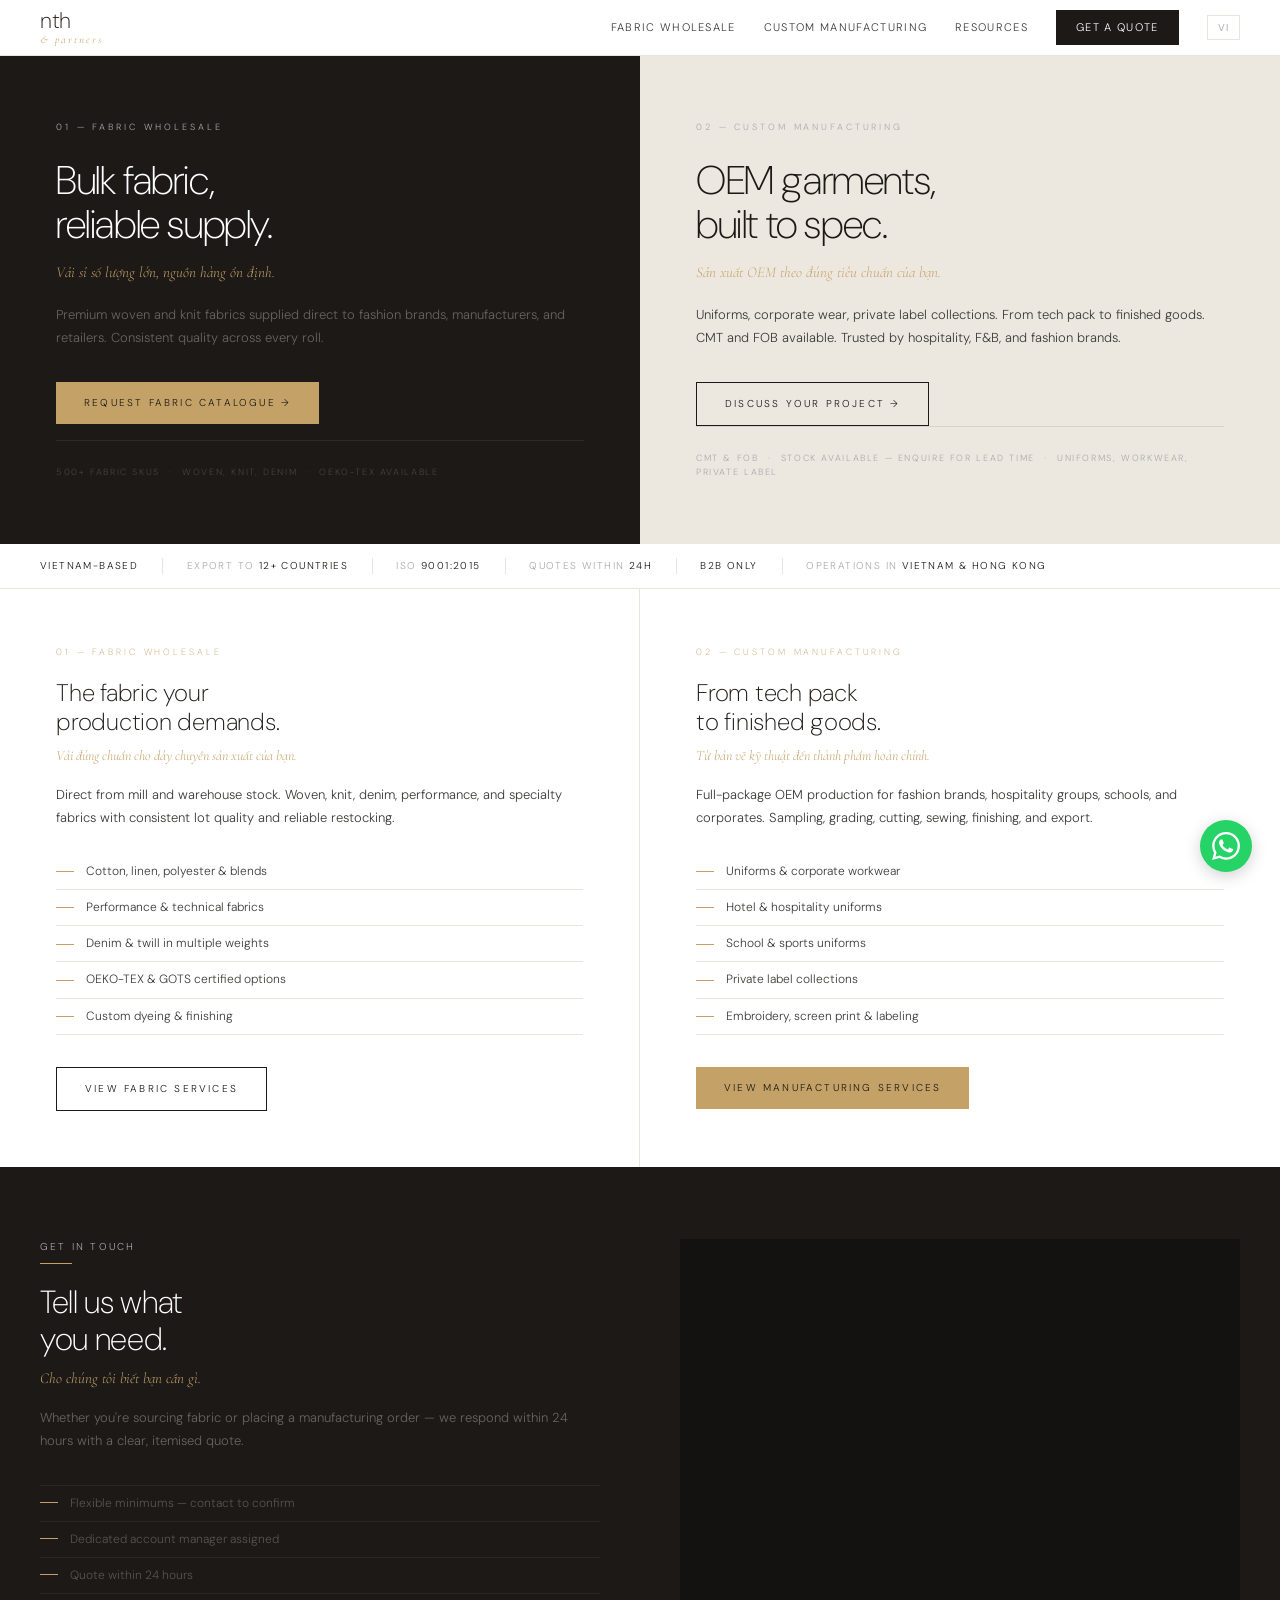
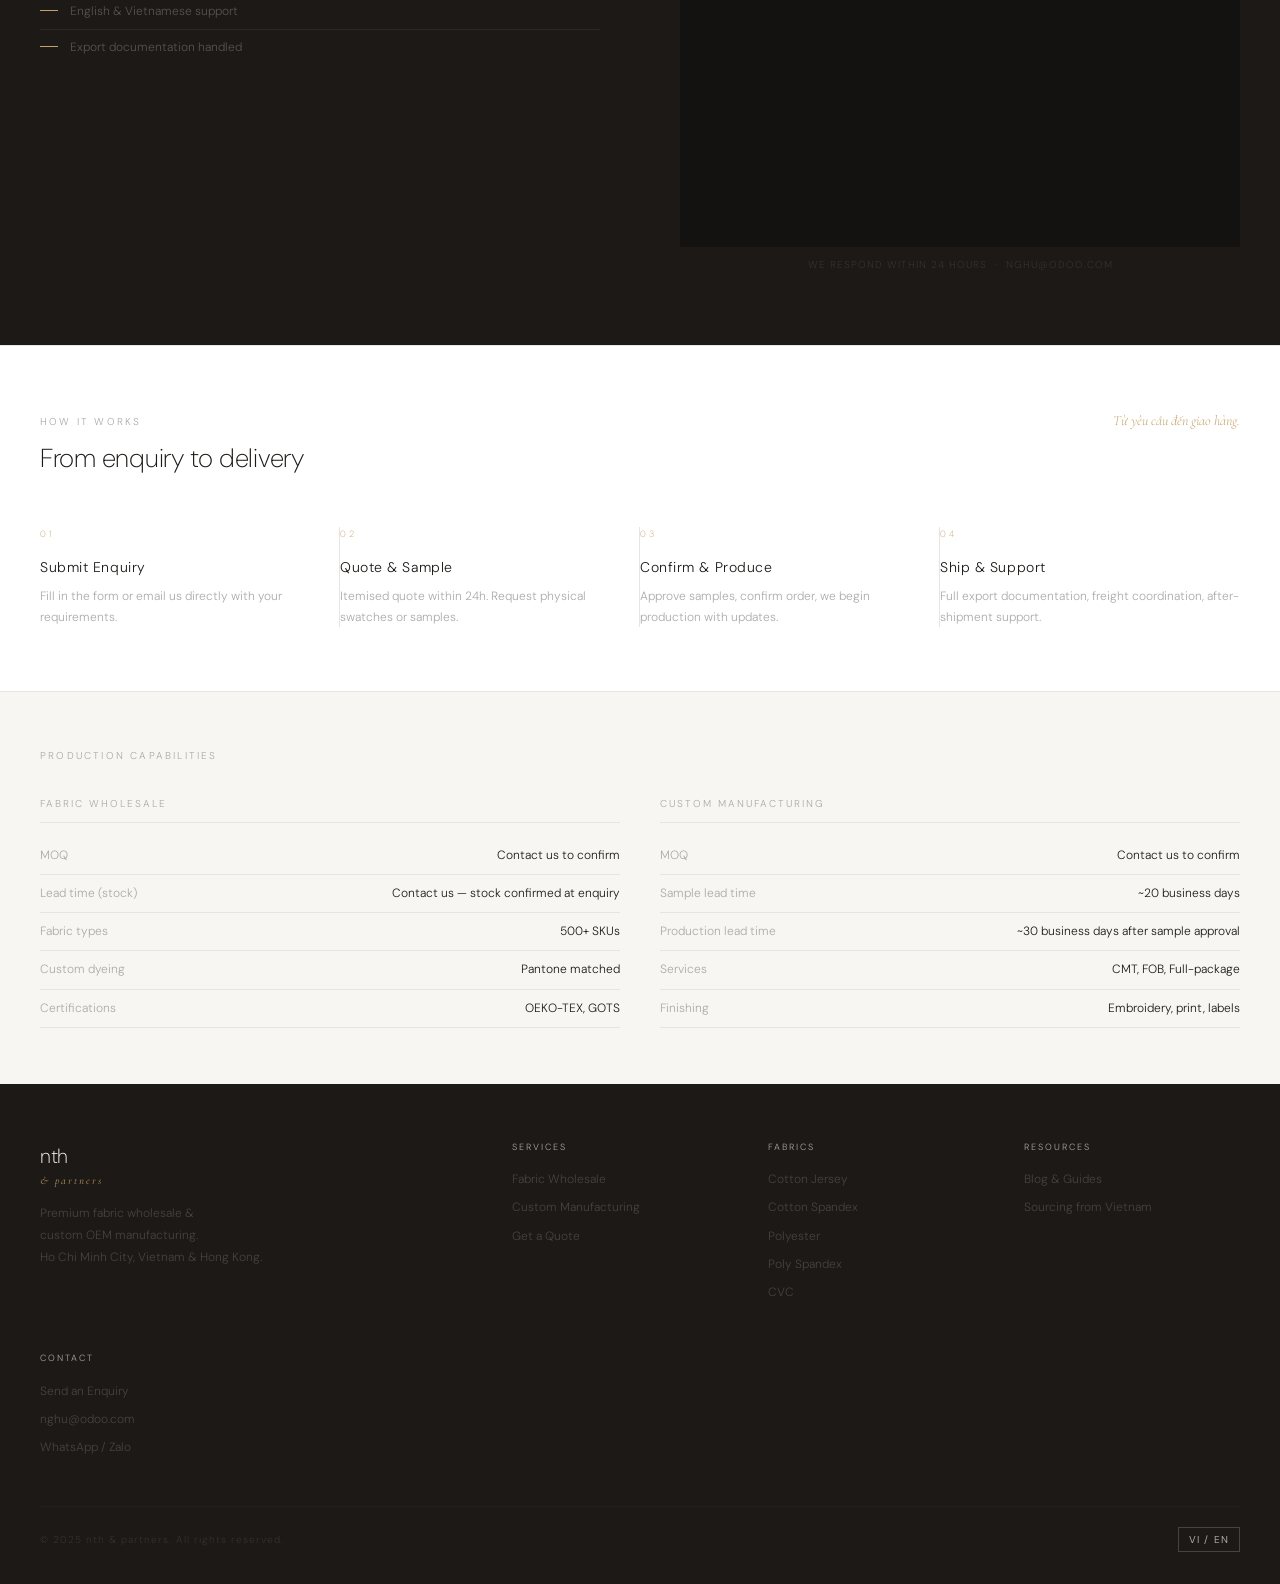
==== commit b9fdd237: "Add files via upload" ====
--- a/index.html
+++ b/index.html
@@ -14,6 +14,31 @@
 <meta property="og:url" content="https://nghuodoo.github.io/">
 <meta property="og:type" content="website">
 <script type="application/ld+json">{"@context":"https://schema.org","@type":"Organization","name":"nth & partners","url":"https://nghuodoo.github.io","description":"Premium fabric wholesale and custom OEM garment manufacturing, Vietnam.","address":{"@type":"PostalAddress","addressLocality":"Ho Chi Minh City","addressCountry":"VN"},"email":"nghu@odoo.com"}</script>
+<script type="application/ld+json">
+{
+  "@context": "https://schema.org",
+  "@type": "LocalBusiness",
+  "name": "nth & partners",
+  "url": "https://nghuodoo.github.io",
+  "description": "Mill-direct fabric wholesale (cotton jersey, cotton spandex, CVC, polyester, poly spandex) and custom OEM garment manufacturing. Operations in Ho Chi Minh City, Vietnam and Hong Kong.",
+  "address": {"@type": "PostalAddress", "addressLocality": "Ho Chi Minh City", "addressCountry": "VN"},
+  "email": "nghu@odoo.com",
+  "telephone": "+84899886624",
+  "areaServed": ["VN", "HK", "Worldwide"],
+  "hasOfferCatalog": {
+    "@type": "OfferCatalog",
+    "name": "Products and Services",
+    "itemListElement": [
+      {"@type": "Offer", "itemOffered": {"@type": "Product", "name": "Cotton Jersey Fabric Wholesale"}},
+      {"@type": "Offer", "itemOffered": {"@type": "Product", "name": "Cotton Spandex Fabric Wholesale"}},
+      {"@type": "Offer", "itemOffered": {"@type": "Product", "name": "CVC Fabric Wholesale"}},
+      {"@type": "Offer", "itemOffered": {"@type": "Product", "name": "Polyester Fabric Wholesale"}},
+      {"@type": "Offer", "itemOffered": {"@type": "Product", "name": "Poly Spandex Fabric Wholesale"}},
+      {"@type": "Offer", "itemOffered": {"@type": "Service", "name": "OEM Garment Manufacturing Vietnam"}}
+    ]
+  }
+}
+</script>
 <link rel="preconnect" href="https://fonts.googleapis.com">
 <link rel="preconnect" href="https://fonts.gstatic.com" crossorigin>
 <link href="https://fonts.googleapis.com/css2?family=Cormorant+Garamond:ital,wght@1,300&family=DM+Sans:wght@200;300;400&display=swap" rel="stylesheet">
@@ -235,8 +260,8 @@
       <a href="contact.html" class="btn-light en-only">Discuss Your Project &rarr;</a>
       <a href="contact.html" class="btn-light vi-only">Thảo Luận Dự Án &rarr;</a>
     </div>
-    <div class="hero-stat-light en-only">CMT &amp; FOB &nbsp;·&nbsp; Sampling in 7 days &nbsp;·&nbsp; Uniforms, Workwear, Private Label</div>
-    <div class="hero-stat-light vi-only">CMT &amp; FOB &nbsp;·&nbsp; Mẫu trong 7 ngày &nbsp;·&nbsp; Đồng phục, May mặc, Nhãn hàng riêng</div>
+    <div class="hero-stat-light en-only">CMT &amp; FOB &nbsp;·&nbsp; Stock available — enquire for lead time &nbsp;·&nbsp; Uniforms, Workwear, Private Label</div>
+    <div class="hero-stat-light vi-only">CMT &amp; FOB &nbsp;·&nbsp; Hàng có sẵn — liên hệ để xác nhận &nbsp;·&nbsp; Đồng phục, May mặc, Nhãn hàng riêng</div>
   </div>
 </section>
 
@@ -251,6 +276,8 @@
   <div class="trust-item"><span class="en-only">Quotes within <strong>24h</strong></span><span class="vi-only">Báo giá trong <strong>24h</strong></span></div>
   <div class="trust-div"></div>
   <div class="trust-item"><strong class="en-only">B2B Only</strong><strong class="vi-only">Chỉ B2B</strong></div>
+  <div class="trust-div"></div>
+  <div class="trust-item"><span class="en-only">Operations in <strong>Vietnam &amp; Hong Kong</strong></span><span class="vi-only">Hoạt động tại <strong>Việt Nam &amp; Hồng Kông</strong></span></div>
 </div>
 
 <!-- SERVICES -->
@@ -317,7 +344,7 @@
   </div>
   <div>
     <div class="form-box">
-      <iframe src="https://edu-nth-partners.odoo.com/contact-us" title="Contact nth &amp; partners" loading="lazy" allow="forms"></iframe>
+      <iframe src="https://edu-nth-partners.odoo.com/contactus" title="Contact nth &amp; partners" loading="lazy" allow="forms"></iframe>
     </div>
     <p class="form-note en-only">We respond within 24 hours &nbsp;·&nbsp; nghu@odoo.com</p>
     <p class="form-note vi-only">Phản hồi trong 24 giờ &nbsp;·&nbsp; nghu@odoo.com</p>
@@ -377,7 +404,7 @@
       <h4 class="en-only">Fabric Wholesale</h4>
       <h4 class="vi-only">Vải Sỉ</h4>
       <div class="spec-row"><span class="spec-k en-only">MOQ</span><span class="spec-k vi-only">Số lượng tối thiểu</span><span class="spec-v en-only">Contact us to confirm</span><span class="spec-v vi-only">Liên hệ để xác nhận</span></div>
-      <div class="spec-row"><span class="spec-k en-only">Lead time (stock)</span><span class="spec-k vi-only">Thời gian (hàng sẵn)</span><span class="spec-v en-only">7–15 business days</span><span class="spec-v vi-only">7–15 ngày làm việc</span></div>
+      <div class="spec-row"><span class="spec-k en-only">Lead time (stock)</span><span class="spec-k vi-only">Thời gian (hàng sẵn)</span><span class="spec-v en-only">Contact us — stock confirmed at enquiry</span><span class="spec-v vi-only">Liên hệ — xác nhận theo tồn kho</span></div>
       <div class="spec-row"><span class="spec-k en-only">Fabric types</span><span class="spec-k vi-only">Loại vải</span><span class="spec-v">500+ SKUs</span></div>
       <div class="spec-row"><span class="spec-k en-only">Custom dyeing</span><span class="spec-k vi-only">Nhuộm theo yêu cầu</span><span class="spec-v">Pantone matched</span></div>
       <div class="spec-row"><span class="spec-k">Certifications</span><span class="spec-v">OEKO-TEX, GOTS</span></div>
@@ -386,8 +413,8 @@
       <h4 class="en-only">Custom Manufacturing</h4>
       <h4 class="vi-only">Sản Xuất Theo Yêu Cầu</h4>
       <div class="spec-row"><span class="spec-k en-only">MOQ</span><span class="spec-k vi-only">Số lượng tối thiểu</span><span class="spec-v en-only">Contact us to confirm</span><span class="spec-v vi-only">Liên hệ để xác nhận</span></div>
-      <div class="spec-row"><span class="spec-k en-only">Sample lead time</span><span class="spec-k vi-only">Thời gian làm mẫu</span><span class="spec-v en-only">7 business days</span><span class="spec-v vi-only">7 ngày làm việc</span></div>
-      <div class="spec-row"><span class="spec-k en-only">Production lead time</span><span class="spec-k vi-only">Thời gian sản xuất</span><span class="spec-v en-only">25–40 business days</span><span class="spec-v vi-only">25–40 ngày làm việc</span></div>
+      <div class="spec-row"><span class="spec-k en-only">Sample lead time</span><span class="spec-k vi-only">Thời gian làm mẫu</span><span class="spec-v en-only">~20 business days</span><span class="spec-v vi-only">~20 ngày làm việc</span></div>
+      <div class="spec-row"><span class="spec-k en-only">Production lead time</span><span class="spec-k vi-only">Thời gian sản xuất</span><span class="spec-v en-only">~30 business days after sample approval</span><span class="spec-v vi-only">~30 ngày sau khi duyệt mẫu</span></div>
       <div class="spec-row"><span class="spec-k en-only">Services</span><span class="spec-k vi-only">Dịch vụ</span><span class="spec-v">CMT, FOB, Full-package</span></div>
       <div class="spec-row"><span class="spec-k en-only">Finishing</span><span class="spec-k vi-only">Hoàn thiện</span><span class="spec-v en-only">Embroidery, print, labels</span><span class="spec-v vi-only">Thêu, in, nhãn</span></div>
     </div>
@@ -400,8 +427,8 @@
     <div>
       <div class="footer-brand-main">nth</div>
       <div class="footer-brand-sub">&amp; partners</div>
-      <p class="footer-tagline en-only">Premium fabric wholesale &amp;<br>custom OEM manufacturing.<br>Ho Chi Minh City, Vietnam.</p>
-      <p class="footer-tagline vi-only">Vải sỉ cao cấp &amp;<br>sản xuất OEM theo yêu cầu.<br>TP. Hồ Chí Minh, Việt Nam.</p>
+      <p class="footer-tagline en-only">Premium fabric wholesale &amp;<br>custom OEM manufacturing.<br>Ho Chi Minh City, Vietnam &amp; Hong Kong.</p>
+      <p class="footer-tagline vi-only">Vải sỉ cao cấp &amp;<br>sản xuất OEM theo yêu cầu.<br>TP. Hồ Chí Minh, Việt Nam &amp; Hồng Kông.</p>
     </div>
     <div class="footer-col">
       <h5 class="en-only">Services</h5><h5 class="vi-only">Dịch Vụ</h5>
@@ -410,6 +437,14 @@
       <a href="contact.html"><span class="en-only">Get a Quote</span><span class="vi-only">Báo Giá</span></a>
     </div>
     <div class="footer-col">
+      <h5 class="en-only">Fabrics</h5><h5 class="vi-only">Loại Vải</h5>
+      <a href="cotton-jersey-fabric-wholesale-vietnam.html">Cotton Jersey</a>
+      <a href="cotton-spandex-fabric-wholesale-vietnam.html">Cotton Spandex</a>
+      <a href="polyester-fabric-wholesale-vietnam.html">Polyester</a>
+      <a href="poly-spandex-fabric-wholesale-vietnam.html">Poly Spandex</a>
+      <a href="cvc-fabric-wholesale-vietnam.html">CVC</a>
+    </div>
+    <div class="footer-col">
       <h5 class="en-only">Resources</h5><h5 class="vi-only">Tài Nguyên</h5>
       <a href="blog.html"><span class="en-only">Blog &amp; Guides</span><span class="vi-only">Blog &amp; Hướng Dẫn</span></a>
       <a href="blog/article-01-bulk-fabric-vietnam.html"><span class="en-only">Sourcing from Vietnam</span><span class="vi-only">Tìm Nguồn Từ Việt Nam</span></a>
@@ -418,7 +453,7 @@
       <h5 class="en-only">Contact</h5><h5 class="vi-only">Liên Hệ</h5>
       <a href="contact.html"><span class="en-only">Send an Enquiry</span><span class="vi-only">Gửi Yêu Cầu</span></a>
       <a href="mailto:nghu@odoo.com">nghu@odoo.com</a>
-      <a href="https://wa.me/84000000000" target="_blank" rel="noopener">WhatsApp / Zalo</a>
+      <a href="https://wa.me/84899886624" target="_blank" rel="noopener">WhatsApp / Zalo</a>
     </div>
   </div>
   <div class="footer-bottom">
@@ -428,7 +463,7 @@
   </div>
 </footer>
 
-<a href="https://wa.me/84000000000" class="wa" target="_blank" rel="noopener" aria-label="Chat on WhatsApp">
+<a href="https://wa.me/84899886624" class="wa" target="_blank" rel="noopener" aria-label="Chat on WhatsApp">
   <svg viewBox="0 0 24 24"><path d="M17.472 14.382c-.297-.149-1.758-.867-2.03-.967-.273-.099-.471-.148-.67.15-.197.297-.767.966-.94 1.164-.173.199-.347.223-.644.075-.297-.15-1.255-.463-2.39-1.475-.883-.788-1.48-1.761-1.653-2.059-.173-.297-.018-.458.13-.606.134-.133.298-.347.446-.52.149-.174.198-.298.298-.497.099-.198.05-.371-.025-.52-.075-.149-.669-1.612-.916-2.207-.242-.579-.487-.5-.669-.51-.173-.008-.371-.01-.57-.01-.198 0-.52.074-.792.372-.272.297-1.04 1.016-1.04 2.479 0 1.462 1.065 2.875 1.213 3.074.149.198 2.096 3.2 5.077 4.487.709.306 1.262.489 1.694.625.712.227 1.36.195 1.871.118.571-.085 1.758-.719 2.006-1.413.248-.694.248-1.289.173-1.413-.074-.124-.272-.198-.57-.347m-5.421 7.403h-.004a9.87 9.87 0 01-5.031-1.378l-.361-.214-3.741.982.998-3.648-.235-.374a9.86 9.86 0 01-1.51-5.26c.001-5.45 4.436-9.884 9.888-9.884 2.64 0 5.122 1.03 6.988 2.898a9.825 9.825 0 012.893 6.994c-.003 5.45-4.437 9.884-9.885 9.884m8.413-18.297A11.815 11.815 0 0012.05 0C5.495 0 .16 5.335.157 11.892c0 2.096.547 4.142 1.588 5.945L.057 24l6.305-1.654a11.882 11.882 0 005.683 1.448h.005c6.554 0 11.89-5.335 11.893-11.893a11.821 11.821 0 00-3.48-8.413z"/></svg>
 </a>
 
